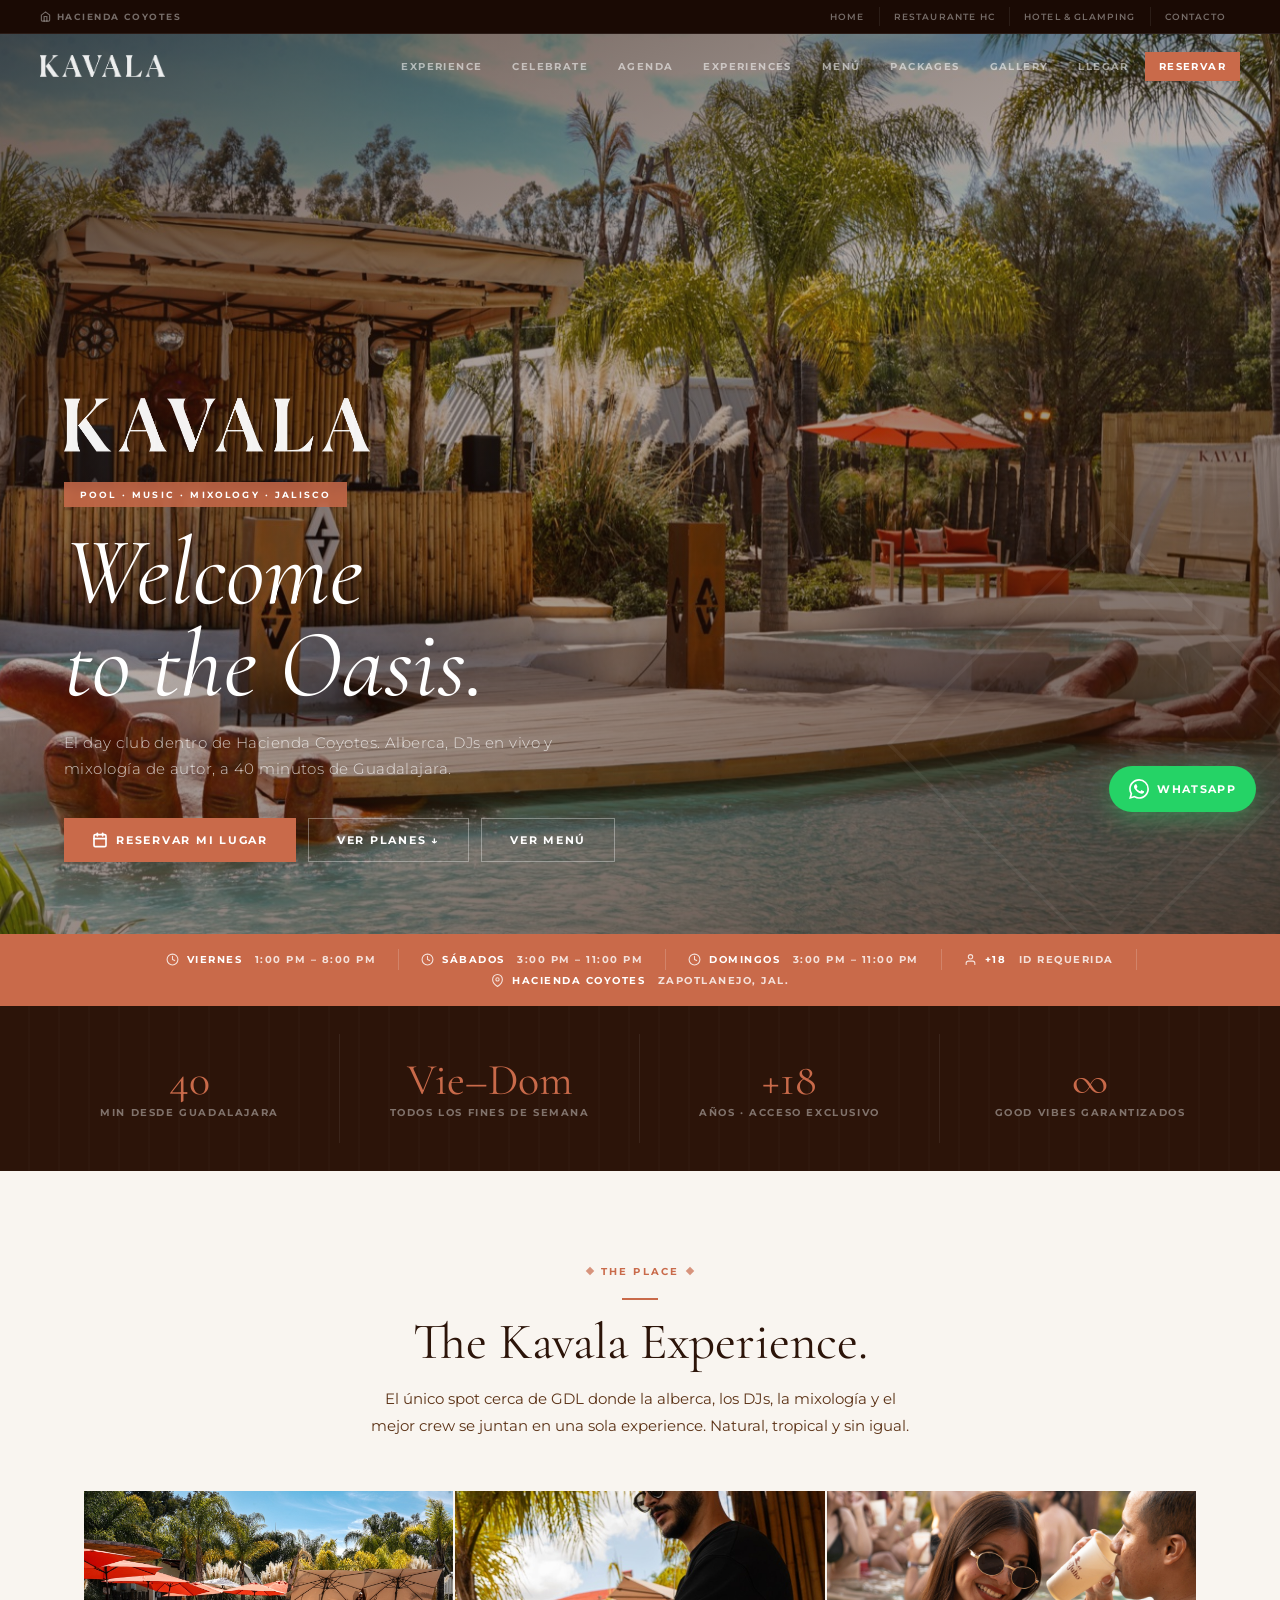
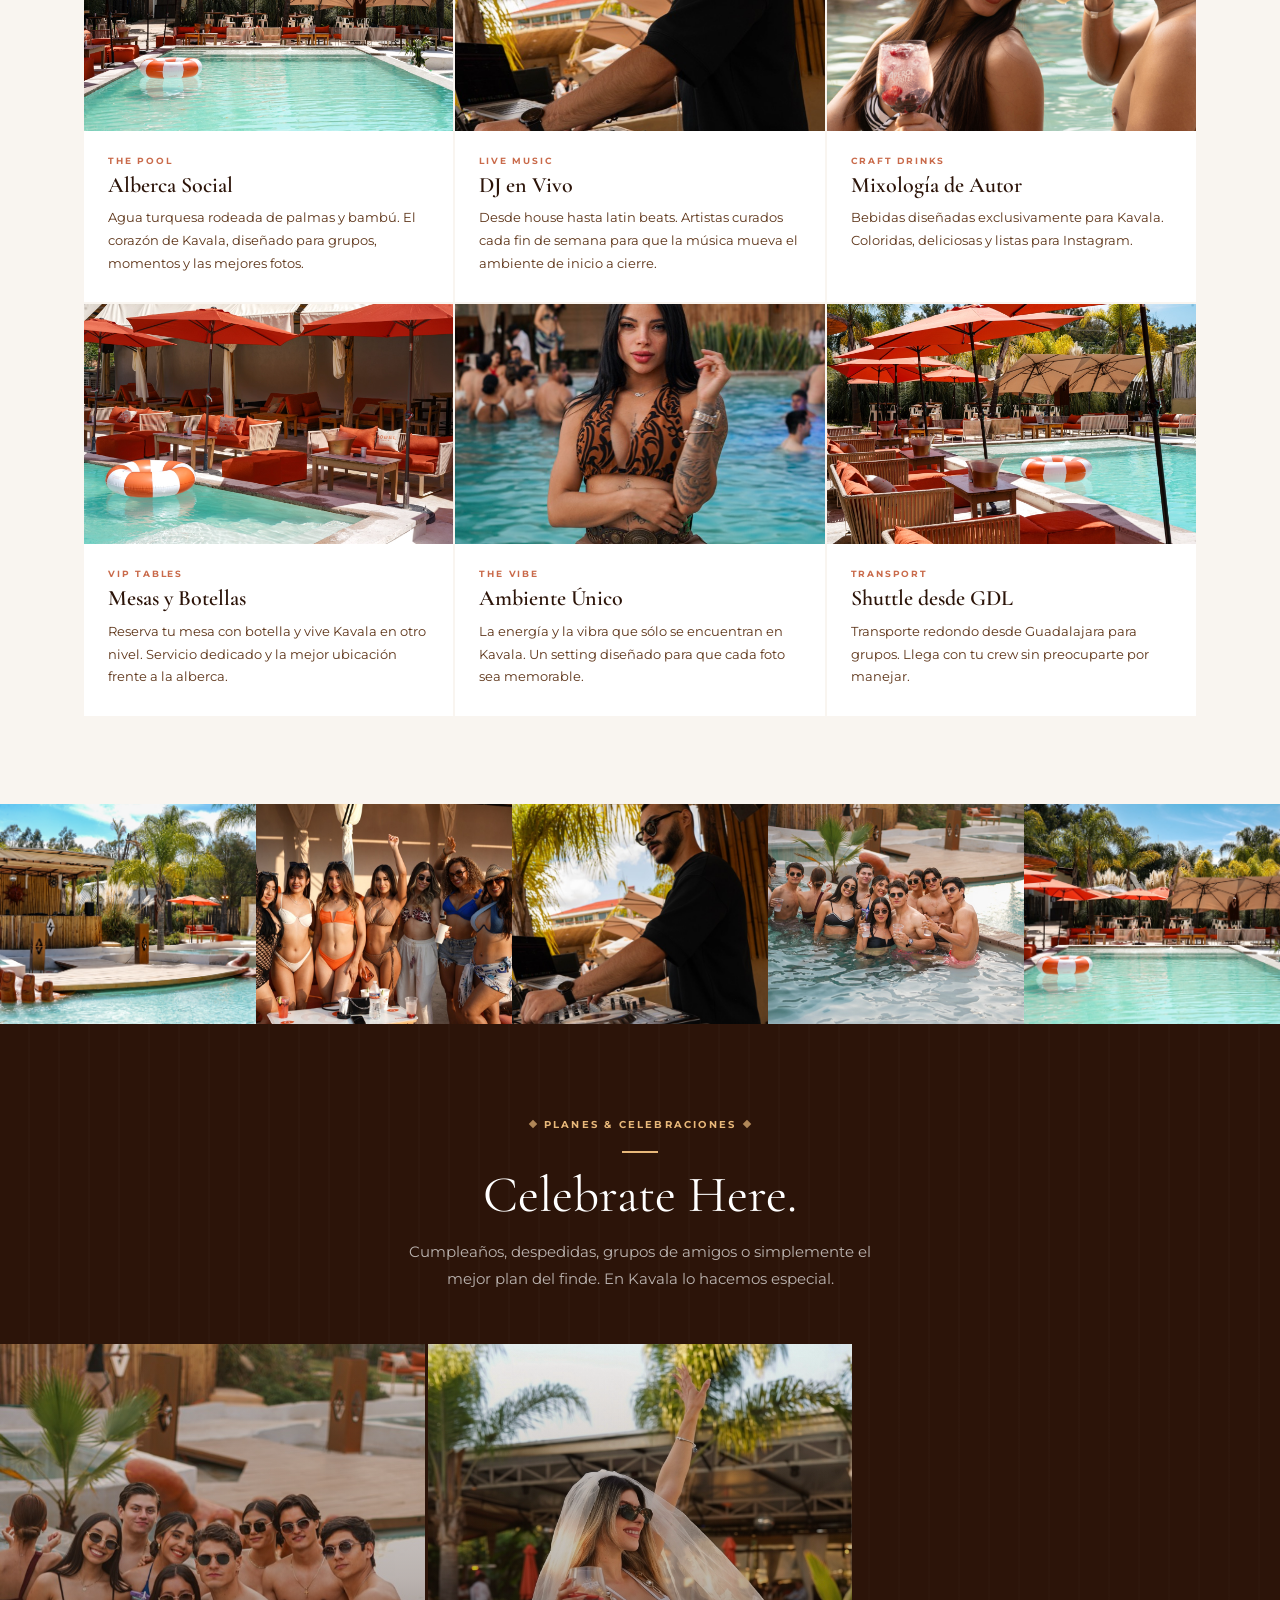
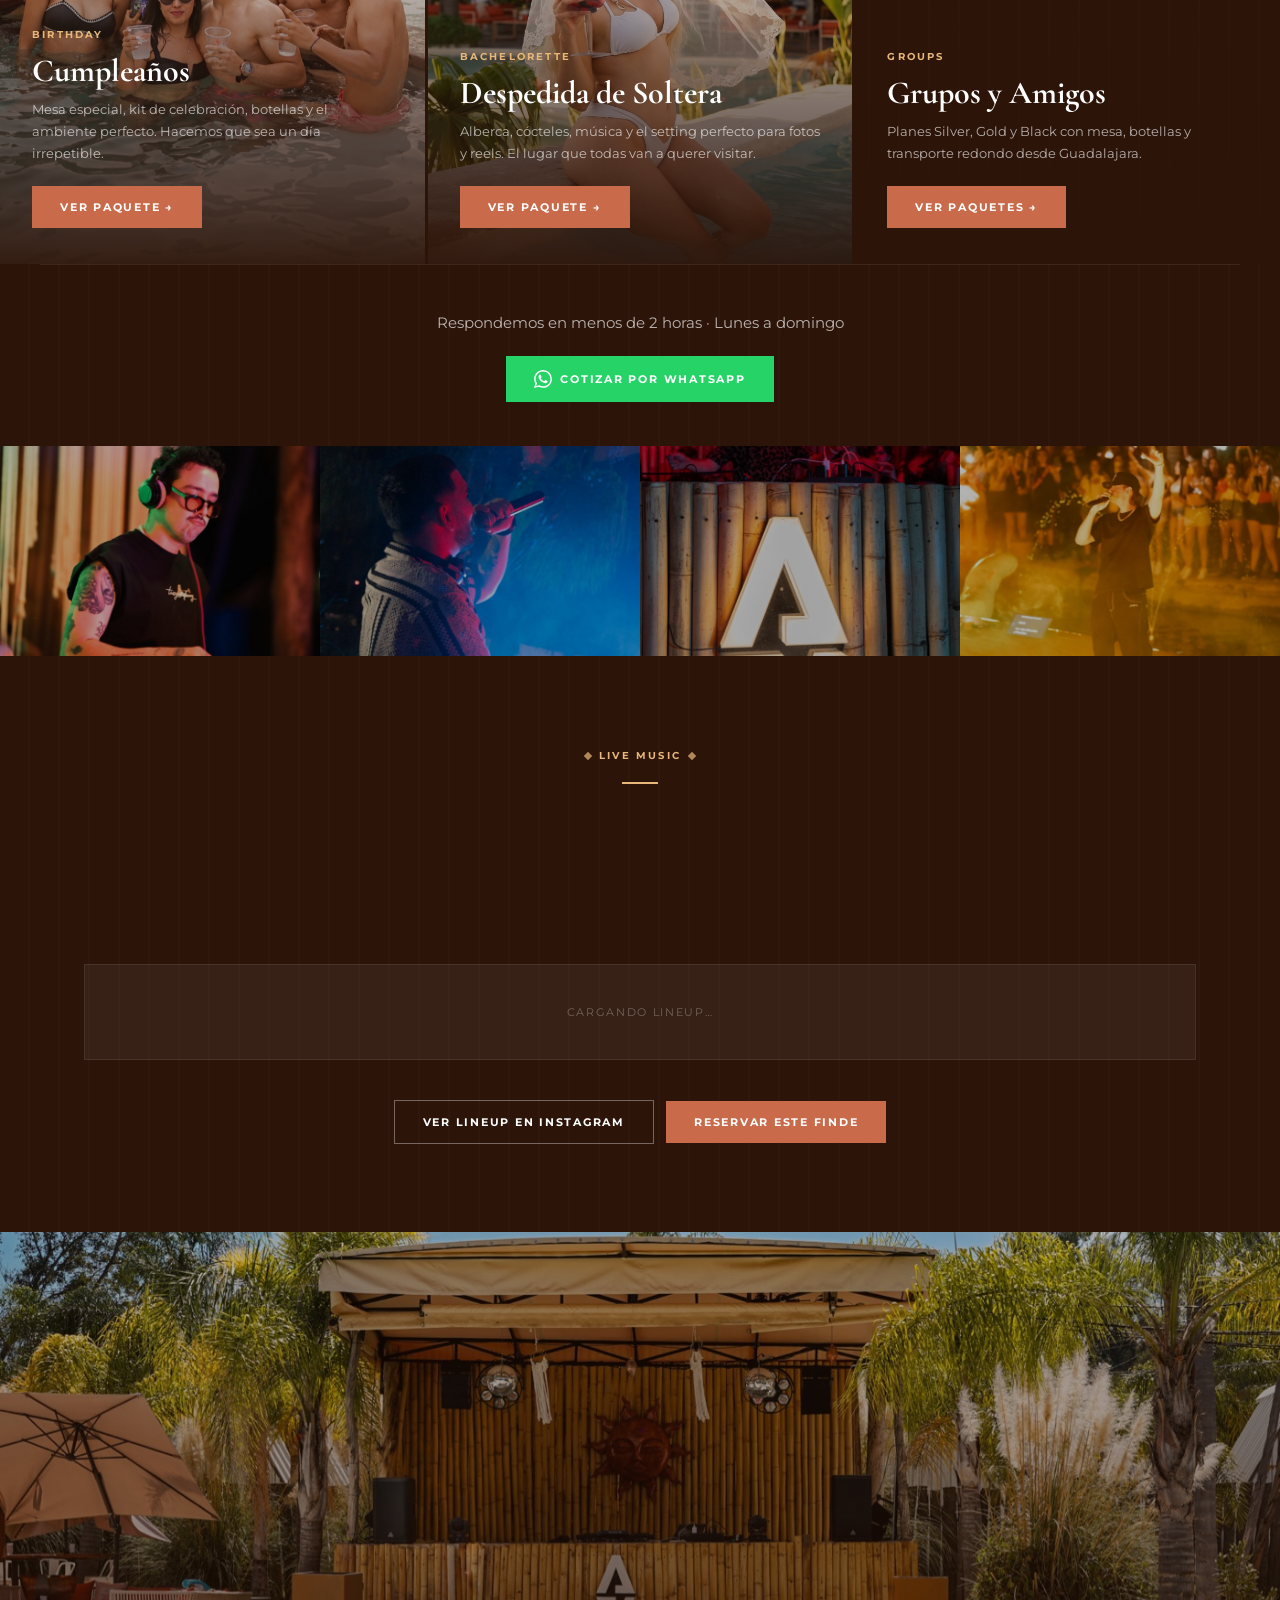
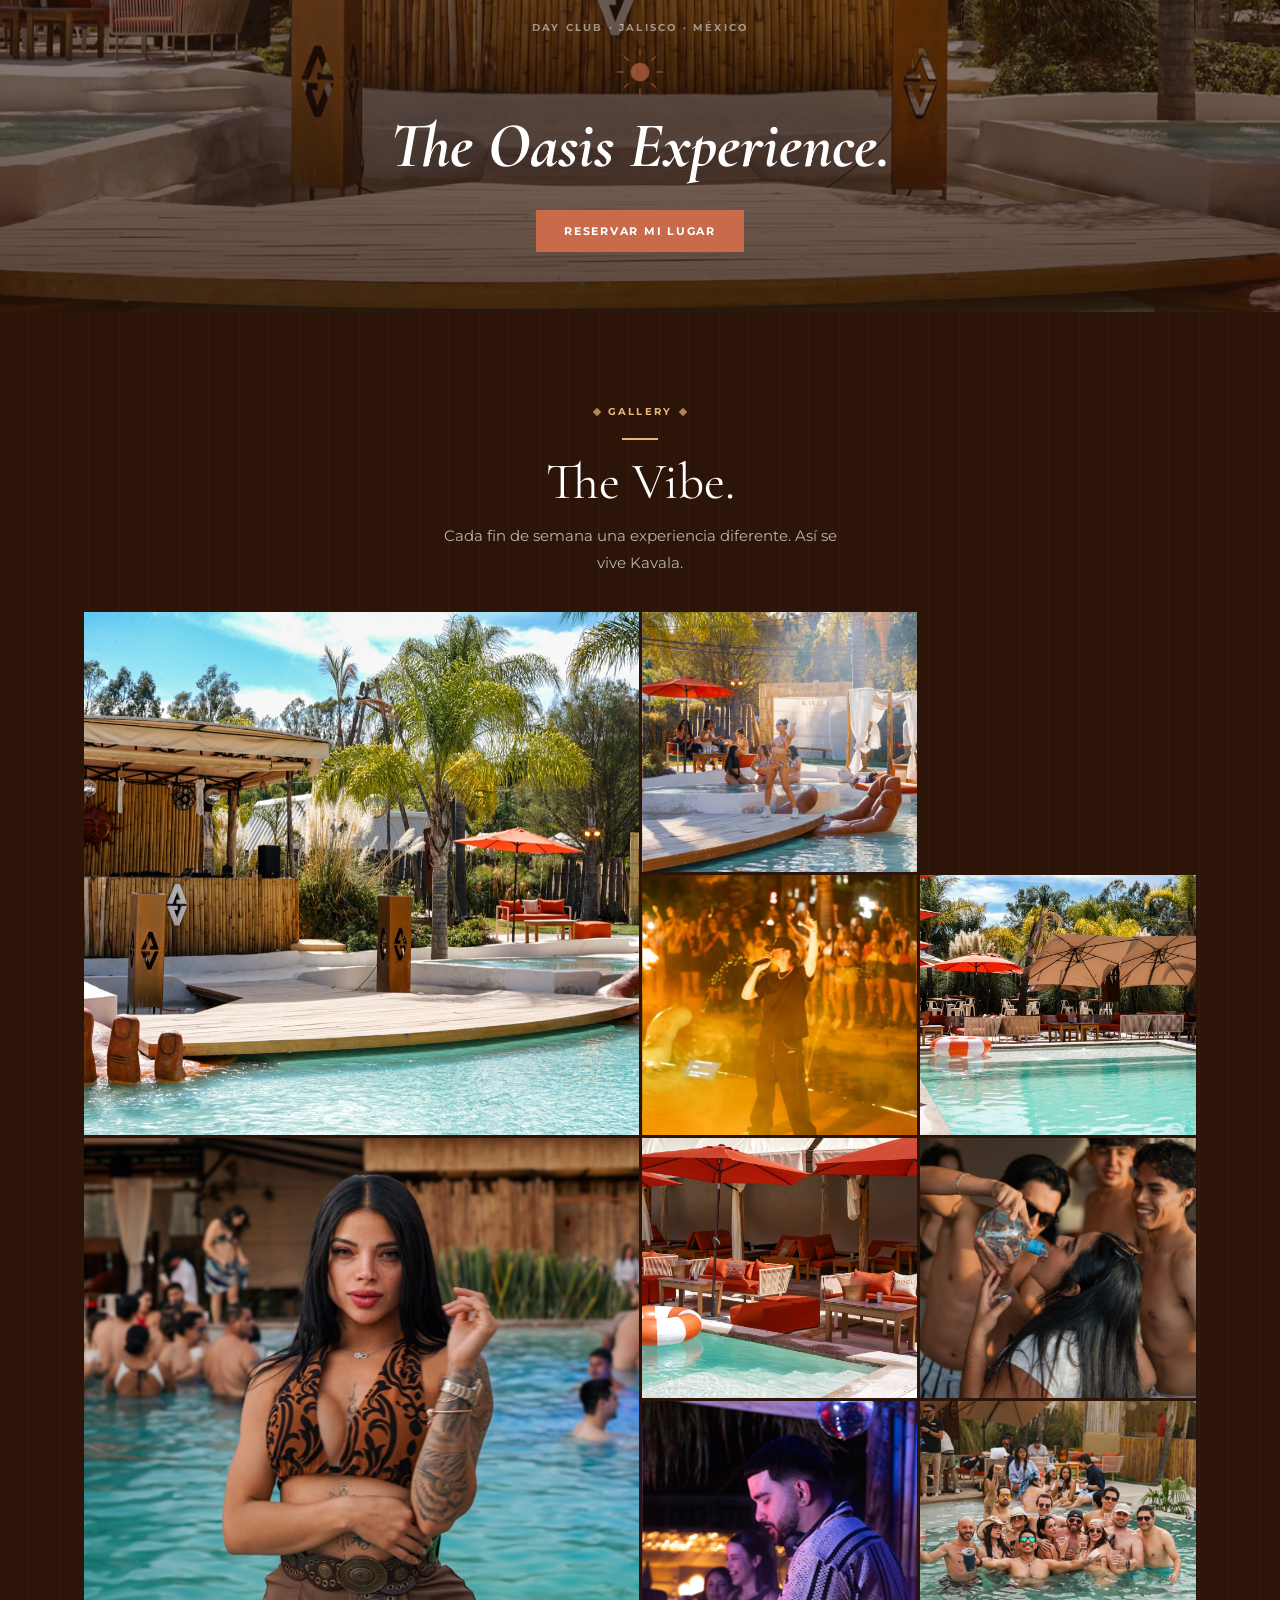
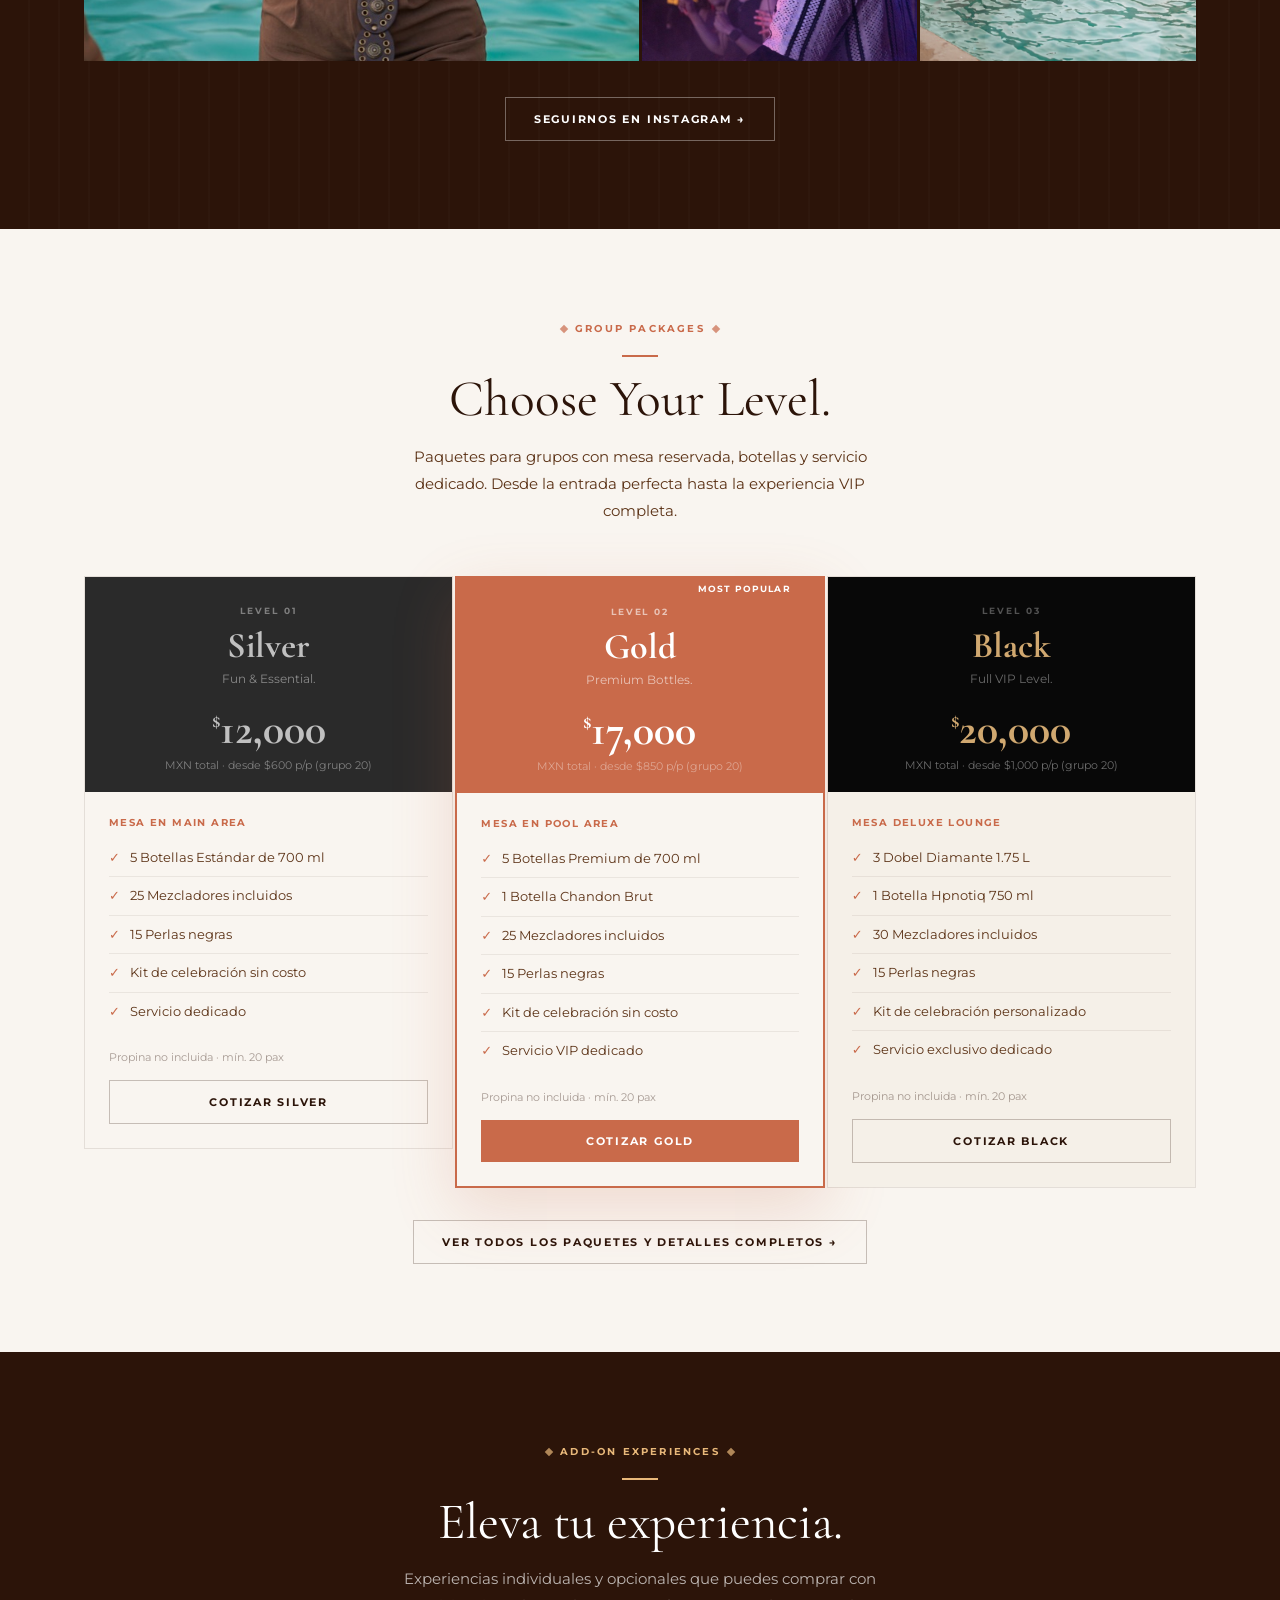
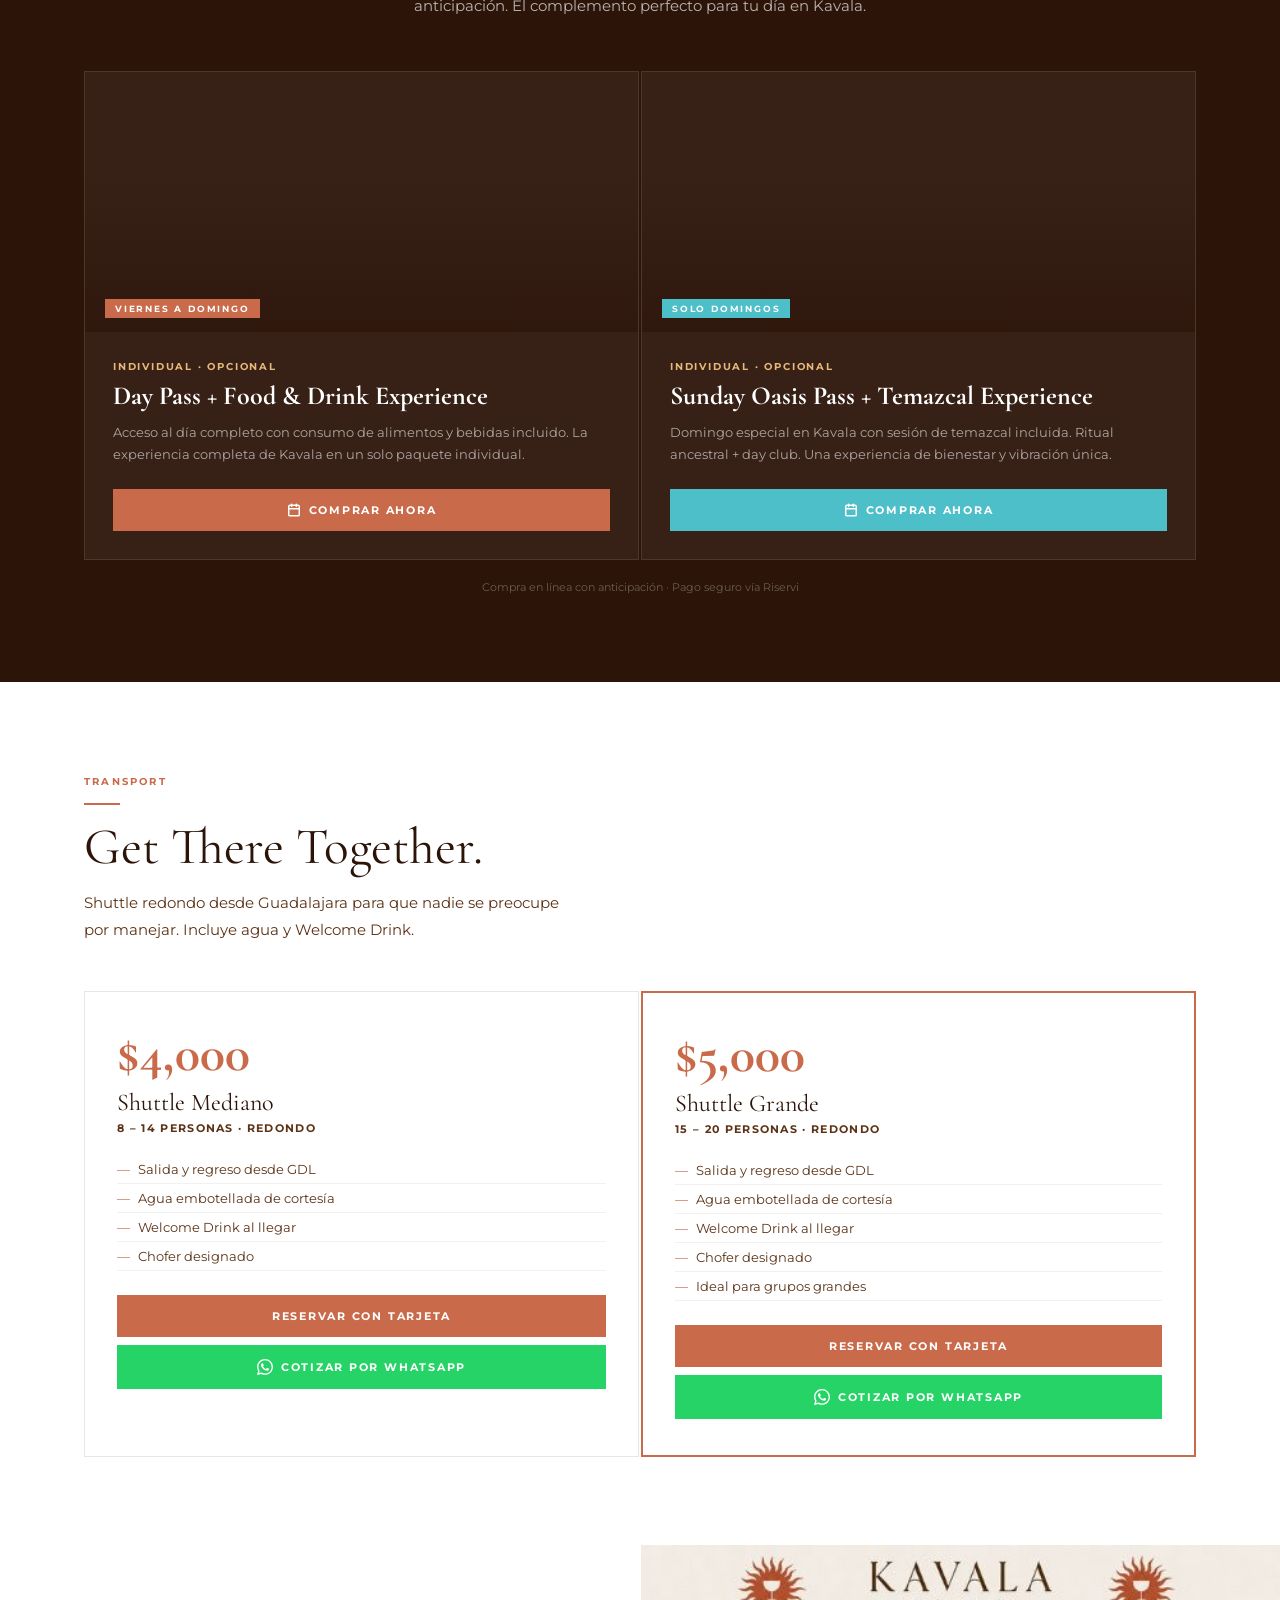
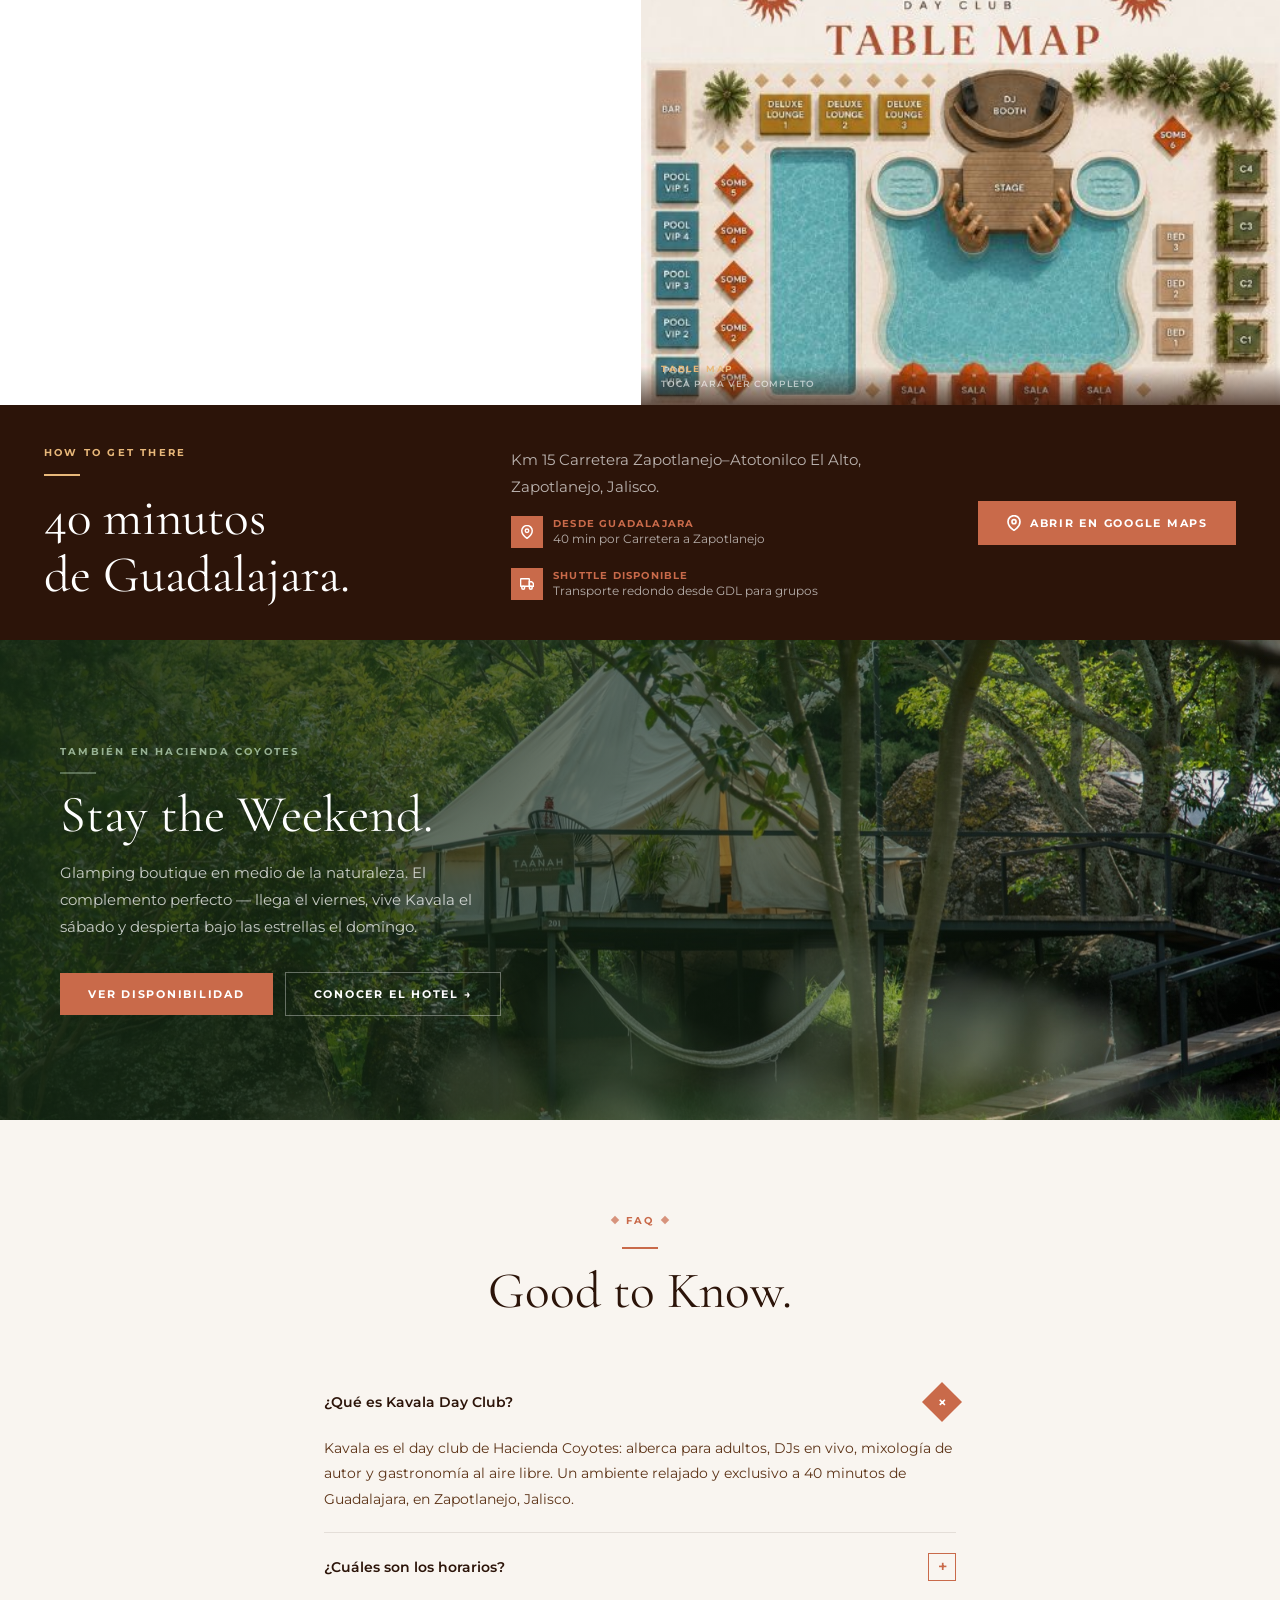
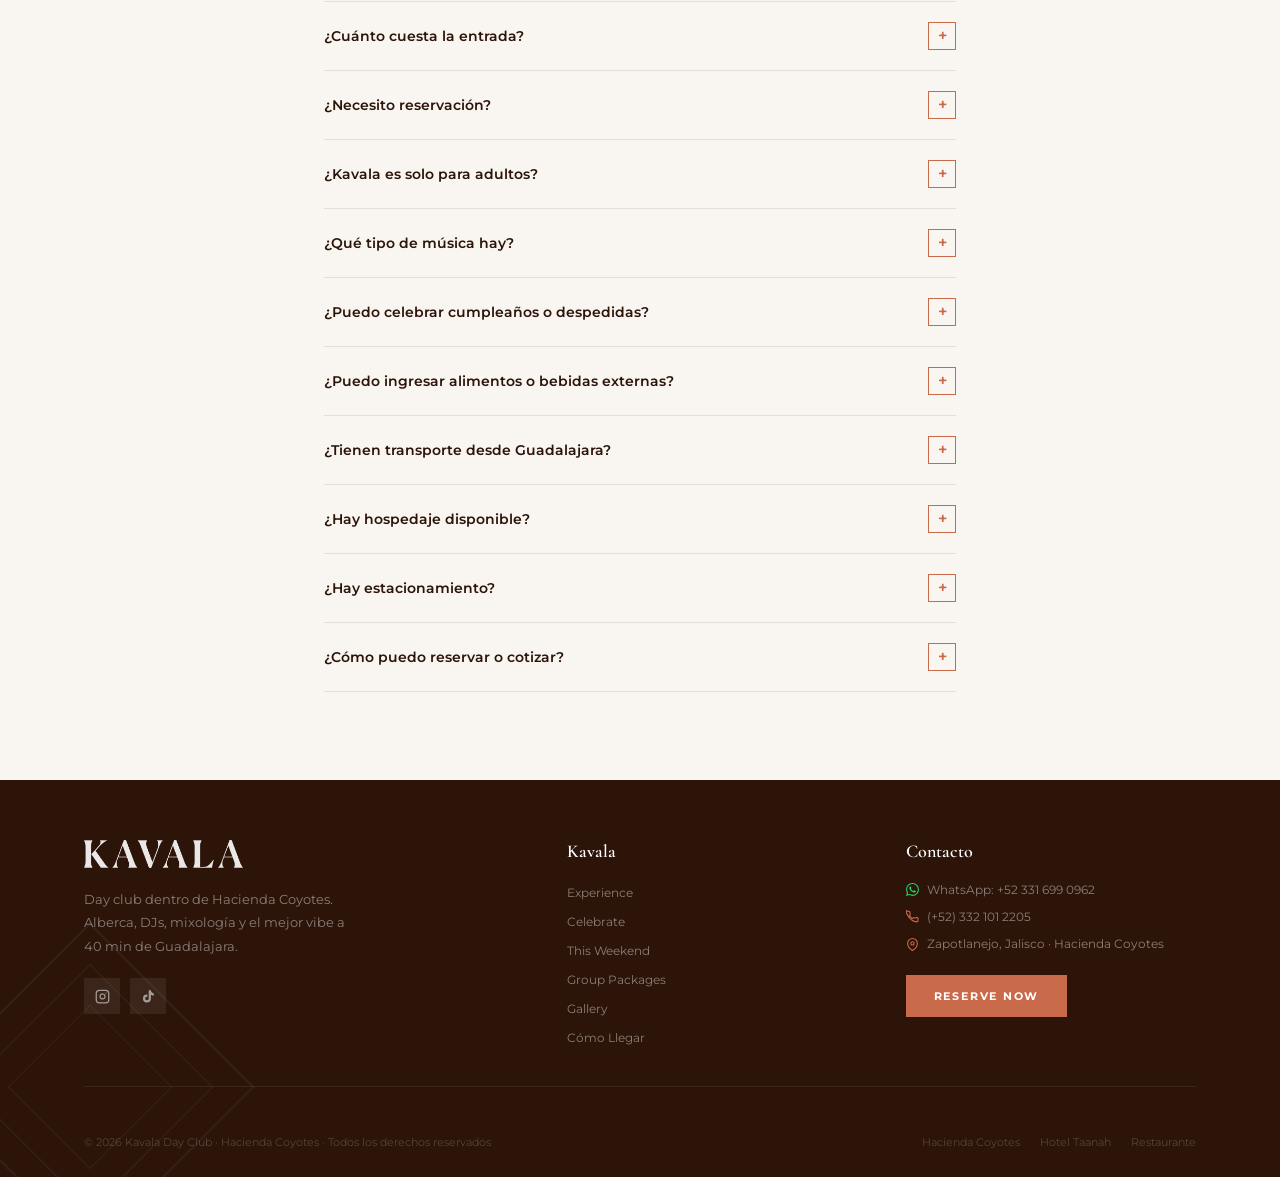
==== index.html @ 7ed32499 "fix: eliminar fallback timer que redirigía al link general" ====
<!DOCTYPE html>
<html lang="es-MX">
<head>
<meta charset="UTF-8">
<meta name="viewport" content="width=device-width, initial-scale=1.0">
<title>Kavala Day Club | Pool · Music · Mixology · Jalisco</title>
<meta name="description" content="El day club dentro de Hacienda Coyotes, a 40 min de Guadalajara. Alberca, DJs en vivo, mixología y el mejor vibe para grupos, cumpleaños y despedidas.">
<meta property="og:title" content="Kavala Day Club — Welcome to the Oasis">
<meta property="og:description" content="Pool, DJs & handcrafted cocktails. 40 min from Guadalajara, Jalisco.">
<meta property="og:image" content="uploads/venue-05.jpg">
<link rel="preconnect" href="https://fonts.googleapis.com">
<link rel="preconnect" href="https://fonts.gstatic.com" crossorigin>
<link href="https://fonts.googleapis.com/css2?family=Cormorant+Garamond:ital,wght@0,400;0,600;0,700;1,400;1,600;1,700&family=Montserrat:wght@300;400;500;600;700;800&display=swap" rel="stylesheet">
<link rel="stylesheet" href="kavala-v2.css">
<!-- Google Tag Manager -->
<script>(function(w,d,s,l,i){w[l]=w[l]||[];w[l].push({'gtm.start':new Date().getTime(),event:'gtm.js'});var f=d.getElementsByTagName(s)[0],j=d.createElement(s),dl=l!='dataLayer'?'&l='+l:'';j.async=true;j.src='https://www.googletagmanager.com/gtm.js?id='+i+dl;f.parentNode.insertBefore(j,f);})(window,document,'script','dataLayer','GTM-TNWW7LJD');</script>
<!-- Meta Pixel -->
<script>!function(f,b,e,v,n,t,s){if(f.fbq)return;n=f.fbq=function(){n.callMethod?n.callMethod.apply(n,arguments):n.queue.push(arguments)};if(!f._fbq)f._fbq=n;n.push=n;n.loaded=!0;n.version='2.0';n.queue=[];t=b.createElement(e);t.async=!0;t.src=v;s=b.getElementsByTagName(e)[0];s.parentNode.insertBefore(t,s)}(window,document,'script','https://connect.facebook.net/en_US/fbevents.js');fbq('init','1751966532457220');fbq('track','PageView');</script>
<noscript><img height="1" width="1" style="display:none" src="https://www.facebook.com/tr?id=1751966532457220&ev=PageView&noscript=1" alt=""></noscript>
<style>
/* ── KAVALA v2.1 — Beach Club Refinements ── */
:root{
  --terra:#C96A4A;--terra-d:#A8563B;--terra-l:#E07B56;
  --pool:#4DBFC9;--gold:#E8B87A;--cream:#F9F5F0;
  --dark:#2C1409;--mid:#5C3317;--sand:#E8D5B0;
  --white:#FFFFFF;--ff-s:'Cormorant Garamond',Georgia,serif;
  --ff-n:'Montserrat',system-ui,sans-serif;--trans:all .25s ease;
}

/* Reserve modal */
.kv-riservi-modal{
  display:none;position:fixed;inset:0;z-index:9990;
  background:rgba(0,0,0,.75);backdrop-filter:blur(6px);
  align-items:center;justify-content:center;padding:20px;
}
.kv-riservi-modal.open{display:flex;}
.kv-riservi-modal__box{
  background:var(--white);width:100%;max-width:520px;
  max-height:90vh;overflow:hidden;display:flex;flex-direction:column;
  position:relative;
}
.kv-riservi-modal__head{
  background:var(--dark);padding:18px 24px;
  display:flex;align-items:center;justify-content:space-between;
}
.kv-riservi-modal__title{
  font-family:var(--ff-s);font-size:22px;color:var(--white);font-weight:600;
}
.kv-riservi-modal__close{
  background:none;border:none;cursor:pointer;
  color:rgba(255,255,255,.6);font-size:22px;line-height:1;padding:4px;
}
.kv-riservi-modal__close:hover{color:var(--white);}
.kv-riservi-modal iframe{
  flex:1;min-height:580px;border:none;width:100%;
}

/* Wave divider */
.kv-wave{display:block;width:100%;line-height:0;overflow:hidden;}
.kv-wave svg{display:block;width:100%;}

/* Section label */
.kv-label{font-family:var(--ff-n);font-size:10px;font-weight:700;letter-spacing:.22em;text-transform:uppercase;color:var(--terra);}
.kv-label--light{color:rgba(255,255,255,.45);}
.kv-label--gold{color:var(--gold);}
.kv-label--pool{color:var(--pool);}

/* Pool stats bar */
.kv-stats{
  background:var(--dark);padding:28px 40px;
  display:grid;grid-template-columns:repeat(4,1fr);gap:0;
}
@media(max-width:768px){.kv-stats{grid-template-columns:repeat(2,1fr);gap:1px;background:rgba(255,255,255,.06);}}
.kv-stat{
  text-align:center;padding:24px 20px;
  border-right:1px solid rgba(255,255,255,.07);
}
.kv-stat:last-child{border-right:none;}
.kv-stat__num{font-family:var(--ff-s);font-size:44px;color:var(--terra);line-height:1;margin-bottom:4px;}
.kv-stat__label{font-size:10px;font-weight:700;letter-spacing:.16em;text-transform:uppercase;color:rgba(255,255,255,.4);}

/* Feature cards — beach club version */
.kv-features{display:grid;grid-template-columns:repeat(3,1fr);gap:2px;}
@media(max-width:900px){.kv-features{grid-template-columns:repeat(2,1fr);}}
@media(max-width:560px){.kv-features{grid-template-columns:1fr;}}
.kv-feature{background:var(--white);overflow:hidden;transition:var(--trans);}
.kv-feature:hover .kv-feature__img{transform:scale(1.04);}
.kv-feature__img{height:240px;background-size:cover;background-position:center;transition:transform .5s ease;}
.kv-feature__body{padding:24px 24px 28px;}
.kv-feature__eyebrow{font-size:9px;font-weight:700;letter-spacing:.2em;text-transform:uppercase;color:var(--terra);margin-bottom:6px;}
.kv-feature__title{font-family:var(--ff-s);font-size:22px;color:var(--dark);margin-bottom:8px;line-height:1.2;}
.kv-feature__text{font-size:13px;color:var(--mid);line-height:1.75;}

/* Celebrate full-bleed */
.kv-celebrate-grid{display:grid;grid-template-columns:repeat(3,1fr);gap:3px;}
@media(max-width:768px){.kv-celebrate-grid{grid-template-columns:1fr;}}
.kv-celebrate{position:relative;min-height:520px;display:flex;flex-direction:column;justify-content:flex-end;overflow:hidden;cursor:pointer;}
.kv-celebrate__bg{position:absolute;inset:0;background-size:cover;background-position:center;transition:transform .6s ease;}
.kv-celebrate:hover .kv-celebrate__bg{transform:scale(1.05);}
.kv-celebrate__overlay{position:absolute;inset:0;background:linear-gradient(to top,rgba(44,20,9,.95) 0%,rgba(44,20,9,.3) 55%,rgba(44,20,9,.05) 100%);}
.kv-celebrate__body{position:relative;z-index:2;padding:36px 32px;}
.kv-celebrate__title{font-family:var(--ff-s);font-size:32px;font-weight:700;color:var(--white);margin-bottom:10px;line-height:1.1;}
.kv-celebrate__text{font-size:13px;color:rgba(255,255,255,.65);line-height:1.7;margin-bottom:22px;}

/* Pool strip */
.kv-poolstrip{display:grid;grid-template-columns:repeat(5,1fr);height:220px;overflow:hidden;}
@media(max-width:768px){.kv-poolstrip{grid-template-columns:repeat(3,1fr);height:160px;}}
.kv-poolstrip div{background-size:cover;background-position:center;transition:transform .5s ease;overflow:hidden;}
.kv-poolstrip div:hover{transform:scale(1.03);}

/* Agenda */
.kv-events-grid{display:grid;grid-template-columns:repeat(3,1fr);gap:2px;margin-top:40px;}
@media(max-width:768px){.kv-events-grid{grid-template-columns:1fr;}}
.kv-event{background:rgba(255,255,255,.05);border:1px solid rgba(255,255,255,.08);padding:32px 24px;text-align:center;transition:var(--trans);}
.kv-event:hover{background:rgba(255,255,255,.09);}
.kv-event__date{font-size:10px;font-weight:700;letter-spacing:.18em;text-transform:uppercase;color:var(--gold);margin-bottom:6px;}
.kv-event__dj{font-family:var(--ff-s);font-size:28px;font-weight:700;color:var(--white);margin-bottom:4px;}
.kv-event__genre{font-size:12px;color:rgba(255,255,255,.45);margin-bottom:16px;}
.kv-event__badge{display:inline-block;font-size:9px;font-weight:700;letter-spacing:.14em;text-transform:uppercase;padding:3px 10px;margin-bottom:20px;}
.badge-hot{background:var(--terra);color:var(--white);}
.badge-pool{background:var(--pool);color:var(--white);}
.badge-next{background:rgba(255,255,255,.08);color:rgba(255,255,255,.5);}

/* Gallery */
.kv-gallery{display:grid;grid-template-columns:repeat(4,1fr);grid-auto-rows:260px;gap:3px;}
@media(max-width:768px){.kv-gallery{grid-template-columns:repeat(2,1fr);grid-auto-rows:180px;}}
.kv-gal{background-size:cover;background-position:center;cursor:pointer;overflow:hidden;position:relative;transition:var(--trans);}
.kv-gal::after{content:'';position:absolute;inset:0;background:rgba(201,106,74,0);transition:var(--trans);}
.kv-gal:hover::after{background:rgba(201,106,74,.2);}
.kv-gal--2x2{grid-column:span 2;grid-row:span 2;}
.kv-gal--2x1{grid-column:span 2;}

/* Packages */
.kv-packages{display:grid;grid-template-columns:repeat(3,1fr);gap:2px;align-items:start;}
@media(max-width:768px){.kv-packages{grid-template-columns:1fr;max-width:420px;margin:0 auto;}}
.kv-pkg{position:relative;overflow:hidden;border:1px solid rgba(44,20,9,.1);}
.kv-pkg--featured{border:2px solid var(--terra);transform:scale(1.03);box-shadow:0 20px 60px rgba(201,106,74,.2);}
.kv-pkg__badge{position:absolute;top:0;right:20px;background:var(--terra);color:var(--white);font-size:9px;font-weight:700;letter-spacing:.12em;text-transform:uppercase;padding:5px 12px;}
.kv-pkg__head{padding:28px 24px 20px;background:var(--dark);text-align:center;}
.kv-pkg--featured .kv-pkg__head{background:var(--terra);}
.kv-pkg__tier{font-size:9px;font-weight:700;letter-spacing:.22em;text-transform:uppercase;color:rgba(255,255,255,.4);margin-bottom:8px;}
.kv-pkg__name{font-family:var(--ff-s);font-size:36px;font-weight:700;color:var(--white);margin-bottom:4px;}
.kv-pkg__tagline{font-size:12px;color:rgba(255,255,255,.5);}
.kv-pkg__price{font-family:var(--ff-s);font-size:44px;font-weight:700;color:var(--white);}
.kv-pkg__price sup{font-size:20px;vertical-align:super;}
.kv-pkg__price-note{font-size:11px;color:rgba(255,255,255,.4);margin-top:2px;}
.kv-pkg__body{padding:24px;background:var(--cream);}
.kv-pkg__list{list-style:none;margin-bottom:20px;}
.kv-pkg__list li{font-size:13px;color:var(--mid);padding:9px 0;border-bottom:1px solid rgba(44,20,9,.07);display:flex;gap:10px;align-items:flex-start;line-height:1.5;}
.kv-pkg__list li::before{content:'✓';color:var(--terra);font-weight:700;flex-shrink:0;}
.kv-pkg__list li:last-child{border-bottom:none;}

/* Transport */
.kv-transport-grid{display:grid;grid-template-columns:1fr 1fr;gap:2px;}
@media(max-width:768px){.kv-transport-grid{grid-template-columns:1fr;}}
.kv-transport{background:var(--white);border:1px solid rgba(44,20,9,.1);padding:36px 32px;}
.kv-transport__price{font-family:var(--ff-s);font-size:52px;font-weight:700;color:var(--terra);line-height:1;}
.kv-transport__name{font-family:var(--ff-s);font-size:24px;color:var(--dark);margin:8px 0 4px;}
.kv-transport__capacity{font-size:11px;font-weight:700;letter-spacing:.12em;text-transform:uppercase;color:var(--mid);margin-bottom:20px;}
.kv-transport__list{list-style:none;}
.kv-transport__list li{font-size:13px;color:var(--mid);padding:6px 0;border-bottom:1px solid rgba(44,20,9,.06);display:flex;gap:8px;}
.kv-transport__list li::before{content:'—';color:var(--terra);}

/* Map grid */
.kv-map-grid{display:grid;grid-template-columns:1fr 1fr;}
@media(max-width:768px){.kv-map-grid{grid-template-columns:1fr;}}
.kv-map-frame{height:420px;width:100%;border:none;}
.kv-map-info{padding:36px 44px;background:var(--dark);display:flex;flex-direction:row;align-items:center;gap:48px;flex-wrap:wrap;}
.kv-map-info__block{flex:1;min-width:220px;}

/* Buttons */
.kv-btn{display:inline-flex;align-items:center;gap:8px;font-family:var(--ff-n);font-size:11px;font-weight:700;letter-spacing:.16em;text-transform:uppercase;padding:14px 28px;cursor:pointer;border:none;transition:var(--trans);text-decoration:none;}
.kv-btn--terra{background:var(--terra);color:var(--white);}
.kv-btn--terra:hover{background:var(--terra-d);transform:translateY(-2px);}
.kv-btn--ghost{background:transparent;color:var(--white);border:1.5px solid rgba(255,255,255,.35);}
.kv-btn--ghost:hover{border-color:var(--white);background:rgba(255,255,255,.07);}
.kv-btn--ghost-dark{background:transparent;color:var(--dark);border:1.5px solid rgba(44,20,9,.25);}
.kv-btn--ghost-dark:hover{border-color:var(--terra);color:var(--terra);}
.kv-btn--wa{background:#25D366;color:var(--white);}
.kv-btn--wa:hover{background:#20bf5b;transform:translateY(-2px);}
.kv-btn--pool{background:var(--pool);color:var(--white);}
.kv-btn-group{display:flex;gap:12px;flex-wrap:wrap;align-items:center;}
.kv-btn-group--c{justify-content:center;}

/* Layout */
.kv-wrap{max-width:1200px;margin:0 auto;padding:0 44px;}
.kv-wrap--sm{max-width:720px;}
@media(max-width:768px){.kv-wrap{padding:0 20px;}}
.kv-section{padding:88px 0;}
.kv-section--sm{padding:60px 0;}
.kv-bg-dark{background:var(--dark);}
.kv-bg-cream{background:var(--cream);}
.kv-bg-sand{background:#F5EDE0;}
.kv-bg-white{background:var(--white);}
.kv-tc{text-align:center;}
.kv-line{width:36px;height:2px;background:var(--terra);margin:14px 0;}
.kv-line--c{margin:14px auto;}
.kv-h1{font-family:var(--ff-s);font-size:clamp(44px,7.5vw,100px);font-weight:400;font-style:italic;line-height:.96;color:var(--white);}
.kv-h2{font-family:var(--ff-s);font-size:clamp(30px,4vw,58px);font-weight:400;line-height:1.12;}
.kv-h2--light{color:var(--white);}
.kv-body{font-size:15px;line-height:1.8;color:var(--mid);}
.kv-body--light{color:rgba(255,255,255,.68);}

/* Nav */
.kv-nav{position:fixed;top:33px;left:0;right:0;z-index:900;height:66px;display:flex;align-items:center;justify-content:space-between;padding:0 40px;transition:var(--trans);}
.kv-nav--scrolled{background:var(--dark);box-shadow:0 2px 24px rgba(0,0,0,.35);top:0;}
.kv-nav__logo{height:22px;filter:brightness(0) invert(1);opacity:.9;}
.kv-nav__links{display:flex;gap:2px;}
.kv-nav__link{font-size:10px;font-weight:700;letter-spacing:.14em;text-transform:uppercase;color:rgba(255,255,255,.55);padding:8px 14px;transition:var(--trans);text-decoration:none;}
.kv-nav__link:hover{color:var(--white);}
.kv-nav__link--cta{background:var(--terra);color:var(--white)!important;}
.kv-nav__link--cta:hover{background:var(--terra-d);}
.kv-nav__burger{display:none;flex-direction:column;gap:5px;cursor:pointer;}
.kv-nav__burger span{display:block;width:22px;height:2px;background:var(--white);}
@media(max-width:900px){.kv-nav__links{display:none;}.kv-nav__burger{display:flex;}.kv-nav{padding:0 20px;}}

/* Hero */
.kv-hero{position:relative;min-height:100vh;display:flex;flex-direction:column;justify-content:flex-end;overflow:hidden;}
.kv-hero__bg{position:absolute;inset:0;background-size:cover;background-position:center;transform:scale(1.04);transition:transform 8s ease;}
.kv-hero.loaded .kv-hero__bg{transform:scale(1);}
.kv-hero__overlay{position:absolute;inset:0;background:linear-gradient(155deg,rgba(44,20,9,.72) 0%,rgba(44,20,9,.35) 45%,rgba(44,20,9,.82) 100%);}
.kv-hero__content{position:relative;z-index:2;padding:0 64px 72px;max-width:860px;}
.kv-hero__badge{display:inline-block;background:rgba(201,106,74,.85);color:var(--white);font-family:var(--ff-n);font-size:9px;font-weight:700;letter-spacing:.24em;text-transform:uppercase;padding:7px 16px;margin-bottom:20px;backdrop-filter:blur(4px);}
.kv-hero__sub{font-family:var(--ff-n);font-size:15px;font-weight:300;color:rgba(255,255,255,.75);letter-spacing:.03em;margin:18px 0 36px;max-width:500px;line-height:1.75;}
.kv-hero__info{display:flex;gap:28px;flex-wrap:wrap;margin-top:52px;padding-top:28px;border-top:1px solid rgba(255,255,255,.12);}
.kv-hero__info-item{font-size:10px;font-weight:600;letter-spacing:.12em;text-transform:uppercase;color:rgba(255,255,255,.45);}
.kv-hero__info-item strong{color:var(--white);display:block;font-size:12px;margin-bottom:2px;}
@media(max-width:768px){.kv-hero__content{padding:0 20px 88px;}}

/* Schedule bar */
.kv-schedbar{background:var(--terra);padding:15px 40px;display:flex;justify-content:center;gap:0;flex-wrap:wrap;overflow-x:auto;}
.kv-schedbar__item{display:flex;align-items:center;gap:8px;font-size:10px;font-weight:700;letter-spacing:.15em;text-transform:uppercase;color:rgba(255,255,255,.8);padding:4px 22px;white-space:nowrap;border-right:1px solid rgba(255,255,255,.18);}
.kv-schedbar__item:last-child{border-right:none;}
.kv-schedbar__item strong{color:var(--white);}

/* FAQ */
.kv-faq-item{border-bottom:1px solid rgba(44,20,9,.1);}
.kv-faq-q{width:100%;text-align:left;background:none;border:none;font-family:var(--ff-n);font-size:14px;font-weight:600;color:var(--dark);padding:20px 0;display:flex;justify-content:space-between;align-items:center;cursor:pointer;transition:var(--trans);gap:16px;}
.kv-faq-q:hover{color:var(--terra);}
.kv-faq-q__icon{width:28px;height:28px;flex-shrink:0;border:1.5px solid var(--terra);color:var(--terra);display:flex;align-items:center;justify-content:center;font-size:16px;transition:var(--trans);}
.kv-faq-item.open .kv-faq-q__icon{transform:rotate(45deg);background:var(--terra);color:var(--white);}
.kv-faq-a{max-height:0;overflow:hidden;transition:max-height .35s ease;font-size:14px;color:var(--mid);line-height:1.8;}
.kv-faq-item.open .kv-faq-a{max-height:300px;padding-bottom:20px;}

/* Sticky WA */
.kv-wa-sticky{position:fixed;bottom:88px;right:24px;z-index:800;background:#25D366;color:var(--white);border-radius:50px;display:flex;align-items:center;gap:8px;padding:13px 20px;font-size:11px;font-weight:700;letter-spacing:.12em;text-transform:uppercase;box-shadow:0 8px 24px rgba(37,211,102,.35);transition:var(--trans);text-decoration:none;}
.kv-wa-sticky:hover{transform:translateY(-3px);}
.kv-wa-sticky svg{width:20px;height:20px;flex-shrink:0;}
@media(max-width:768px){.kv-wa-sticky{bottom:74px;right:16px;padding:13px 16px;}.kv-wa-sticky span{display:none;}}

/* Mobile bar */
.kv-mobile-bar{display:none;position:fixed;bottom:0;left:0;right:0;z-index:850;background:var(--dark);border-top:2px solid var(--terra);padding:10px 16px;gap:8px;}
@media(max-width:768px){.kv-mobile-bar{display:flex;}}

/* ── BRAND MARKS ──────────────────────────────── */
/* Diamond mark (rombo del podium de corten) */
.kv-diamond-mark{
  display:inline-block;opacity:.12;
  pointer-events:none;user-select:none;
}
.kv-diamond-watermark{
  position:absolute;right:-60px;bottom:-40px;
  width:460px;height:460px;
  opacity:.05;pointer-events:none;
  z-index:1;
}
.kv-section-diamond{
  display:flex;align-items:center;justify-content:center;
  padding:20px 0;
  gap:16px;
}
.kv-section-diamond::before,.kv-section-diamond::after{
  content:'';flex:1;height:1px;
  background:linear-gradient(90deg,transparent,rgba(201,106,74,.25),transparent);
}
.kv-sun-divider{
  display:flex;align-items:center;justify-content:center;
  padding:28px 0;
}
/* Bamboo texture on dark bg */
.kv-bamboo-bg{
  background-image: repeating-linear-gradient(
    90deg,
    rgba(255,255,255,0) 0px,
    rgba(255,255,255,0) 28px,
    rgba(255,255,255,.015) 28px,
    rgba(255,255,255,.015) 30px
  );
}
/* Label with diamond accent */
.kv-label-wrap{
  display:inline-flex;align-items:center;gap:8px;
}
.kv-label-diamond{
  width:6px;height:6px;
  background:var(--terra);
  transform:rotate(45deg);
  flex-shrink:0;
  opacity:.7;
}
.kv-fade{opacity:0;transform:translateY(24px);transition:opacity .65s ease,transform .65s ease;}
.kv-fade.in{opacity:1;transform:none;}
.kv-fade--d1{transition-delay:.1s;}.kv-fade--d2{transition-delay:.2s;}.kv-fade--d3{transition-delay:.3s;}

/* Lightbox */
.kv-lb{display:none;position:fixed;inset:0;z-index:9999;background:rgba(0,0,0,.92);align-items:center;justify-content:center;cursor:zoom-out;}
.kv-lb.open{display:flex;}
</style>
</head>
<body>
<!-- Google Tag Manager (noscript) -->
<noscript><iframe src="https://www.googletagmanager.com/ns.html?id=GTM-TNWW7LJD" height="0" width="0" style="display:none;visibility:hidden"></iframe></noscript>

<!-- TOP BAR -->
<div style="background:#1a0a04;padding:7px 40px;display:flex;justify-content:space-between;align-items:center;flex-wrap:wrap;gap:8px;border-bottom:1px solid rgba(255,255,255,.07);">
  <a href="home/index.html" style="font-family:'Montserrat',sans-serif;font-size:9px;font-weight:700;letter-spacing:.16em;text-transform:uppercase;color:rgba(255,255,255,.4);text-decoration:none;display:flex;align-items:center;gap:6px;">
    <svg width="11" height="11" viewBox="0 0 24 24" fill="none" stroke="currentColor" stroke-width="2.5" stroke-linecap="round"><path d="M3 9l9-7 9 7v11a2 2 0 0 1-2 2H5a2 2 0 0 1-2-2z"/><polyline points="9 22 9 12 15 12 15 22"/></svg>
    Hacienda Coyotes
  </a>
  <nav style="display:flex;gap:0;flex-wrap:wrap;">
    <a href="home/index.html" style="font-family:'Montserrat',sans-serif;font-size:9px;font-weight:600;letter-spacing:.13em;text-transform:uppercase;color:rgba(255,255,255,.4);padding:4px 14px;border-right:1px solid rgba(255,255,255,.08);text-decoration:none;">Home</a>
    <a href="home/restaurante.html" style="font-family:'Montserrat',sans-serif;font-size:9px;font-weight:600;letter-spacing:.13em;text-transform:uppercase;color:rgba(255,255,255,.4);padding:4px 14px;border-right:1px solid rgba(255,255,255,.08);text-decoration:none;">Restaurante HC</a>
    <a href="home/hotel.html" style="font-family:'Montserrat',sans-serif;font-size:9px;font-weight:600;letter-spacing:.13em;text-transform:uppercase;color:rgba(255,255,255,.4);padding:4px 14px;border-right:1px solid rgba(255,255,255,.08);text-decoration:none;">Hotel &amp; Glamping</a>
    <a href="home/contacto.html" style="font-family:'Montserrat',sans-serif;font-size:9px;font-weight:600;letter-spacing:.13em;text-transform:uppercase;color:rgba(255,255,255,.4);padding:4px 14px;text-decoration:none;">Contacto</a>
  </nav>
</div>

<!-- NAV -->
<nav class="kv-nav" id="kvNav">
  <a href="#inicio"><img class="kv-nav__logo" src="uploads/kavala-logo.png" alt="Kavala Day Club"></a>
  <div class="kv-nav__links">
    <a class="kv-nav__link" href="#experiencia">Experience</a>
    <a class="kv-nav__link" href="#celebra">Celebrate</a>
    <a class="kv-nav__link" href="#agenda">Agenda</a>
    <a class="kv-nav__link" href="#experiences">Experiences</a>
    <a class="kv-nav__link" href="menu.html">Menú</a>
    <a class="kv-nav__link" href="#paquetes">Packages</a>
    <a class="kv-nav__link" href="#galeria">Gallery</a>
    <a class="kv-nav__link" href="#llegar">Llegar</a>
    <button class="kv-btn kv-nav__link kv-nav__link--cta" onclick="openReserva()" style="cursor:pointer;">Reservar</button>
  </div>
  <div class="kv-nav__burger" id="kvBurger"><span></span><span></span><span></span></div>
</nav>

<!-- HERO -->
<section class="kv-hero" id="inicio">
  <div class="kv-hero__bg" style="background-image:url('uploads/venue-05.jpg');"></div>
  <div class="kv-hero__overlay"></div>
  <!-- Diamond watermark -->
  <svg class="kv-diamond-watermark" viewBox="0 0 200 200" fill="none" xmlns="http://www.w3.org/2000/svg" aria-hidden="true">
    <polygon points="100,4 196,100 100,196 4,100" stroke="white" stroke-width="1.5" fill="none"/>
    <polygon points="100,22 178,100 100,178 22,100" stroke="white" stroke-width="1" fill="none" opacity=".6"/>
    <polygon points="100,44 156,100 100,156 44,100" stroke="white" stroke-width=".8" fill="none" opacity=".4"/>
    <line x1="100" y1="4" x2="100" y2="196" stroke="white" stroke-width=".4" opacity=".3"/>
    <line x1="4" y1="100" x2="196" y2="100" stroke="white" stroke-width=".4" opacity=".3"/>
  </svg>
  <div class="kv-hero__content">
    <img src="uploads/kavala-logo.png" alt="Kavala Day Club" style="height:54px;filter:brightness(0) invert(1);margin-bottom:30px;opacity:.95;">
    <div class="kv-hero__badge">Pool · Music · Mixology · Jalisco</div>
    <h1 class="kv-h1">Welcome<br>to the Oasis.</h1>
    <p class="kv-hero__sub">El day club dentro de Hacienda Coyotes. Alberca, DJs en vivo y mixología de autor, a 40 minutos de Guadalajara.</p>
    <div class="kv-btn-group" style="margin-top:4px;">
      <button class="kv-btn kv-btn--terra" onclick="openReserva()" style="cursor:pointer;">
        <svg width="16" height="16" viewBox="0 0 24 24" fill="none" stroke="currentColor" stroke-width="2.5" stroke-linecap="round"><rect x="3" y="4" width="18" height="18" rx="2"/><line x1="16" y1="2" x2="16" y2="6"/><line x1="8" y1="2" x2="8" y2="6"/><line x1="3" y1="10" x2="21" y2="10"/></svg>
        Reservar mi lugar
      </button>
      <a class="kv-btn kv-btn--ghost" href="#celebra">Ver planes ↓</a>
      <a class="kv-btn kv-btn--ghost" href="menu.html">Ver menú</a>
    </div>

  </div>
</section>

<!-- SCHEDULE BAR -->
<div class="kv-schedbar">
  <div class="kv-schedbar__item"><svg width="13" height="13" viewBox="0 0 24 24" fill="none" stroke="currentColor" stroke-width="2" stroke-linecap="round" stroke-linejoin="round" aria-hidden="true"><circle cx="12" cy="12" r="10"/><polyline points="12 6 12 12 16 14"/></svg><strong>Viernes</strong>&nbsp;1:00 PM – 8:00 PM</div>
  <div class="kv-schedbar__item"><svg width="13" height="13" viewBox="0 0 24 24" fill="none" stroke="currentColor" stroke-width="2" stroke-linecap="round" stroke-linejoin="round" aria-hidden="true"><circle cx="12" cy="12" r="10"/><polyline points="12 6 12 12 16 14"/></svg><strong>Sábados</strong>&nbsp;3:00 PM – 11:00 PM</div>
  <div class="kv-schedbar__item"><svg width="13" height="13" viewBox="0 0 24 24" fill="none" stroke="currentColor" stroke-width="2" stroke-linecap="round" stroke-linejoin="round" aria-hidden="true"><circle cx="12" cy="12" r="10"/><polyline points="12 6 12 12 16 14"/></svg><strong>Domingos</strong>&nbsp;3:00 PM – 11:00 PM</div>
  <div class="kv-schedbar__item"><svg width="13" height="13" viewBox="0 0 24 24" fill="none" stroke="currentColor" stroke-width="2" stroke-linecap="round" stroke-linejoin="round" aria-hidden="true"><path d="M20 21v-2a4 4 0 0 0-4-4H8a4 4 0 0 0-4 4v2"/><circle cx="12" cy="7" r="4"/></svg><strong>+18</strong>&nbsp;ID requerida</div>
  <div class="kv-schedbar__item"><svg width="13" height="13" viewBox="0 0 24 24" fill="none" stroke="currentColor" stroke-width="2" stroke-linecap="round" stroke-linejoin="round" aria-hidden="true"><path d="M21 10c0 7-9 13-9 13s-9-6-9-13a9 9 0 0 1 18 0z"/><circle cx="12" cy="10" r="3"/></svg><strong>Hacienda Coyotes</strong>&nbsp;Zapotlanejo, Jal.</div>
</div>

<!-- STATS -->
<div class="kv-stats kv-bamboo-bg">
  <div class="kv-stat kv-fade"><div class="kv-stat__num">40</div><div class="kv-stat__label">min desde Guadalajara</div></div>
  <div class="kv-stat kv-fade kv-fade--d1"><div class="kv-stat__num">Vie–Dom</div><div class="kv-stat__label">todos los fines de semana</div></div>
  <div class="kv-stat kv-fade kv-fade--d2"><div class="kv-stat__num">+18</div><div class="kv-stat__label">años · acceso exclusivo</div></div>
  <div class="kv-stat kv-fade kv-fade--d3"><div class="kv-stat__num">∞</div><div class="kv-stat__label">good vibes garantizados</div></div>
</div>

<!-- THE KAVALA EXPERIENCE -->
<section class="kv-section kv-bg-cream" id="experiencia">
  <div class="kv-wrap kv-tc" style="margin-bottom:52px;">
    <div class="kv-label-wrap" style="justify-content:center;margin-bottom:6px;">
      <span class="kv-label-diamond"></span>
      <span class="kv-label">The Place</span>
      <span class="kv-label-diamond"></span>
    </div>
    <div class="kv-line kv-line--c"></div>
    <h2 class="kv-h2 kv-fade">The Kavala Experience.</h2>
    <p class="kv-body kv-fade" style="max-width:540px;margin:14px auto 0;">El único spot cerca de GDL donde la alberca, los DJs, la mixología y el mejor crew se juntan en una sola experience. Natural, tropical y sin igual.</p>
  </div>
  <div class="kv-wrap">
    <div class="kv-features">
      <article class="kv-feature kv-fade">
        <div class="kv-feature__img" style="background-image:url('uploads/venue-01.jpg');"></div>
        <div class="kv-feature__body">
          <div class="kv-feature__eyebrow">The Pool</div>
          <h3 class="kv-feature__title">Alberca Social</h3>
          <p class="kv-feature__text">Agua turquesa rodeada de palmas y bambú. El corazón de Kavala, diseñado para grupos, momentos y las mejores fotos.</p>
        </div>
      </article>
      <article class="kv-feature kv-fade kv-fade--d1">
        <div class="kv-feature__img" style="background-image:url('uploads/dj-04.jpg');"></div>
        <div class="kv-feature__body">
          <div class="kv-feature__eyebrow">Live Music</div>
          <h3 class="kv-feature__title">DJ en Vivo</h3>
          <p class="kv-feature__text">Desde house hasta latin beats. Artistas curados cada fin de semana para que la música mueva el ambiente de inicio a cierre.</p>
        </div>
      </article>
      <article class="kv-feature kv-fade kv-fade--d2">
        <div class="kv-feature__img" style="background-image:url('uploads/PAreja Kavala.jpg');"></div>
        <div class="kv-feature__body">
          <div class="kv-feature__eyebrow">Craft Drinks</div>
          <h3 class="kv-feature__title">Mixología de Autor</h3>
          <p class="kv-feature__text">Bebidas diseñadas exclusivamente para Kavala. Coloridas, deliciosas y listas para Instagram.</p>
        </div>
      </article>
      <article class="kv-feature kv-fade">
        <div class="kv-feature__img" style="background-image:url('uploads/venue-02.jpg');"></div>
        <div class="kv-feature__body">
          <div class="kv-feature__eyebrow">VIP Tables</div>
          <h3 class="kv-feature__title">Mesas y Botellas</h3>
          <p class="kv-feature__text">Reserva tu mesa con botella y vive Kavala en otro nivel. Servicio dedicado y la mejor ubicación frente a la alberca.</p>
        </div>
      </article>
      <article class="kv-feature kv-fade kv-fade--d1">
        <div class="kv-feature__img" style="background-image:url('uploads/people-15.jpg');"></div>
        <div class="kv-feature__body">
          <div class="kv-feature__eyebrow">The Vibe</div>
          <h3 class="kv-feature__title">Ambiente Único</h3>
          <p class="kv-feature__text">La energía y la vibra que sólo se encuentran en Kavala. Un setting diseñado para que cada foto sea memorable.</p>
        </div>
      </article>
      <article class="kv-feature kv-fade kv-fade--d2">
        <div class="kv-feature__img" style="background-image:url('uploads/venue-07.jpg');"></div>
        <div class="kv-feature__body">
          <div class="kv-feature__eyebrow">Transport</div>
          <h3 class="kv-feature__title">Shuttle desde GDL</h3>
          <p class="kv-feature__text">Transporte redondo desde Guadalajara para grupos. Llega con tu crew sin preocuparte por manejar.</p>
        </div>
      </article>
    </div>
  </div>
</section>

<!-- POOL STRIP -->
<div class="kv-poolstrip">
  <div style="background-image:url('uploads/venue-05.jpg');"></div>
  <div style="background-image:url('uploads/people-11.jpg');"></div>
  <div style="background-image:url('uploads/dj-04.jpg');"></div>
  <div style="background-image:url('uploads/people-08.jpg');"></div>
  <div style="background-image:url('uploads/venue-01.jpg');"></div>
</div>

<!-- CELEBRATE HERE -->
<section class="kv-section kv-bg-dark kv-bamboo-bg" id="celebra" style="padding-bottom:0;">
  <div class="kv-wrap kv-tc" style="margin-bottom:52px;">
    <div class="kv-label-wrap" style="justify-content:center;margin-bottom:6px;">
      <span class="kv-label-diamond" style="background:var(--gold);"></span>
      <span class="kv-label kv-label--gold">Planes &amp; Celebraciones</span>
      <span class="kv-label-diamond" style="background:var(--gold);"></span>
    </div>
    <div class="kv-line kv-line--c" style="background:var(--gold);"></div>
    <h2 class="kv-h2 kv-h2--light kv-fade">Celebrate Here.</h2>
    <p class="kv-body kv-body--light kv-fade" style="max-width:500px;margin:14px auto 0;">Cumpleaños, despedidas, grupos de amigos o simplemente el mejor plan del finde. En Kavala lo hacemos especial.</p>
  </div>
  <div class="kv-celebrate-grid">
    <div class="kv-celebrate kv-fade">
      <div class="kv-celebrate__bg" style="background-image:url('uploads/people-08.jpg');"></div>
      <div class="kv-celebrate__overlay"></div>
      <div class="kv-celebrate__body">
        <span class="kv-label kv-label--gold" style="display:block;margin-bottom:12px;">Birthday</span>
        <h3 class="kv-celebrate__title">Cumpleaños</h3>
        <p class="kv-celebrate__text">Mesa especial, kit de celebración, botellas y el ambiente perfecto. Hacemos que sea un día irrepetible.</p>
        <a class="kv-btn kv-btn--terra" href="grupos.html">Ver paquete →</a>
      </div>
    </div>
    <div class="kv-celebrate kv-fade kv-fade--d1">
      <div class="kv-celebrate__bg" style="background-image:url('uploads/Despedida soltera 1.JPG');"></div>
      <div class="kv-celebrate__overlay"></div>
      <div class="kv-celebrate__body">
        <span class="kv-label kv-label--gold" style="display:block;margin-bottom:12px;">Bachelorette</span>
        <h3 class="kv-celebrate__title">Despedida de Soltera</h3>
        <p class="kv-celebrate__text">Alberca, cócteles, música y el setting perfecto para fotos y reels. El lugar que todas van a querer visitar.</p>
        <a class="kv-btn kv-btn--terra" href="grupos.html">Ver paquete →</a>
      </div>
    </div>
    <div class="kv-celebrate kv-fade kv-fade--d2">
      <div class="kv-celebrate__bg" style="background-image:url('uploads/Grupos Kavala 1.JPG');"></div>
      <div class="kv-celebrate__overlay"></div>
      <div class="kv-celebrate__body">
        <span class="kv-label kv-label--gold" style="display:block;margin-bottom:12px;">Groups</span>
        <h3 class="kv-celebrate__title">Grupos y Amigos</h3>
        <p class="kv-celebrate__text">Planes Silver, Gold y Black con mesa, botellas y transporte redondo desde Guadalajara.</p>
        <a class="kv-btn kv-btn--terra" href="grupos.html">Ver paquetes →</a>
      </div>
    </div>
  </div>
  <div class="kv-wrap kv-tc" style="padding:44px 0;border-top:1px solid rgba(255,255,255,.08);margin-top:0;">
    <p class="kv-body kv-body--light" style="margin-bottom:20px;">Respondemos en menos de 2 horas · Lunes a domingo</p>
    <a class="kv-btn kv-btn--wa" href="https://wa.me/523316990962?text=Hola,+quiero+cotizar+un+plan+en+Kavala" target="_blank" rel="noopener" style="display:inline-flex;">
      <svg width="18" height="18" viewBox="0 0 24 24" fill="currentColor"><path d="M17.472 14.382c-.297-.149-1.758-.867-2.03-.967-.273-.099-.471-.148-.67.15-.197.297-.767.966-.94 1.164-.173.199-.347.223-.644.075-.297-.15-1.255-.463-2.39-1.475-.883-.788-1.48-1.761-1.653-2.059-.173-.297-.018-.458.13-.606.134-.133.298-.347.446-.52.149-.174.198-.298.298-.497.099-.198.05-.371-.025-.52-.075-.149-.669-1.612-.916-2.207-.242-.579-.487-.5-.669-.51-.173-.008-.371-.01-.57-.01-.198 0-.52.074-.792.372-.272.297-1.04 1.016-1.04 2.479 0 1.462 1.065 2.875 1.213 3.074.149.198 2.096 3.2 5.077 4.487.709.306 1.262.489 1.694.625.712.227 1.36.195 1.871.118.571-.085 1.758-.719 2.006-1.413.248-.694.248-1.289.173-1.413-.074-.124-.272-.198-.57-.347m-5.421 7.403h-.004a9.87 9.87 0 01-5.031-1.378l-.361-.214-3.741.982.998-3.648-.235-.374a9.86 9.86 0 01-1.51-5.26c.001-5.45 4.436-9.884 9.888-9.884 2.64 0 5.122 1.03 6.988 2.898a9.825 9.825 0 012.893 6.994c-.003 5.45-4.437 9.884-9.885 9.884m8.413-18.297A11.815 11.815 0 0012.05 0C5.495 0 .16 5.335.157 11.892c0 2.096.547 4.142 1.588 5.945L.057 24l6.305-1.654a11.882 11.882 0 005.683 1.448h.005c6.554 0 11.890-5.335 11.893-11.893a11.821 11.821 0 00-3.48-8.413z"/></svg>
      Cotizar por WhatsApp
    </a>
  </div>
</section>

<!-- DJ STRIP -->
<div style="display:grid;grid-template-columns:repeat(4,1fr);height:210px;overflow:hidden;">
  <div style="background:url('uploads/dj-01.jpg') center/cover;filter:brightness(.7);"></div>
  <div style="background:url('uploads/dj-02.jpg') center/cover;filter:brightness(.7);"></div>
  <div style="background:url('uploads/dj-05.jpg') center/cover;filter:brightness(.7);"></div>
  <div style="background:url('uploads/dj-08.jpg') center/cover;filter:brightness(.7);"></div>
</div>

<!-- THIS WEEKEND -->
<section class="kv-section kv-bg-dark kv-bamboo-bg" id="agenda">
  <div class="kv-wrap kv-tc">
    <div class="kv-label-wrap" style="justify-content:center;margin-bottom:6px;">
      <span class="kv-label-diamond" style="background:var(--gold);"></span>
      <span class="kv-label kv-label--gold">Live Music</span>
      <span class="kv-label-diamond" style="background:var(--gold);"></span>
    </div>
    <div class="kv-line kv-line--c" style="background:var(--gold);"></div>
    <h2 class="kv-h2 kv-h2--light kv-fade">This Weekend.</h2>
    <p class="kv-body kv-body--light kv-fade" style="max-width:460px;margin:14px auto 0;">Cada fin de semana un DJ diferente y una vibra distinta. Revisa el lineup y reserva tu lugar.</p>
    <!-- DJ_EVENTS: cargado desde Google Sheets -->
    <div id="kv-dj-grid" class="kv-events-grid">
      <div class="kv-event" style="grid-column:1/-1;text-align:center;padding:40px;color:rgba(255,255,255,.3);font-size:11px;letter-spacing:.15em;text-transform:uppercase;">Cargando lineup…</div>
    </div>
    <div class="kv-btn-group kv-btn-group--c" style="margin-top:40px;">
      <a class="kv-btn kv-btn--ghost" href="https://www.instagram.com/kavaladayclub" target="_blank" rel="noopener">Ver lineup en Instagram</a>
      <button class="kv-btn kv-btn--terra" onclick="openReserva()" style="cursor:pointer;">Reservar este finde</button>
    </div>
  </div>
</section>

<!-- VIDEO -->
<div style="position:relative;overflow:hidden;height:clamp(320px,55vw,680px);background:#1a0a04;">
  <video autoplay muted loop playsinline poster="uploads/venue-03.jpg" style="position:absolute;inset:0;width:100%;height:100%;object-fit:cover;opacity:.82;">
    <source src="https://www.hdacoyotes.com/wp-content/uploads/2026/04/kavala2026-Secuencia1.mp4" type="video/mp4">
  </video>
  <div style="position:absolute;inset:0;background:linear-gradient(to bottom,rgba(44,20,9,.1) 0%,rgba(44,20,9,.7) 100%);"></div>
  <div style="position:relative;z-index:2;height:100%;display:flex;flex-direction:column;align-items:center;justify-content:flex-end;padding:0 20px 60px;text-align:center;">
    <span class="kv-label" style="color:rgba(255,255,255,.5);margin-bottom:12px;">Day Club · Jalisco · México</span>
    <!-- Sol decorativo -->
    <svg width="52" height="52" viewBox="0 0 100 100" fill="none" xmlns="http://www.w3.org/2000/svg" style="margin-bottom:16px;opacity:.7;" aria-hidden="true">
      <circle cx="50" cy="50" r="18" fill="var(--terra)" opacity=".9"/>
      <circle cx="50" cy="50" r="12" fill="none" stroke="var(--terra)" stroke-width="2" opacity=".6"/>
      <g stroke="var(--terra)" stroke-width="2.5" stroke-linecap="round" opacity=".8">
        <line x1="50" y1="8" x2="50" y2="18"/><line x1="50" y1="82" x2="50" y2="92"/>
        <line x1="8" y1="50" x2="18" y2="50"/><line x1="82" y1="50" x2="92" y2="50"/>
        <line x1="21" y1="21" x2="28" y2="28"/><line x1="72" y1="72" x2="79" y2="79"/>
        <line x1="79" y1="21" x2="72" y2="28"/><line x1="28" y1="72" x2="21" y2="79"/>
      </g>
      <g stroke="var(--terra)" stroke-width="1.5" stroke-linecap="round" opacity=".4">
        <line x1="50" y1="2" x2="50" y2="10"/><line x1="50" y1="90" x2="50" y2="98"/>
        <line x1="2" y1="50" x2="10" y2="50"/><line x1="90" y1="50" x2="98" y2="50"/>
        <line x1="15" y1="15" x2="21" y2="21"/><line x1="79" y1="79" x2="85" y2="85"/>
        <line x1="85" y1="15" x2="79" y2="21"/><line x1="21" y1="79" x2="15" y2="85"/>
      </g>
    </svg>
    <h2 style="font-family:'Cormorant Garamond',serif;font-size:clamp(32px,5vw,64px);font-style:italic;color:#fff;margin-bottom:32px;line-height:1;">The Oasis Experience.</h2>
    <button class="kv-btn kv-btn--terra" onclick="openReserva()" style="cursor:pointer;">Reservar mi lugar</button>
  </div>
</div>

<!-- THE VIBE (Gallery) -->
<section class="kv-section kv-bg-dark kv-bamboo-bg" id="galeria">
  <div class="kv-wrap kv-tc" style="margin-bottom:36px;">
    <div class="kv-label-wrap" style="justify-content:center;margin-bottom:6px;">
      <span class="kv-label-diamond" style="background:var(--gold);"></span>
      <span class="kv-label kv-label--gold">Gallery</span>
      <span class="kv-label-diamond" style="background:var(--gold);"></span>
    </div>
    <div class="kv-line kv-line--c" style="background:var(--gold);"></div>
    <h2 class="kv-h2 kv-h2--light kv-fade">The Vibe.</h2>
    <p class="kv-body kv-body--light kv-fade" style="max-width:400px;margin:10px auto 0;">Cada fin de semana una experiencia diferente. Así se vive Kavala.</p>
  </div>
  <div class="kv-gallery kv-wrap">
    <div class="kv-gal kv-gal--2x2" style="background-image:url('uploads/venue-05.jpg');" tabindex="0" role="button" data-src="uploads/venue-05.jpg"></div>
    <div class="kv-gal" style="background-image:url('uploads/Pool Kavala .jpg');" tabindex="0" role="button" data-src="uploads/Pool Kavala .jpg"></div>
    <div class="kv-gal" style="background-image:url('uploads/Grupos Kavala 2.JPG');" tabindex="0" role="button" data-src="uploads/Grupos Kavala 2.JPG"></div>
    <div class="kv-gal" style="background-image:url('uploads/dj-08.jpg');" tabindex="0" role="button" data-src="uploads/dj-08.jpg"></div>
    <div class="kv-gal" style="background-image:url('uploads/venue-04.jpg');" tabindex="0" role="button" data-src="uploads/venue-04.jpg"></div>
    <div class="kv-gal kv-gal--2x2" style="background-image:url('uploads/people-15.jpg');" tabindex="0" role="button" data-src="uploads/people-15.jpg"></div>
    <div class="kv-gal" style="background-image:url('uploads/venue-02.jpg');" tabindex="0" role="button" data-src="uploads/venue-02.jpg"></div>
    <div class="kv-gal" style="background-image:url('uploads/people-03.jpg');" tabindex="0" role="button" data-src="uploads/people-03.jpg"></div>
    <div class="kv-gal" style="background-image:url('uploads/dj-03.jpg');" tabindex="0" role="button" data-src="uploads/dj-03.jpg"></div>
    <div class="kv-gal" style="background-image:url('uploads/people-07.jpg');" tabindex="0" role="button" data-src="uploads/people-07.jpg"></div>
  </div>
  <div class="kv-wrap kv-tc" style="margin-top:36px;">
    <a class="kv-btn kv-btn--ghost" href="https://www.instagram.com/kavaladayclub" target="_blank" rel="noopener">Seguirnos en Instagram →</a>
  </div>
</section>

<!-- CHOOSE YOUR LEVEL (Paquetes) -->
<section class="kv-section kv-bg-cream" id="paquetes">
  <div class="kv-wrap kv-tc" style="margin-bottom:52px;">
    <div class="kv-label-wrap" style="justify-content:center;margin-bottom:6px;">
      <span class="kv-label-diamond"></span>
      <span class="kv-label">Group Packages</span>
      <span class="kv-label-diamond"></span>
    </div>
    <div class="kv-line kv-line--c"></div>
    <h2 class="kv-h2 kv-fade">Choose Your Level.</h2>
    <p class="kv-body kv-fade" style="max-width:500px;margin:14px auto 0;">Paquetes para grupos con mesa reservada, botellas y servicio dedicado. Desde la entrada perfecta hasta la experiencia VIP completa.</p>
  </div>
  <div class="kv-wrap">
    <div class="kv-packages">
      <div class="kv-pkg kv-fade">
        <div class="kv-pkg__head" style="background:#2A2A2A;">
          <div class="kv-pkg__tier">Level 01</div>
          <div class="kv-pkg__name" style="color:#C0C0C0;">Silver</div>
          <div class="kv-pkg__tagline" style="color:rgba(255,255,255,.45);">Fun &amp; Essential.</div>
          <div style="padding:16px 0 0;">
            <div class="kv-pkg__price" style="color:#C0C0C0;"><sup>$</sup>12,000</div>
            <div class="kv-pkg__price-note">MXN total · desde $600 p/p (grupo 20)</div>
          </div>
        </div>
        <div class="kv-pkg__body">
          <div style="font-size:10px;font-weight:700;letter-spacing:.14em;text-transform:uppercase;color:var(--terra);margin-bottom:10px;">Mesa en Main Area</div>
          <ul class="kv-pkg__list">
            <li>5 Botellas Estándar de 700 ml</li>
            <li>25 Mezcladores incluidos</li>
            <li>15 Perlas negras</li>
            <li>Kit de celebración sin costo</li>
            <li>Servicio dedicado</li>
          </ul>
          <p style="font-size:11px;color:rgba(44,20,9,.4);margin-bottom:16px;">Propina no incluida · mín. 20 pax</p>
          <a class="kv-btn kv-btn--ghost-dark" href="grupos.html#niveles" style="width:100%;justify-content:center;">Cotizar Silver</a>
        </div>
      </div>
      <div class="kv-pkg kv-pkg--featured kv-fade kv-fade--d1">
        <div class="kv-pkg__badge">Most Popular</div>
        <div class="kv-pkg__head">
          <div class="kv-pkg__tier" style="color:rgba(255,255,255,.6);">Level 02</div>
          <div class="kv-pkg__name">Gold</div>
          <div class="kv-pkg__tagline" style="color:rgba(255,255,255,.6);">Premium Bottles.</div>
          <div style="padding:16px 0 0;">
            <div class="kv-pkg__price"><sup>$</sup>17,000</div>
            <div class="kv-pkg__price-note">MXN total · desde $850 p/p (grupo 20)</div>
          </div>
        </div>
        <div class="kv-pkg__body">
          <div style="font-size:10px;font-weight:700;letter-spacing:.14em;text-transform:uppercase;color:var(--terra);margin-bottom:10px;">Mesa en Pool Area</div>
          <ul class="kv-pkg__list">
            <li>5 Botellas Premium de 700 ml</li>
            <li>1 Botella Chandon Brut</li>
            <li>25 Mezcladores incluidos</li>
            <li>15 Perlas negras</li>
            <li>Kit de celebración sin costo</li>
            <li>Servicio VIP dedicado</li>
          </ul>
          <p style="font-size:11px;color:rgba(44,20,9,.4);margin-bottom:16px;">Propina no incluida · mín. 20 pax</p>
          <a class="kv-btn kv-btn--terra" href="grupos.html#niveles" style="width:100%;justify-content:center;">Cotizar Gold</a>
        </div>
      </div>
      <div class="kv-pkg kv-fade kv-fade--d2">
        <div class="kv-pkg__head" style="background:#080808;">
          <div class="kv-pkg__tier" style="color:rgba(255,255,255,.3);">Level 03</div>
          <div class="kv-pkg__name" style="color:#D0A870;">Black</div>
          <div class="kv-pkg__tagline" style="color:rgba(255,255,255,.4);">Full VIP Level.</div>
          <div style="padding:16px 0 0;">
            <div class="kv-pkg__price" style="color:#D0A870;"><sup>$</sup>20,000</div>
            <div class="kv-pkg__price-note">MXN total · desde $1,000 p/p (grupo 20)</div>
          </div>
        </div>
        <div class="kv-pkg__body" style="background:#F5F0E8;">
          <div style="font-size:10px;font-weight:700;letter-spacing:.14em;text-transform:uppercase;color:var(--terra);margin-bottom:10px;">Mesa Deluxe Lounge</div>
          <ul class="kv-pkg__list">
            <li>3 Dobel Diamante 1.75 L</li>
            <li>1 Botella Hpnotiq 750 ml</li>
            <li>30 Mezcladores incluidos</li>
            <li>15 Perlas negras</li>
            <li>Kit de celebración personalizado</li>
            <li>Servicio exclusivo dedicado</li>
          </ul>
          <p style="font-size:11px;color:rgba(44,20,9,.4);margin-bottom:16px;">Propina no incluida · mín. 20 pax</p>
          <a class="kv-btn kv-btn--ghost-dark" href="grupos.html#niveles" style="width:100%;justify-content:center;">Cotizar Black</a>
        </div>
      </div>
    </div>
    <div class="kv-tc" style="margin-top:32px;">
      <a class="kv-btn kv-btn--ghost-dark" href="grupos.html">Ver todos los paquetes y detalles completos →</a>
    </div>
  </div>
</section>

<!-- ADD-ON EXPERIENCES -->
<section class="kv-section kv-bg-dark" id="experiences">
  <div class="kv-wrap kv-tc" style="margin-bottom:52px;">
    <div class="kv-label-wrap" style="justify-content:center;margin-bottom:6px;">
      <span class="kv-label-diamond" style="background:var(--gold);"></span>
      <span class="kv-label kv-label--gold">Add-on Experiences</span>
      <span class="kv-label-diamond" style="background:var(--gold);"></span>
    </div>
    <div class="kv-line kv-line--c" style="background:var(--gold);"></div>
    <h2 class="kv-h2 kv-h2--light kv-fade">Eleva tu experiencia.</h2>
    <p class="kv-body kv-body--light kv-fade" style="max-width:480px;margin:14px auto 0;">Experiencias individuales y opcionales que puedes comprar con anticipación. El complemento perfecto para tu día en Kavala.</p>
  </div>
  <div class="kv-wrap">
    <div style="display:grid;grid-template-columns:1fr 1fr;gap:2px;">

      <!-- Day Pass + Food & Drink -->
      <div class="kv-fade" style="background:rgba(255,255,255,.05);border:1px solid rgba(255,255,255,.1);overflow:hidden;">
        <div style="height:260px;background:url('https://riserviprod.s3.amazonaws.com/restaurants/372/gallery/fotos-productos-riservi-6.jpg') center/cover;position:relative;">
          <div style="position:absolute;inset:0;background:linear-gradient(to bottom,transparent 40%,rgba(44,20,9,.7) 100%);"></div>
          <div style="position:absolute;bottom:16px;left:20px;">
            <span style="font-family:var(--ff-n);font-size:9px;font-weight:700;letter-spacing:.2em;text-transform:uppercase;background:var(--terra);color:white;padding:4px 10px;">Viernes a Domingo</span>
          </div>
        </div>
        <div style="padding:28px;">
          <div style="font-size:10px;font-weight:700;letter-spacing:.18em;text-transform:uppercase;color:var(--gold);margin-bottom:8px;">Individual · Opcional</div>
          <h3 style="font-family:var(--ff-s);font-size:26px;color:var(--white);margin-bottom:10px;line-height:1.15;">Day Pass + Food &amp; Drink Experience</h3>
          <p style="font-size:13px;color:rgba(255,255,255,.6);line-height:1.7;margin-bottom:24px;">Acceso al día completo con consumo de alimentos y bebidas incluido. La experiencia completa de Kavala en un solo paquete individual.</p>
          <button onclick="openReserva('https://widget.riservi.com/product/restaurant-widget/kavala-day-club-21l/A92g')" class="kv-btn kv-btn--terra" style="width:100%;justify-content:center;cursor:pointer;">
            <svg width="14" height="14" viewBox="0 0 24 24" fill="none" stroke="currentColor" stroke-width="2.5" stroke-linecap="round"><rect x="3" y="4" width="18" height="18" rx="2"/><line x1="16" y1="2" x2="16" y2="6"/><line x1="8" y1="2" x2="8" y2="6"/><line x1="3" y1="10" x2="21" y2="10"/></svg>
            Comprar ahora
          </button>
        </div>
      </div>

      <!-- Sunday Oasis Pass + Temazcal -->
      <div class="kv-fade kv-fade--d1" style="background:rgba(255,255,255,.05);border:1px solid rgba(255,255,255,.1);overflow:hidden;">
        <div style="height:260px;background:url('https://riserviprod.s3.amazonaws.com/restaurants/372/gallery/fotos-productos-riservi-5.jpg') center/cover;position:relative;">
          <div style="position:absolute;inset:0;background:linear-gradient(to bottom,transparent 40%,rgba(44,20,9,.7) 100%);"></div>
          <div style="position:absolute;bottom:16px;left:20px;">
            <span style="font-family:var(--ff-n);font-size:9px;font-weight:700;letter-spacing:.2em;text-transform:uppercase;background:var(--pool);color:white;padding:4px 10px;">Solo Domingos</span>
          </div>
        </div>
        <div style="padding:28px;">
          <div style="font-size:10px;font-weight:700;letter-spacing:.18em;text-transform:uppercase;color:var(--gold);margin-bottom:8px;">Individual · Opcional</div>
          <h3 style="font-family:var(--ff-s);font-size:26px;color:var(--white);margin-bottom:10px;line-height:1.15;">Sunday Oasis Pass + Temazcal Experience</h3>
          <p style="font-size:13px;color:rgba(255,255,255,.6);line-height:1.7;margin-bottom:24px;">Domingo especial en Kavala con sesión de temazcal incluida. Ritual ancestral + day club. Una experiencia de bienestar y vibración única.</p>
          <button onclick="openReserva('https://widget.riservi.com/product/restaurant-widget/kavala-day-club-21l/Nm2p')" class="kv-btn kv-btn--pool" style="width:100%;justify-content:center;cursor:pointer;">
            <svg width="14" height="14" viewBox="0 0 24 24" fill="none" stroke="currentColor" stroke-width="2.5" stroke-linecap="round"><rect x="3" y="4" width="18" height="18" rx="2"/><line x1="16" y1="2" x2="16" y2="6"/><line x1="8" y1="2" x2="8" y2="6"/><line x1="3" y1="10" x2="21" y2="10"/></svg>
            Comprar ahora
          </button>
        </div>
      </div>

    </div>
    <p style="font-size:11px;color:rgba(255,255,255,.3);text-align:center;margin-top:20px;">Compra en línea con anticipación · Pago seguro vía Riservi</p>
  </div>
</section>

<!-- Modal experiencias individuales -->
<div id="kvExpModal" style="display:none;position:fixed;inset:0;z-index:9991;background:rgba(0,0,0,.8);backdrop-filter:blur(6px);align-items:center;justify-content:center;padding:20px;">
  <div style="background:var(--white);width:100%;max-width:520px;max-height:90vh;overflow:hidden;display:flex;flex-direction:column;">
    <div style="background:var(--dark);padding:18px 24px;display:flex;align-items:center;justify-content:space-between;">
      <div style="font-family:var(--ff-s);font-size:22px;color:var(--white);font-weight:600;">Comprar experiencia</div>
      <button onclick="closeExpModal()" style="background:none;border:none;cursor:pointer;color:rgba(255,255,255,.6);font-size:24px;line-height:1;padding:4px;">&times;</button>
    </div>
    <iframe id="kvExpFrame" src="" title="Comprar experiencia" style="flex:1;min-height:560px;border:none;width:100%;" allow="payment"></iframe>
  </div>
</div>

<!-- GET THERE TOGETHER -->
<section class="kv-section kv-bg-white" id="transporte">
  <div class="kv-wrap">
    <div style="margin-bottom:48px;">
      <span class="kv-label">Transport</span>
      <div class="kv-line"></div>
      <h2 class="kv-h2 kv-fade">Get There Together.</h2>
      <p class="kv-body kv-fade" style="max-width:500px;margin-top:12px;">Shuttle redondo desde Guadalajara para que nadie se preocupe por manejar. Incluye agua y Welcome Drink.</p>
    </div>
    <div class="kv-transport-grid">
      <!-- Shuttle Mediano -->
      <div class="kv-transport kv-fade">
        <div class="kv-transport__price">$4,000</div>
        <div class="kv-transport__name">Shuttle Mediano</div>
        <div class="kv-transport__capacity">8 – 14 personas · Redondo</div>
        <ul class="kv-transport__list">
          <li>Salida y regreso desde GDL</li>
          <li>Agua embotellada de cortesía</li>
          <li>Welcome Drink al llegar</li>
          <li>Chofer designado</li>
        </ul>
        <button class="kv-btn kv-btn--terra" onclick="openReserva('https://widget.riservi.com/product/restaurant-widget/kavala-day-club-21l/pQ2v')" style="margin-top:24px;width:100%;justify-content:center;cursor:pointer;">Reservar con tarjeta</button>
        <a class="kv-btn kv-btn--wa" href="https://wa.me/523316990962?text=Hola,+quiero+cotizar+el+shuttle+mediano+para+Kavala" target="_blank" rel="noopener" style="margin-top:8px;width:100%;justify-content:center;display:flex;align-items:center;gap:8px;">
          <svg width="16" height="16" viewBox="0 0 24 24" fill="currentColor"><path d="M17.472 14.382c-.297-.149-1.758-.867-2.03-.967-.273-.099-.471-.148-.67.15-.197.297-.767.966-.94 1.164-.173.199-.347.223-.644.075-.297-.15-1.255-.463-2.39-1.475-.883-.788-1.48-1.761-1.653-2.059-.173-.297-.018-.458.13-.606.134-.133.298-.347.446-.52.149-.174.198-.298.298-.497.099-.198.05-.371-.025-.52-.075-.149-.669-1.612-.916-2.207-.242-.579-.487-.5-.669-.51-.173-.008-.371-.01-.57-.01-.198 0-.52.074-.792.372-.272.297-1.04 1.016-1.04 2.479 0 1.462 1.065 2.875 1.213 3.074.149.198 2.096 3.2 5.077 4.487.709.306 1.262.489 1.694.625.712.227 1.36.195 1.871.118.571-.085 1.758-.719 2.006-1.413.248-.694.248-1.289.173-1.413-.074-.124-.272-.198-.57-.347m-5.421 7.403h-.004a9.87 9.87 0 01-5.031-1.378l-.361-.214-3.741.982.998-3.648-.235-.374a9.86 9.86 0 01-1.51-5.26c.001-5.45 4.436-9.884 9.888-9.884 2.64 0 5.122 1.03 6.988 2.898a9.825 9.825 0 012.893 6.994c-.003 5.45-4.437 9.884-9.885 9.884m8.413-18.297A11.815 11.815 0 0012.05 0C5.495 0 .16 5.335.157 11.892c0 2.096.547 4.142 1.588 5.945L.057 24l6.305-1.654a11.882 11.882 0 005.683 1.448h.005c6.554 0 11.890-5.335 11.893-11.893a11.821 11.821 0 00-3.48-8.413z"/></svg>
          Cotizar por WhatsApp
        </a>
      </div>
      <!-- Shuttle Grande -->
      <div class="kv-transport kv-fade kv-fade--d1" style="border-color:var(--terra);border-width:2px;">
        <div class="kv-transport__price">$5,000</div>
        <div class="kv-transport__name">Shuttle Grande</div>
        <div class="kv-transport__capacity">15 – 20 personas · Redondo</div>
        <ul class="kv-transport__list">
          <li>Salida y regreso desde GDL</li>
          <li>Agua embotellada de cortesía</li>
          <li>Welcome Drink al llegar</li>
          <li>Chofer designado</li>
          <li>Ideal para grupos grandes</li>
        </ul>
        <button class="kv-btn kv-btn--terra" onclick="openReserva('https://widget.riservi.com/product/restaurant-widget/kavala-day-club-21l/WGoR')" style="margin-top:24px;width:100%;justify-content:center;cursor:pointer;">Reservar con tarjeta</button>
        <a class="kv-btn kv-btn--wa" href="https://wa.me/523316990962?text=Hola,+quiero+cotizar+el+shuttle+grande+para+Kavala" target="_blank" rel="noopener" style="margin-top:8px;width:100%;justify-content:center;display:flex;align-items:center;gap:8px;">
          <svg width="16" height="16" viewBox="0 0 24 24" fill="currentColor"><path d="M17.472 14.382c-.297-.149-1.758-.867-2.03-.967-.273-.099-.471-.148-.67.15-.197.297-.767.966-.94 1.164-.173.199-.347.223-.644.075-.297-.15-1.255-.463-2.39-1.475-.883-.788-1.48-1.761-1.653-2.059-.173-.297-.018-.458.13-.606.134-.133.298-.347.446-.52.149-.174.198-.298.298-.497.099-.198.05-.371-.025-.52-.075-.149-.669-1.612-.916-2.207-.242-.579-.487-.5-.669-.51-.173-.008-.371-.01-.57-.01-.198 0-.52.074-.792.372-.272.297-1.04 1.016-1.04 2.479 0 1.462 1.065 2.875 1.213 3.074.149.198 2.096 3.2 5.077 4.487.709.306 1.262.489 1.694.625.712.227 1.36.195 1.871.118.571-.085 1.758-.719 2.006-1.413.248-.694.248-1.289.173-1.413-.074-.124-.272-.198-.57-.347m-5.421 7.403h-.004a9.87 9.87 0 01-5.031-1.378l-.361-.214-3.741.982.998-3.648-.235-.374a9.86 9.86 0 01-1.51-5.26c.001-5.45 4.436-9.884 9.888-9.884 2.64 0 5.122 1.03 6.988 2.898a9.825 9.825 0 012.893 6.994c-.003 5.45-4.437 9.884-9.885 9.884m8.413-18.297A11.815 11.815 0 0012.05 0C5.495 0 .16 5.335.157 11.892c0 2.096.547 4.142 1.588 5.945L.057 24l6.305-1.654a11.882 11.882 0 005.683 1.448h.005c6.554 0 11.890-5.335 11.893-11.893a11.821 11.821 0 00-3.48-8.413z"/></svg>
          Cotizar por WhatsApp
        </a>
      </div>
    </div>
  </div>
</section>

<!-- HOW TO GET THERE (360 + info) -->
<section id="llegar">
  <div class="kv-map-grid">
    <div style="height:460px;position:relative;overflow:hidden;">
      <iframe width="100%" height="460" frameborder="0" allow="xr-spatial-tracking; gyroscope; accelerometer" allowfullscreen scrolling="no" src="https://kuula.co/share/collection/7ThCV?logo=-1&info=0&fs=1&vr=1&initload=0&autorotate=0.04&autop=20&thumbs=1&alpha=0.72&inst=es" title="Tour 360° Kavala Day Club" style="border:none;"></iframe>
    </div>
    <div style="height:460px;overflow:hidden;position:relative;cursor:zoom-in;" onclick="document.getElementById('kv-tablemap-modal').style.display='flex'">
      <img src="uploads/LogosGrupoHDA.jpg" alt="Kavala Table Map" style="width:100%;height:100%;object-fit:cover;object-position:center top;">
      <div style="position:absolute;bottom:0;left:0;right:0;background:linear-gradient(to top,rgba(44,20,9,.7) 0%,transparent 60%);padding:16px 20px;">
        <span style="font-size:9px;font-weight:700;letter-spacing:.2em;text-transform:uppercase;color:var(--gold);">Table Map</span>
        <span style="display:block;font-size:9px;font-weight:600;letter-spacing:.1em;text-transform:uppercase;color:rgba(255,255,255,.6);margin-top:2px;">Toca para ver completo</span>
      </div>
    </div>

    <!-- Modal tabla map -->
    <div id="kv-tablemap-modal" onclick="this.style.display='none'" style="display:none;position:fixed;inset:0;z-index:9999;background:rgba(0,0,0,.92);align-items:center;justify-content:center;padding:20px;cursor:zoom-out;">
      <img src="uploads/LogosGrupoHDA.jpg" alt="Kavala Table Map" style="max-width:100%;max-height:90vh;object-fit:contain;border-radius:8px;box-shadow:0 20px 80px rgba(0,0,0,.6);">
      <button onclick="document.getElementById('kv-tablemap-modal').style.display='none'" style="position:absolute;top:20px;right:24px;background:none;border:none;color:#fff;font-size:28px;cursor:pointer;line-height:1;opacity:.8;">✕</button>
    </div>
  </div>
  <div class="kv-map-info">
    <div class="kv-map-info__block">
      <span class="kv-label kv-label--gold">How to Get There</span>
      <div class="kv-line" style="background:var(--gold);"></div>
      <h2 class="kv-h2 kv-h2--light kv-fade">40 minutos<br>de Guadalajara.</h2>
    </div>
    <div class="kv-map-info__block">
      <p class="kv-body kv-body--light kv-fade" style="margin-bottom:16px;">Km 15 Carretera Zapotlanejo–Atotonilco El Alto, Zapotlanejo, Jalisco.</p>
      <div style="display:flex;gap:20px;flex-wrap:wrap;">
        <div style="display:flex;gap:10px;align-items:center;">
          <div style="width:32px;height:32px;background:var(--terra);display:flex;align-items:center;justify-content:center;flex-shrink:0;">
            <svg width="14" height="14" viewBox="0 0 24 24" fill="none" stroke="white" stroke-width="2.5" stroke-linecap="round"><path d="M21 10c0 7-9 13-9 13s-9-6-9-13a9 9 0 0 1 18 0z"/><circle cx="12" cy="10" r="3"/></svg>
          </div>
          <div><div style="font-size:10px;font-weight:700;letter-spacing:.12em;text-transform:uppercase;color:var(--terra);margin-bottom:1px;">Desde Guadalajara</div><div style="font-size:12px;color:rgba(255,255,255,.65);">40 min por Carretera a Zapotlanejo</div></div>
        </div>
        <div style="display:flex;gap:10px;align-items:center;">
          <div style="width:32px;height:32px;background:var(--terra);display:flex;align-items:center;justify-content:center;flex-shrink:0;">
            <svg width="14" height="14" viewBox="0 0 24 24" fill="none" stroke="white" stroke-width="2.5" stroke-linecap="round"><rect x="1" y="3" width="15" height="13" rx="1"/><path d="M16 8h4l3 3v5h-7V8z"/><circle cx="5.5" cy="18.5" r="2.5"/><circle cx="18.5" cy="18.5" r="2.5"/></svg>
          </div>
          <div><div style="font-size:10px;font-weight:700;letter-spacing:.12em;text-transform:uppercase;color:var(--terra);margin-bottom:1px;">Shuttle disponible</div><div style="font-size:12px;color:rgba(255,255,255,.65);">Transporte redondo desde GDL para grupos</div></div>
        </div>
      </div>
    </div>
    <div>
      <a class="kv-btn kv-btn--terra" href="https://maps.google.com/?q=Hacienda+Coyotes+Zapotlanejo+Jalisco" target="_blank" rel="noopener" style="white-space:nowrap;">
        <svg width="16" height="16" viewBox="0 0 24 24" fill="none" stroke="currentColor" stroke-width="2.5" stroke-linecap="round"><path d="M21 10c0 7-9 13-9 13s-9-6-9-13a9 9 0 0 1 18 0z"/><circle cx="12" cy="10" r="3"/></svg>
        Abrir en Google Maps
      </a>
    </div>
  </div>
</section>

<!-- STAY THE WEEKEND -->
<section style="position:relative;overflow:hidden;min-height:480px;display:flex;align-items:center;">
  <div style="position:absolute;inset:0;background:url('uploads/hotel-taanah.jpg') center 40%/cover;"></div>
  <div style="position:absolute;inset:0;background:linear-gradient(105deg,rgba(20,40,20,.9) 0%,rgba(20,40,20,.5) 60%,transparent 100%);"></div>
  <div style="position:relative;z-index:2;max-width:580px;padding:60px;" class="kv-fade">
    <span class="kv-label" style="color:rgba(200,230,200,.7);display:block;margin-bottom:14px;">También en Hacienda Coyotes</span>
    <div class="kv-line" style="background:rgba(200,230,200,.35);"></div>
    <h2 style="font-family:'Cormorant Garamond',serif;font-size:clamp(28px,4.5vw,52px);font-weight:400;color:#fff;margin:0 0 16px;line-height:1.05;">Stay the Weekend.</h2>
    <p style="font-size:15px;color:rgba(255,255,255,.75);line-height:1.8;margin:0 0 32px;max-width:460px;">Glamping boutique en medio de la naturaleza. El complemento perfecto — llega el viernes, vive Kavala el sábado y despierta bajo las estrellas el domingo.</p>
    <div class="kv-btn-group">
      <a class="kv-btn kv-btn--terra" href="https://us2.cloudbeds.com/reservation/H9bd0L" target="_blank" rel="noopener">Ver disponibilidad</a>
      <a class="kv-btn kv-btn--ghost" href="https://www.taanahglamping.com" target="_blank" rel="noopener">Conocer el hotel →</a>
    </div>
  </div>
</section>

<!-- GOOD TO KNOW (FAQ) -->
<section class="kv-section kv-bg-cream" id="faq">
  <div class="kv-wrap kv-wrap--sm">
    <div class="kv-tc" style="margin-bottom:48px;">
      <div class="kv-label-wrap" style="justify-content:center;margin-bottom:6px;">
        <span class="kv-label-diamond"></span>
        <span class="kv-label">FAQ</span>
        <span class="kv-label-diamond"></span>
      </div>
      <div class="kv-line kv-line--c"></div>
      <h2 class="kv-h2 kv-fade">Good to Know.</h2>
    </div>
    <div>
      <div class="kv-faq-item open">
        <button class="kv-faq-q">¿Qué es Kavala Day Club?<span class="kv-faq-q__icon">+</span></button>
        <div class="kv-faq-a">Kavala es el day club de Hacienda Coyotes: alberca para adultos, DJs en vivo, mixología de autor y gastronomía al aire libre. Un ambiente relajado y exclusivo a 40 minutos de Guadalajara, en Zapotlanejo, Jalisco.</div>
      </div>
      <div class="kv-faq-item">
        <button class="kv-faq-q">¿Cuáles son los horarios?<span class="kv-faq-q__icon">+</span></button>
        <div class="kv-faq-a"><strong>Viernes:</strong> 2:00 PM – 8:00 PM · <strong>Sábados:</strong> 3:00 PM – 11:00 PM · <strong>Domingos:</strong> 3:00 PM – 11:00 PM. Los horarios pueden variar en eventos especiales — revisa nuestro Instagram antes de venir.</div>
      </div>
      <div class="kv-faq-item">
        <button class="kv-faq-q">¿Cuánto cuesta la entrada?<span class="kv-faq-q__icon">+</span></button>
        <div class="kv-faq-a">La entrada a Kavala es libre. No manejamos cover de forma regular. Algunas mesas y áreas especiales pueden requerir consumo mínimo. En eventos especiales podría aplicarse una cuota, la cual se informa previamente en nuestros canales oficiales.</div>
      </div>
      <div class="kv-faq-item">
        <button class="kv-faq-q">¿Necesito reservación?<span class="kv-faq-q__icon">+</span></button>
        <div class="kv-faq-a">No es obligatoria, pero sí altamente recomendable, especialmente fines de semana, puentes y eventos especiales. Algunas áreas tienen cupo limitado. Reserva por <button onclick="openReserva()" style="background:none;border:none;color:var(--terra);font-weight:600;cursor:pointer;font-size:inherit;padding:0;">nuestra plataforma en línea</button> o por WhatsApp al <a href="https://wa.me/523316990962" style="color:var(--terra);font-weight:600;">331 699 0962</a>.</div>
      </div>
      <div class="kv-faq-item">
        <button class="kv-faq-q">¿Kavala es solo para adultos?<span class="kv-faq-q__icon">+</span></button>
        <div class="kv-faq-a">Sí. Kavala Day Club está diseñado para mayores de edad y su alberca es exclusiva para adultos. Si visitas Hacienda Coyotes en familia, contamos con otras actividades y espacios recreativos dentro del complejo.</div>
      </div>
      <div class="kv-faq-item">
        <button class="kv-faq-q">¿Qué tipo de música hay?<span class="kv-faq-q__icon">+</span></button>
        <div class="kv-faq-a">Nuestra programación está enfocada en crear una experiencia relajada y divertida. Dependiendo del día podrás disfrutar: House, Deep House, Afro House, Melodic House, Tech House y Lounge. Los fines de semana contamos con DJs invitados y residentes. Sigue <a href="https://www.instagram.com/kavaladayclub" style="color:var(--terra);font-weight:600;" target="_blank" rel="noopener">@kavaladayclub</a> para el lineup semanal.</div>
      </div>
      <div class="kv-faq-item">
        <button class="kv-faq-q">¿Puedo celebrar cumpleaños o despedidas?<span class="kv-faq-q__icon">+</span></button>
        <div class="kv-faq-a">Sí. Kavala es uno de nuestros espacios más populares para cumpleaños, despedidas de soltera, aniversarios, reuniones de amigos y eventos corporativos. Tenemos paquetes Silver, Gold y Black con mesa, botellas y kit de celebración. <a href="grupos.html" style="color:var(--terra);font-weight:600;">Ver todos los paquetes →</a></div>
      </div>
      <div class="kv-faq-item">
        <button class="kv-faq-q">¿Puedo ingresar alimentos o bebidas externas?<span class="kv-faq-q__icon">+</span></button>
        <div class="kv-faq-a">No. Por motivos de seguridad e higiene no está permitido ingresar alimentos ni bebidas externas al Day Club. Contamos con servicio de restaurante, snacks, mixología y bebidas dentro de las instalaciones.</div>
      </div>
      <div class="kv-faq-item">
        <button class="kv-faq-q">¿Tienen transporte desde Guadalajara?<span class="kv-faq-q__icon">+</span></button>
        <div class="kv-faq-a">Sí. Shuttle Mediano (8–14 personas) $4,000 MXN · Shuttle Grande (15–20 personas) $5,000 MXN. Incluye viaje redondo, agua embotellada y Welcome Drink al llegar. <a href="#transporte" style="color:var(--terra);font-weight:600;">Ver opciones de transporte →</a></div>
      </div>
      <div class="kv-faq-item">
        <button class="kv-faq-q">¿Hay hospedaje disponible?<span class="kv-faq-q__icon">+</span></button>
        <div class="kv-faq-a">Sí. Dentro del complejo se encuentra Taanah Hotel &amp; Glamping. Muchos visitantes combinan Kavala con hospedaje, spa, temazcal y cenas románticas para una escapada completa. También contamos con la Aldea Kavala, glampings ubicados junto al Day Club. <a href="https://www.taanahglamping.com" style="color:var(--terra);font-weight:600;" target="_blank" rel="noopener">Ver hotel →</a></div>
      </div>
      <div class="kv-faq-item">
        <button class="kv-faq-q">¿Hay estacionamiento?<span class="kv-faq-q__icon">+</span></button>
        <div class="kv-faq-a">Sí. Contamos con estacionamiento dentro del complejo para huéspedes y visitantes.</div>
      </div>
      <div class="kv-faq-item">
        <button class="kv-faq-q">¿Cómo puedo reservar o cotizar?<span class="kv-faq-q__icon">+</span></button>
        <div class="kv-faq-a">Reserva en línea haciendo <button onclick="openReserva()" style="background:none;border:none;color:var(--terra);font-weight:600;cursor:pointer;font-size:inherit;padding:0;">clic aquí</button>, por WhatsApp al <a href="https://wa.me/523316990962" style="color:var(--terra);font-weight:600;">331 699 0962</a>, por teléfono al <a href="tel:+523321012205" style="color:var(--terra);font-weight:600;">(33) 2101 2205</a> o en <a href="https://www.hdacoyotes.com" style="color:var(--terra);font-weight:600;" target="_blank" rel="noopener">hdacoyotes.com</a>.</div>
      </div>
    </div>
  </div>
</section>

<!-- FOOTER -->
<footer style="background:var(--dark);padding:60px 0 28px;position:relative;overflow:hidden;">
  <!-- Diamond watermark footer -->
  <svg style="position:absolute;left:-80px;bottom:-80px;width:340px;height:340px;opacity:.04;pointer-events:none;" viewBox="0 0 200 200" fill="none" aria-hidden="true">
    <polygon points="100,4 196,100 100,196 4,100" stroke="white" stroke-width="1.5" fill="none"/>
    <polygon points="100,28 172,100 100,172 28,100" stroke="white" stroke-width="1" fill="none"/>
    <polygon points="100,52 148,100 100,148 52,100" stroke="white" stroke-width=".8" fill="none"/>
  </svg>
  <div class="kv-wrap">
    <div style="display:grid;grid-template-columns:1.5fr 1fr 1fr;gap:48px;margin-bottom:48px;padding-bottom:40px;border-bottom:1px solid rgba(255,255,255,.07);">
      <div>
        <img src="uploads/kavala-logo.png" alt="Kavala Day Club" style="height:28px;filter:brightness(0) invert(1);margin-bottom:20px;opacity:.9;">
        <p style="font-size:13px;color:rgba(255,255,255,.45);line-height:1.8;max-width:280px;margin-bottom:20px;">Day club dentro de Hacienda Coyotes. Alberca, DJs, mixología y el mejor vibe a 40 min de Guadalajara.</p>
        <div style="display:flex;gap:10px;">
          <a href="https://www.instagram.com/kavaladayclub" target="_blank" rel="noopener" style="width:36px;height:36px;background:rgba(255,255,255,.07);display:flex;align-items:center;justify-content:center;">
            <svg width="15" height="15" viewBox="0 0 24 24" fill="none" stroke="rgba(255,255,255,.55)" stroke-width="2" stroke-linecap="round" stroke-linejoin="round"><rect x="2" y="2" width="20" height="20" rx="5"/><path d="M16 11.37A4 4 0 1 1 12.63 8 4 4 0 0 1 16 11.37z"/><line x1="17.5" y1="6.5" x2="17.51" y2="6.5"/></svg>
          </a>
          <a href="https://www.tiktok.com/@kavaladayclub" target="_blank" rel="noopener" style="width:36px;height:36px;background:rgba(255,255,255,.07);display:flex;align-items:center;justify-content:center;">
            <svg width="15" height="15" viewBox="0 0 24 24" fill="rgba(255,255,255,.55)"><path d="M19.59 6.69a4.83 4.83 0 01-3.77-4.25V2h-3.45v13.67a2.89 2.89 0 01-2.88 2.5 2.89 2.89 0 01-2.89-2.89 2.89 2.89 0 012.89-2.89c.28 0 .54.04.79.1V9.01a6.27 6.27 0 00-.79-.05 6.34 6.34 0 00-6.34 6.34 6.34 6.34 0 006.34 6.34 6.34 6.34 0 006.33-6.34V9.04a8.16 8.16 0 004.77 1.52V7.12a4.85 4.85 0 01-1-.43z"/></svg>
          </a>
        </div>
      </div>
      <div>
        <h4 style="font-family:'Cormorant Garamond',serif;font-size:18px;color:var(--white);margin-bottom:20px;font-weight:600;">Kavala</h4>
        <ul style="list-style:none;display:flex;flex-direction:column;gap:10px;">
          <li><a href="#experiencia" style="font-size:12px;color:rgba(255,255,255,.45);text-decoration:none;">Experience</a></li>
          <li><a href="#celebra" style="font-size:12px;color:rgba(255,255,255,.45);text-decoration:none;">Celebrate</a></li>
          <li><a href="#agenda" style="font-size:12px;color:rgba(255,255,255,.45);text-decoration:none;">This Weekend</a></li>
          <li><a href="grupos.html" style="font-size:12px;color:rgba(255,255,255,.45);text-decoration:none;">Group Packages</a></li>
          <li><a href="#galeria" style="font-size:12px;color:rgba(255,255,255,.45);text-decoration:none;">Gallery</a></li>
          <li><a href="#llegar" style="font-size:12px;color:rgba(255,255,255,.45);text-decoration:none;">Cómo Llegar</a></li>
        </ul>
      </div>
      <div>
        <h4 style="font-family:'Cormorant Garamond',serif;font-size:18px;color:var(--white);margin-bottom:20px;font-weight:600;">Contacto</h4>
        <ul style="list-style:none;display:flex;flex-direction:column;gap:12px;">
          <li><a href="https://wa.me/523316990962" target="_blank" rel="noopener" style="display:flex;gap:8px;align-items:center;color:rgba(255,255,255,.45);font-size:12px;text-decoration:none;">
            <svg width="13" height="13" viewBox="0 0 24 24" fill="#25D366" style="flex-shrink:0"><path d="M17.472 14.382c-.297-.149-1.758-.867-2.03-.967-.273-.099-.471-.148-.67.15-.197.297-.767.966-.94 1.164-.173.199-.347.223-.644.075-.297-.15-1.255-.463-2.39-1.475-.883-.788-1.48-1.761-1.653-2.059-.173-.297-.018-.458.13-.606.134-.133.298-.347.446-.52.149-.174.198-.298.298-.497.099-.198.05-.371-.025-.52-.075-.149-.669-1.612-.916-2.207-.242-.579-.487-.5-.669-.51-.173-.008-.371-.01-.57-.01-.198 0-.52.074-.792.372-.272.297-1.04 1.016-1.04 2.479 0 1.462 1.065 2.875 1.213 3.074.149.198 2.096 3.2 5.077 4.487.709.306 1.262.489 1.694.625.712.227 1.36.195 1.871.118.571-.085 1.758-.719 2.006-1.413.248-.694.248-1.289.173-1.413-.074-.124-.272-.198-.57-.347m-5.421 7.403h-.004a9.87 9.87 0 01-5.031-1.378l-.361-.214-3.741.982.998-3.648-.235-.374a9.86 9.86 0 01-1.51-5.26c.001-5.45 4.436-9.884 9.888-9.884 2.64 0 5.122 1.03 6.988 2.898a9.825 9.825 0 012.893 6.994c-.003 5.45-4.437 9.884-9.885 9.884m8.413-18.297A11.815 11.815 0 0012.05 0C5.495 0 .16 5.335.157 11.892c0 2.096.547 4.142 1.588 5.945L.057 24l6.305-1.654a11.882 11.882 0 005.683 1.448h.005c6.554 0 11.890-5.335 11.893-11.893a11.821 11.821 0 00-3.48-8.413z"/></svg>
            WhatsApp: +52 331 699 0962
          </a></li>
          <li><a href="tel:+523321012205" style="display:flex;gap:8px;align-items:center;color:rgba(255,255,255,.45);font-size:12px;text-decoration:none;">
            <svg width="13" height="13" viewBox="0 0 24 24" fill="none" stroke="var(--terra)" stroke-width="2" stroke-linecap="round" style="flex-shrink:0"><path d="M22 16.92v3a2 2 0 01-2.18 2 19.79 19.79 0 01-8.63-3.07A19.5 19.5 0 013.07 9.81a19.79 19.79 0 01-3.07-8.67A2 2 0 012 2.18h3a2 2 0 012 1.72c.127.96.361 1.903.7 2.81a2 2 0 01-.45 2.11L6.09 9.91a16 16 0 006 6l1.27-1.27a2 2 0 012.11-.45c.907.339 1.85.573 2.81.7A2 2 0 0122 16.92z"/></svg>
            (+52) 332 101 2205
          </a></li>
          <li><a href="https://maps.google.com/?q=Hacienda+Coyotes+Zapotlanejo+Jalisco" target="_blank" rel="noopener" style="display:flex;gap:8px;align-items:flex-start;color:rgba(255,255,255,.45);font-size:12px;text-decoration:none;">
            <svg width="13" height="13" viewBox="0 0 24 24" fill="none" stroke="var(--terra)" stroke-width="2" stroke-linecap="round" style="flex-shrink:0;margin-top:2px"><path d="M21 10c0 7-9 13-9 13s-9-6-9-13a9 9 0 0 1 18 0z"/><circle cx="12" cy="10" r="3"/></svg>
            Zapotlanejo, Jalisco · Hacienda Coyotes
          </a></li>
        </ul>
        <button class="kv-btn kv-btn--terra" onclick="openReserva()" style="margin-top:24px;cursor:pointer;">Reserve Now</button>
      </div>
    </div>
    <div style="display:flex;justify-content:space-between;align-items:center;flex-wrap:wrap;gap:12px;">
      <p style="font-size:11px;color:rgba(255,255,255,.2);">© 2026 Kavala Day Club · Hacienda Coyotes · Todos los derechos reservados</p>
      <div style="display:flex;gap:20px;">
        <a href="https://www.hdacoyotes.com/" style="font-size:11px;color:rgba(255,255,255,.2);text-decoration:none;">Hacienda Coyotes</a>
        <a href="https://www.hdacoyotes.com/hotel/" style="font-size:11px;color:rgba(255,255,255,.2);text-decoration:none;">Hotel Taanah</a>
        <a href="https://www.hdacoyotes.com/restaurante/" style="font-size:11px;color:rgba(255,255,255,.2);text-decoration:none;">Restaurante</a>
      </div>
    </div>
  </div>
</footer>

<!-- STICKY WA -->
<a class="kv-wa-sticky" href="https://wa.me/523316990962?text=Hola,+quiero+reservar+en+Kavala" target="_blank" rel="noopener">
  <svg viewBox="0 0 24 24" fill="currentColor"><path d="M17.472 14.382c-.297-.149-1.758-.867-2.03-.967-.273-.099-.471-.148-.67.15-.197.297-.767.966-.94 1.164-.173.199-.347.223-.644.075-.297-.15-1.255-.463-2.39-1.475-.883-.788-1.48-1.761-1.653-2.059-.173-.297-.018-.458.13-.606.134-.133.298-.347.446-.52.149-.174.198-.298.298-.497.099-.198.05-.371-.025-.52-.075-.149-.669-1.612-.916-2.207-.242-.579-.487-.5-.669-.51-.173-.008-.371-.01-.57-.01-.198 0-.52.074-.792.372-.272.297-1.04 1.016-1.04 2.479 0 1.462 1.065 2.875 1.213 3.074.149.198 2.096 3.2 5.077 4.487.709.306 1.262.489 1.694.625.712.227 1.36.195 1.871.118.571-.085 1.758-.719 2.006-1.413.248-.694.248-1.289.173-1.413-.074-.124-.272-.198-.57-.347m-5.421 7.403h-.004a9.87 9.87 0 01-5.031-1.378l-.361-.214-3.741.982.998-3.648-.235-.374a9.86 9.86 0 01-1.51-5.26c.001-5.45 4.436-9.884 9.888-9.884 2.64 0 5.122 1.03 6.988 2.898a9.825 9.825 0 012.893 6.994c-.003 5.45-4.437 9.884-9.885 9.884m8.413-18.297A11.815 11.815 0 0012.05 0C5.495 0 .16 5.335.157 11.892c0 2.096.547 4.142 1.588 5.945L.057 24l6.305-1.654a11.882 11.882 0 005.683 1.448h.005c6.554 0 11.890-5.335 11.893-11.893a11.821 11.821 0 00-3.48-8.413z"/></svg>
  <span>WhatsApp</span>
</a>

<!-- MOBILE BAR -->
<div class="kv-mobile-bar">
  <a class="kv-btn kv-btn--ghost" href="grupos.html" style="flex:1;display:flex;align-items:center;justify-content:center;text-decoration:none;">Paquetes</a>
  <button class="kv-btn kv-btn--terra" onclick="openReserva()" style="flex:2;display:flex;align-items:center;justify-content:center;cursor:pointer;">Reservar</button>
</div>

<!-- RISERVI MODAL -->
<div class="kv-riservi-modal" id="kvReservaModal">
  <div class="kv-riservi-modal__box">
    <div class="kv-riservi-modal__head">
      <div class="kv-riservi-modal__title">Reservar en Kavala</div>
      <button class="kv-riservi-modal__close" onclick="closeReserva()" aria-label="Cerrar">&times;</button>
    </div>
    <iframe id="kvRiserviFrame" src="" title="Reservar en Kavala — Riservi" loading="lazy" allow="payment"></iframe>
  </div>
</div>

<!-- LIGHTBOX -->
<div class="kv-lb" id="kvLb">
  <img id="kvLbImg" alt="Foto Kavala" style="max-width:92vw;max-height:90vh;object-fit:contain;">
</div>

<script>
const RISERVI_URL = 'https://widget.riservi.com/allies/restaurant-widget/kavala-day-club-21l?utm_campaign=Pagina%20Web';

// ═══════════════════════════════════════════════════════════════
// GOOGLE SHEETS → DJ LINEUP
// Instrucciones:
// 1. Crea una hoja en Google Sheets con estas columnas exactas:
//    A: Fecha (ej: 2026-06-21)
//    B: Dia    (ej: Sábado)
//    C: DJ     (ej: DJ Matías)
//    D: Genero (ej: House · Latin)
//    E: Badge  (hot | pool | next)
//    F: Activo (TRUE | FALSE)
// 2. Archivo → Compartir → Publicar en la web → Hoja1 → CSV → Publicar
// 3. Copia la URL y pégala en SHEET_CSV_URL abajo
// ═══════════════════════════════════════════════════════════════
const SHEET_CSV_URL = 'https://docs.google.com/spreadsheets/d/e/2PACX-1vQmamoxIz52nN7VHT4ABvzFkF0NF2swOSttUOSxPB74rMk8O5QOZhnzq8lPru6nUK05qvr9sl-D8L4K/pub?gid=1359877499&single=true&output=csv';

async function loadDJLineup() {
  const grid = document.getElementById('kv-dj-grid');
  if (!SHEET_CSV_URL) {
    // Datos de ejemplo mientras no hay hoja conectada
    renderDJs([
      { fecha:'', dia:'Sábado', dj:'DJ Invitado', genero:'House · Tech House · Latin', badge:'hot', activo:true },
      { fecha:'', dia:'Domingo', dj:'DJ Residente', genero:'Poolside · Vibes · Sunset', badge:'pool', activo:true },
      { fecha:'', dia:'Próximo Finde', dj:'Por anunciar', genero:'Sigue @kavaladayclub', badge:'next', activo:true }
    ]);
    return;
  }
  try {
    const res = await fetch(SHEET_CSV_URL);
    const txt = await res.text();
    const rows = txt.trim().split('\n').slice(1) // saltar encabezado
      .map(r => {
        const c = r.split(',').map(s => s.replace(/^"|"$/g,'').trim());
        return { fecha:c[0], dia:c[1], dj:c[2], genero:c[3], badge:(c[4]||'next').toLowerCase(), activo: c[5]==='TRUE' };
      })
      .filter(r => r.activo);
    renderDJs(rows.slice(0,3));
  } catch(e) { console.warn('DJ Sheets error:', e); }
}

function renderDJs(events) {
  const grid = document.getElementById('kv-dj-grid');
  const badgeClass = { hot:'badge-hot', pool:'badge-pool', next:'badge-next' };
  const badgeLabel = { hot:'Esta semana', pool:'Pool Session', next:'Coming soon' };
  const btnStyle = (b) => b==='hot' ? 'kv-btn--terra' : 'kv-btn--ghost';
  grid.innerHTML = events.map((e,i) => `
    <div class="kv-event kv-fade${i===1?' kv-fade--d1':i===2?' kv-fade--d2':''}">
      <div class="kv-event__date">${e.dia}</div>
      <div class="kv-event__dj">${e.dj}</div>
      <div class="kv-event__genre">${e.genero}</div>
      <span class="kv-event__badge ${badgeClass[e.badge]||'badge-next'}">${badgeLabel[e.badge]||'Coming soon'}</span>
      <br>
      ${e.badge==='next'
        ? '<a class="kv-btn kv-btn--ghost" href="https://www.instagram.com/kavaladayclub" target="_blank" rel="noopener" style="margin-top:8px;width:100%;justify-content:center;">@kavaladayclub</a>'
        : `<button class="kv-btn ${btnStyle(e.badge)}" onclick="openReserva()" style="margin-top:8px;width:100%;justify-content:center;cursor:pointer;">Reservar lugar</button>`
      }
    </div>`).join('');
  // Re-observe fades
  grid.querySelectorAll('.kv-fade').forEach(el => obs.observe(el));
}

loadDJLineup();

function openExpModal(url) {
  const modal = document.getElementById('kvExpModal');
  const frame = document.getElementById('kvExpFrame');
  frame.src = url;
  modal.style.display = 'flex';
  document.body.style.overflow = 'hidden';
}
function closeExpModal() {
  const modal = document.getElementById('kvExpModal');
  modal.style.display = 'none';
  document.getElementById('kvExpFrame').src = '';
  document.body.style.overflow = '';
}
document.getElementById('kvExpModal').addEventListener('click', function(e) {
  if (e.target === this) closeExpModal();
});

function openReserva(url) {
  const modal = document.getElementById('kvReservaModal');
  const frame = document.getElementById('kvRiserviFrame');
  frame.src = url || RISERVI_URL;
  modal.classList.add('open');
  document.body.style.overflow = 'hidden';
}
function closeReserva() {
  document.getElementById('kvReservaModal').classList.remove('open');
  document.body.style.overflow = '';
}
document.getElementById('kvReservaModal').addEventListener('click', function(e) {
  if (e.target === this) closeReserva();
});
document.addEventListener('keydown', e => {
  if (e.key === 'Escape') { closeReserva(); closeExpModal(); document.getElementById('kvLb').classList.remove('open'); }
});

// Nav scroll
window.addEventListener('scroll', () => {
  const nav = document.getElementById('kvNav');
  if (window.scrollY > 60) {
    nav.classList.add('kv-nav--scrolled');
    nav.style.top = '0';
  } else {
    nav.classList.remove('kv-nav--scrolled');
    nav.style.top = '33px';
  }
});

// Hero zoom
document.querySelector('.kv-hero').classList.add('loaded');

// Fade on scroll
const obs = new IntersectionObserver((entries) => {
  entries.forEach(e => { if (e.isIntersecting) { e.target.classList.add('in'); obs.unobserve(e.target); } });
}, { threshold: 0.1 });
document.querySelectorAll('.kv-fade').forEach(el => obs.observe(el));

// FAQ
document.querySelectorAll('.kv-faq-q').forEach(btn => {
  btn.addEventListener('click', () => {
    const item = btn.closest('.kv-faq-item');
    const wasOpen = item.classList.contains('open');
    document.querySelectorAll('.kv-faq-item').forEach(i => i.classList.remove('open'));
    if (!wasOpen) item.classList.add('open');
  });
});

// Lightbox
const lb = document.getElementById('kvLb');
const lbImg = document.getElementById('kvLbImg');
document.querySelectorAll('.kv-gal[data-src]').forEach(el => {
  el.addEventListener('click', () => { lbImg.src = el.dataset.src; lb.classList.add('open'); });
  el.addEventListener('keydown', e => { if (e.key === 'Enter') { lbImg.src = el.dataset.src; lb.classList.add('open'); } });
});
lb.addEventListener('click', () => lb.classList.remove('open'));

// Burger
const burger = document.getElementById('kvBurger');
const navLinks = document.querySelector('.kv-nav__links');
let mOpen = false;
burger && burger.addEventListener('click', () => {
  mOpen = !mOpen;
  Object.assign(navLinks.style, mOpen ? {display:'flex',flexDirection:'column',position:'fixed',top:'68px',left:'0',right:'0',background:'var(--dark)',padding:'20px',zIndex:'899'} : {display:'none'});
});
</script>
</body>
</html>
---- kavala-v2.css ----
/*
 * KAVALA DAY CLUB — Estilos v2 · Ruta C+A · Terracotta Dominante
 * Paleta: #C96A4A · #E07B56 · #4DBFC9 · #F9F5F0 · #E8B87A · #2C1409
 */

/* ── 1. VARIABLES ───────────────────────────────── */
:root {
  --terra:   #C96A4A;
  --terra-d: #A8563B;
  --terra-l: #E07B56;
  --pool:    #4DBFC9;
  --gold:    #E8B87A;
  --cream:   #F9F5F0;
  --dark:    #2C1409;
  --mid:     #5C3317;
  --sand:    #E8D5B0;
  --white:   #FFFFFF;
  --ff-s:    'Cormorant Garamond', Georgia, serif;
  --ff-n:    'Montserrat', system-ui, sans-serif;
  --trans:   all .25s ease;
}

/* ── 2. RESET + BASE ────────────────────────────── */
*, *::before, *::after { box-sizing: border-box; margin: 0; padding: 0; }
html { scroll-behavior: smooth; font-size: 16px; }
body { font-family: var(--ff-n); background: var(--white); color: var(--dark); overflow-x: hidden; }
img { display: block; max-width: 100%; }
a { text-decoration: none; color: inherit; }

/* ── 3. TYPOGRAPHY ──────────────────────────────── */
.kv-label {
  font-family: var(--ff-n); font-size: 10px; font-weight: 700;
  letter-spacing: .2em; text-transform: uppercase; color: var(--terra);
}
.kv-label--light { color: rgba(255,255,255,.5); }
.kv-label--gold  { color: var(--gold); }
.kv-h1 {
  font-family: var(--ff-s); font-size: clamp(40px,7vw,96px);
  font-weight: 400; font-style: italic; line-height: 1.0; color: var(--white);
}
.kv-h2 {
  font-family: var(--ff-s); font-size: clamp(28px,4vw,56px);
  font-weight: 400; line-height: 1.15;
}
.kv-h2--light { color: var(--white); }
.kv-h3 {
  font-family: var(--ff-s); font-size: clamp(20px,2.5vw,30px);
  font-weight: 600; line-height: 1.2;
}
.kv-body { font-size: 15px; line-height: 1.8; color: var(--mid); }
.kv-body--light { color: rgba(255,255,255,.72); }
.kv-line { width: 36px; height: 2px; background: var(--terra); margin: 16px 0; }
.kv-line--c { margin: 16px auto; }

/* ── 4. LAYOUT ──────────────────────────────────── */
.kv-wrap { max-width: 1200px; margin: 0 auto; padding: 0 40px; }
.kv-wrap--sm { max-width: 760px; }
@media(max-width:768px) { .kv-wrap { padding: 0 20px; } }
.kv-section { padding: 80px 0; }
.kv-section--sm { padding: 60px 0; }
.kv-bg-dark  { background: var(--dark); }
.kv-bg-cream { background: var(--cream); }
.kv-bg-white { background: var(--white); }
.kv-bg-terra { background: var(--terra); }
.kv-tc { text-align: center; }

/* ── 5. BUTTONS ─────────────────────────────────── */
.kv-btn {
  display: inline-flex; align-items: center; gap: 8px;
  font-family: var(--ff-n); font-size: 11px; font-weight: 700;
  letter-spacing: .16em; text-transform: uppercase;
  padding: 14px 28px; cursor: pointer; border: none;
  transition: var(--trans);
}
.kv-btn--terra { background: var(--terra); color: var(--white); }
.kv-btn--terra:hover { background: var(--terra-d); transform: translateY(-2px); }
.kv-btn--ghost { background: transparent; color: var(--white); border: 1.5px solid rgba(255,255,255,.4); }
.kv-btn--ghost:hover { border-color: var(--white); background: rgba(255,255,255,.08); }
.kv-btn--ghost-dark { background: transparent; color: var(--dark); border: 1.5px solid rgba(44,20,9,.3); }
.kv-btn--ghost-dark:hover { border-color: var(--terra); color: var(--terra); }
.kv-btn--wa { background: #25D366; color: var(--white); }
.kv-btn--wa:hover { background: #20bf5b; transform: translateY(-2px); }
.kv-btn--pool { background: var(--pool); color: var(--white); }
.kv-btn--gold { background: var(--gold); color: var(--dark); }
.kv-btn-group { display: flex; gap: 12px; flex-wrap: wrap; align-items: center; }
.kv-btn-group--c { justify-content: center; }

/* ── 6. NAV ─────────────────────────────────────── */
.kv-nav {
  position: fixed; top: 0; left: 0; right: 0; z-index: 900;
  height: 68px; display: flex; align-items: center; justify-content: space-between;
  padding: 0 40px; transition: var(--trans);
}
.kv-nav--scrolled { background: var(--dark); box-shadow: 0 2px 20px rgba(0,0,0,.3); }
.kv-nav__logo { height: 22px; filter: brightness(0) invert(1); opacity: .9; }
.kv-nav__links { display: flex; gap: 2px; }
.kv-nav__link {
  font-size: 10px; font-weight: 700; letter-spacing: .14em; text-transform: uppercase;
  color: rgba(255,255,255,.6); padding: 8px 14px; transition: var(--trans);
}
.kv-nav__link:hover { color: var(--white); }
.kv-nav__link--cta { background: var(--terra); color: var(--white) !important; }
.kv-nav__link--cta:hover { background: var(--terra-d); }
.kv-nav__burger { display: none; flex-direction: column; gap: 5px; cursor: pointer; }
.kv-nav__burger span { display: block; width: 22px; height: 2px; background: var(--white); }
@media(max-width:900px) {
  .kv-nav__links { display: none; }
  .kv-nav__burger { display: flex; }
  .kv-nav { padding: 0 20px; }
}

/* ── 7. HERO ─────────────────────────────────────── */
.kv-hero {
  position: relative; min-height: 100vh;
  display: flex; flex-direction: column;
  justify-content: flex-end; overflow: hidden;
}
.kv-hero__bg {
  position: absolute; inset: 0;
  background-size: cover; background-position: center;
  transform: scale(1.04);
  transition: transform 8s ease;
}
.kv-hero.loaded .kv-hero__bg { transform: scale(1); }
.kv-hero__overlay {
  position: absolute; inset: 0;
  background: linear-gradient(160deg, rgba(44,20,9,.75) 0%, rgba(44,20,9,.45) 40%, rgba(44,20,9,.85) 100%);
}
.kv-hero__content {
  position: relative; z-index: 2;
  padding: 0 60px 70px; max-width: 820px;
}
.kv-hero__badge {
  display: inline-block; background: var(--terra); color: var(--white);
  font-family: var(--ff-n); font-size: 9px; font-weight: 700;
  letter-spacing: .22em; text-transform: uppercase;
  padding: 6px 14px; margin-bottom: 20px;
}
.kv-hero__sub {
  font-family: var(--ff-n); font-size: 14px; font-weight: 400;
  color: rgba(255,255,255,.72); letter-spacing: .04em;
  margin: 16px 0 32px; max-width: 520px; line-height: 1.7;
}
.kv-hero__info {
  display: flex; gap: 24px; flex-wrap: wrap;
  margin-top: 48px; padding-top: 32px;
  border-top: 1px solid rgba(255,255,255,.15);
}
.kv-hero__info-item {
  font-size: 11px; font-weight: 600; letter-spacing: .1em;
  text-transform: uppercase; color: rgba(255,255,255,.55);
}
.kv-hero__info-item strong { color: var(--white); display: block; font-size: 13px; }
@media(max-width:768px) {
  .kv-hero__content { padding: 0 20px 80px; }
  .kv-hero__info { gap: 16px; }
}

/* ── 8. SCHEDULE BAR ─────────────────────────────── */
.kv-schedbar {
  background: var(--terra); padding: 14px 40px;
  display: flex; justify-content: center; gap: 0;
  flex-wrap: wrap; overflow-x: auto;
}
.kv-schedbar__item {
  display: flex; align-items: center; gap: 8px;
  font-size: 11px; font-weight: 700; letter-spacing: .14em;
  text-transform: uppercase; color: rgba(255,255,255,.85);
  padding: 4px 20px; white-space: nowrap;
  border-right: 1px solid rgba(255,255,255,.2);
}
.kv-schedbar__item:last-child { border-right: none; }
.kv-schedbar__item strong { color: var(--white); }
@media(max-width:768px) { .kv-schedbar { padding: 12px 16px; gap: 0; justify-content: flex-start; } }

/* ── 9. FEATURE GRID ─────────────────────────────── */
.kv-features { display: grid; grid-template-columns: repeat(3,1fr); gap: 2px; }
@media(max-width:900px) { .kv-features { grid-template-columns: repeat(2,1fr); } }
@media(max-width:560px) { .kv-features { grid-template-columns: 1fr; } }
.kv-feature {
  background: var(--white); overflow: hidden;
  transition: var(--trans); cursor: default;
}
.kv-feature:hover .kv-feature__img { transform: scale(1.04); }
.kv-feature__img {
  height: 220px; background-size: cover; background-position: center;
  transition: transform .5s ease;
}
.kv-feature__body { padding: 24px; }
.kv-feature__title { font-family: var(--ff-s); font-size: 20px; font-weight: 600; color: var(--dark); margin-bottom: 8px; }
.kv-feature__text { font-size: 13px; color: var(--mid); line-height: 1.7; }

/* ── 10. CELEBRATE CARDS ─────────────────────────── */
.kv-celebrate-grid { display: grid; grid-template-columns: repeat(3,1fr); gap: 2px; }
@media(max-width:768px) { .kv-celebrate-grid { grid-template-columns: 1fr; } }
.kv-celebrate {
  position: relative; min-height: 480px;
  display: flex; flex-direction: column; justify-content: flex-end;
  overflow: hidden; cursor: pointer;
}
.kv-celebrate__bg {
  position: absolute; inset: 0;
  background-size: cover; background-position: center;
  transition: transform .5s ease;
}
.kv-celebrate:hover .kv-celebrate__bg { transform: scale(1.05); }
.kv-celebrate__overlay {
  position: absolute; inset: 0;
  background: linear-gradient(to top, rgba(44,20,9,.92) 0%, rgba(44,20,9,.4) 55%, rgba(44,20,9,.1) 100%);
}
.kv-celebrate__body { position: relative; z-index: 2; padding: 32px 28px; }
.kv-celebrate__title { font-family: var(--ff-s); font-size: 26px; font-weight: 700; color: var(--white); margin-bottom: 8px; }
.kv-celebrate__text { font-size: 13px; color: rgba(255,255,255,.7); line-height: 1.65; margin-bottom: 20px; }

/* ── 11. EVENT CARDS (AGENDA) ────────────────────── */
.kv-events-grid { display: grid; grid-template-columns: repeat(3,1fr); gap: 2px; margin-top: 40px; }
@media(max-width:768px) { .kv-events-grid { grid-template-columns: 1fr; } }
.kv-event {
  background: rgba(255,255,255,.05); border: 1px solid rgba(255,255,255,.08);
  padding: 28px 24px; text-align: center; transition: var(--trans);
}
.kv-event:hover { background: rgba(255,255,255,.09); }
.kv-event__date { font-size: 10px; font-weight: 700; letter-spacing: .18em; text-transform: uppercase; color: var(--gold); margin-bottom: 6px; }
.kv-event__dj { font-family: var(--ff-s); font-size: 24px; font-weight: 700; color: var(--white); margin-bottom: 4px; }
.kv-event__genre { font-size: 12px; color: rgba(255,255,255,.5); margin-bottom: 16px; }
.kv-event__badge {
  display: inline-block; font-size: 9px; font-weight: 700; letter-spacing: .14em;
  text-transform: uppercase; padding: 3px 10px; margin-bottom: 16px;
}
.badge-hot { background: var(--terra); color: var(--white); }
.badge-pool { background: var(--pool); color: var(--white); }
.badge-next { background: rgba(255,255,255,.1); color: rgba(255,255,255,.6); }

/* ── 12. PACKAGE CARDS ───────────────────────────── */
.kv-packages { display: grid; grid-template-columns: repeat(3,1fr); gap: 2px; align-items: start; }
@media(max-width:768px) { .kv-packages { grid-template-columns: 1fr; max-width: 420px; margin: 0 auto; } }
.kv-pkg {
  position: relative; overflow: hidden;
  border: 1px solid rgba(44,20,9,.1);
}
.kv-pkg--featured { border: 2px solid var(--terra); transform: scale(1.03); box-shadow: 0 20px 60px rgba(201,106,74,.2); }
.kv-pkg__badge {
  position: absolute; top: 0; right: 20px;
  background: var(--terra); color: var(--white);
  font-size: 9px; font-weight: 700; letter-spacing: .12em; text-transform: uppercase;
  padding: 5px 12px;
}
.kv-pkg__head { padding: 28px 24px 20px; background: var(--dark); text-align: center; }
.kv-pkg--featured .kv-pkg__head { background: var(--terra); }
.kv-pkg__tier { font-size: 9px; font-weight: 700; letter-spacing: .22em; text-transform: uppercase; color: rgba(255,255,255,.5); margin-bottom: 8px; }
.kv-pkg__name { font-family: var(--ff-s); font-size: 32px; font-weight: 700; color: var(--white); margin-bottom: 4px; }
.kv-pkg__tagline { font-size: 12px; color: rgba(255,255,255,.55); }
.kv-pkg__price { font-family: var(--ff-s); font-size: 42px; font-weight: 700; color: var(--white); }
.kv-pkg__price sup { font-size: 20px; vertical-align: super; }
.kv-pkg__price-note { font-size: 11px; color: rgba(255,255,255,.45); margin-top: 2px; }
.kv-pkg__body { padding: 24px; background: var(--cream); }
.kv-pkg__list { list-style: none; margin-bottom: 20px; }
.kv-pkg__list li {
  font-size: 13px; color: var(--mid); padding: 8px 0;
  border-bottom: 1px solid rgba(44,20,9,.07);
  display: flex; gap: 10px; align-items: flex-start; line-height: 1.5;
}
.kv-pkg__list li::before { content: '✓'; color: var(--terra); font-weight: 700; flex-shrink: 0; }
.kv-pkg__list li:last-child { border-bottom: none; }

/* ── 13. TRANSPORT CARDS ─────────────────────────── */
.kv-transport-grid { display: grid; grid-template-columns: 1fr 1fr; gap: 2px; }
@media(max-width:768px) { .kv-transport-grid { grid-template-columns: 1fr; } }
.kv-transport {
  background: var(--white); border: 1px solid rgba(44,20,9,.1);
  padding: 36px 32px; position: relative;
}
.kv-transport__price {
  font-family: var(--ff-s); font-size: 48px; font-weight: 700;
  color: var(--terra); line-height: 1;
}
.kv-transport__name { font-family: var(--ff-s); font-size: 22px; color: var(--dark); margin: 8px 0 4px; }
.kv-transport__capacity { font-size: 11px; font-weight: 700; letter-spacing: .12em; text-transform: uppercase; color: var(--mid); margin-bottom: 20px; }
.kv-transport__list { list-style: none; }
.kv-transport__list li { font-size: 13px; color: var(--mid); padding: 6px 0; border-bottom: 1px solid rgba(44,20,9,.06); display: flex; gap: 8px; }
.kv-transport__list li::before { content: '—'; color: var(--terra); }

/* ── 14. GALLERY ─────────────────────────────────── */
.kv-gallery { display: grid; grid-template-columns: repeat(4,1fr); grid-auto-rows: 240px; gap: 3px; }
@media(max-width:768px) { .kv-gallery { grid-template-columns: repeat(2,1fr); grid-auto-rows: 180px; } }
.kv-gal {
  background-size: cover; background-position: center;
  cursor: pointer; overflow: hidden; position: relative;
  transition: var(--trans);
}
.kv-gal::after {
  content: ''; position: absolute; inset: 0;
  background: rgba(201,106,74,0); transition: var(--trans);
}
.kv-gal:hover::after { background: rgba(201,106,74,.25); }
.kv-gal--2x2 { grid-column: span 2; grid-row: span 2; }
.kv-gal--2x1 { grid-column: span 2; }

/* ── 15. FAQ ─────────────────────────────────────── */
.kv-faq-item { border-bottom: 1px solid rgba(44,20,9,.1); }
.kv-faq-q {
  width: 100%; text-align: left; background: none; border: none;
  font-family: var(--ff-n); font-size: 14px; font-weight: 600;
  color: var(--dark); padding: 20px 0;
  display: flex; justify-content: space-between; align-items: center;
  cursor: pointer; transition: var(--trans); gap: 16px;
}
.kv-faq-q:hover { color: var(--terra); }
.kv-faq-q__icon {
  width: 28px; height: 28px; flex-shrink: 0;
  border: 1.5px solid var(--terra); color: var(--terra);
  display: flex; align-items: center; justify-content: center;
  font-size: 16px; transition: var(--trans);
}
.kv-faq-item.open .kv-faq-q__icon { transform: rotate(45deg); background: var(--terra); color: var(--white); }
.kv-faq-a {
  max-height: 0; overflow: hidden; transition: max-height .35s ease;
  font-size: 14px; color: var(--mid); line-height: 1.8;
}
.kv-faq-item.open .kv-faq-a { max-height: 300px; padding-bottom: 20px; }

/* ── 16. STICKY ELEMENTS ─────────────────────────── */
.kv-wa-sticky {
  position: fixed; bottom: 88px; right: 24px; z-index: 800;
  background: #25D366; color: var(--white); border-radius: 50px;
  display: flex; align-items: center; gap: 8px;
  padding: 14px 22px; font-size: 11px; font-weight: 700;
  letter-spacing: .12em; text-transform: uppercase;
  box-shadow: 0 8px 24px rgba(37,211,102,.35);
  transition: var(--trans);
}
.kv-wa-sticky:hover { transform: translateY(-3px); box-shadow: 0 12px 32px rgba(37,211,102,.45); }
.kv-wa-sticky svg { width: 20px; height: 20px; flex-shrink: 0; }
@media(max-width:768px) {
  .kv-wa-sticky { bottom: 74px; right: 16px; padding: 13px 16px; }
  .kv-wa-sticky span { display: none; }
}
.kv-mobile-bar {
  display: none; position: fixed; bottom: 0; left: 0; right: 0; z-index: 850;
  background: var(--dark); border-top: 2px solid var(--terra);
  padding: 10px 16px; gap: 8px;
}
@media(max-width:768px) { .kv-mobile-bar { display: flex; } }
.kv-mobile-bar a { flex: 1; text-align: center; font-size: 10px; font-weight: 700; letter-spacing: .12em; text-transform: uppercase; padding: 11px 0; }

/* ── 17. ANIMATIONS ──────────────────────────────── */
.kv-fade { opacity: 0; transform: translateY(28px); transition: opacity .6s ease, transform .6s ease; }
.kv-fade.in { opacity: 1; transform: none; }
.kv-fade--d1 { transition-delay: .1s; }
.kv-fade--d2 { transition-delay: .2s; }
.kv-fade--d3 { transition-delay: .3s; }

/* ── 18. MAP ──────────────────────────────────────── */
.kv-map-grid { display: grid; grid-template-columns: 1fr 1fr; gap: 2px; }
@media(max-width:768px) { .kv-map-grid { grid-template-columns: 1fr; } }
.kv-map-frame { height: 420px; width: 100%; border: none; filter: saturate(.8); }
.kv-map-info { padding: 48px 40px; background: var(--dark); display: flex; flex-direction: column; justify-content: center; }

/* ── 19. LIGHTBOX ─────────────────────────────────── */
.kv-lb {
  display: none; position: fixed; inset: 0; z-index: 9999;
  background: rgba(0,0,0,.94); align-items: center; justify-content: center; cursor: zoom-out;
}
.kv-lb.open { display: flex; }
.kv-lb img { max-width: 92vw; max-height: 90vh; object-fit: contain; }
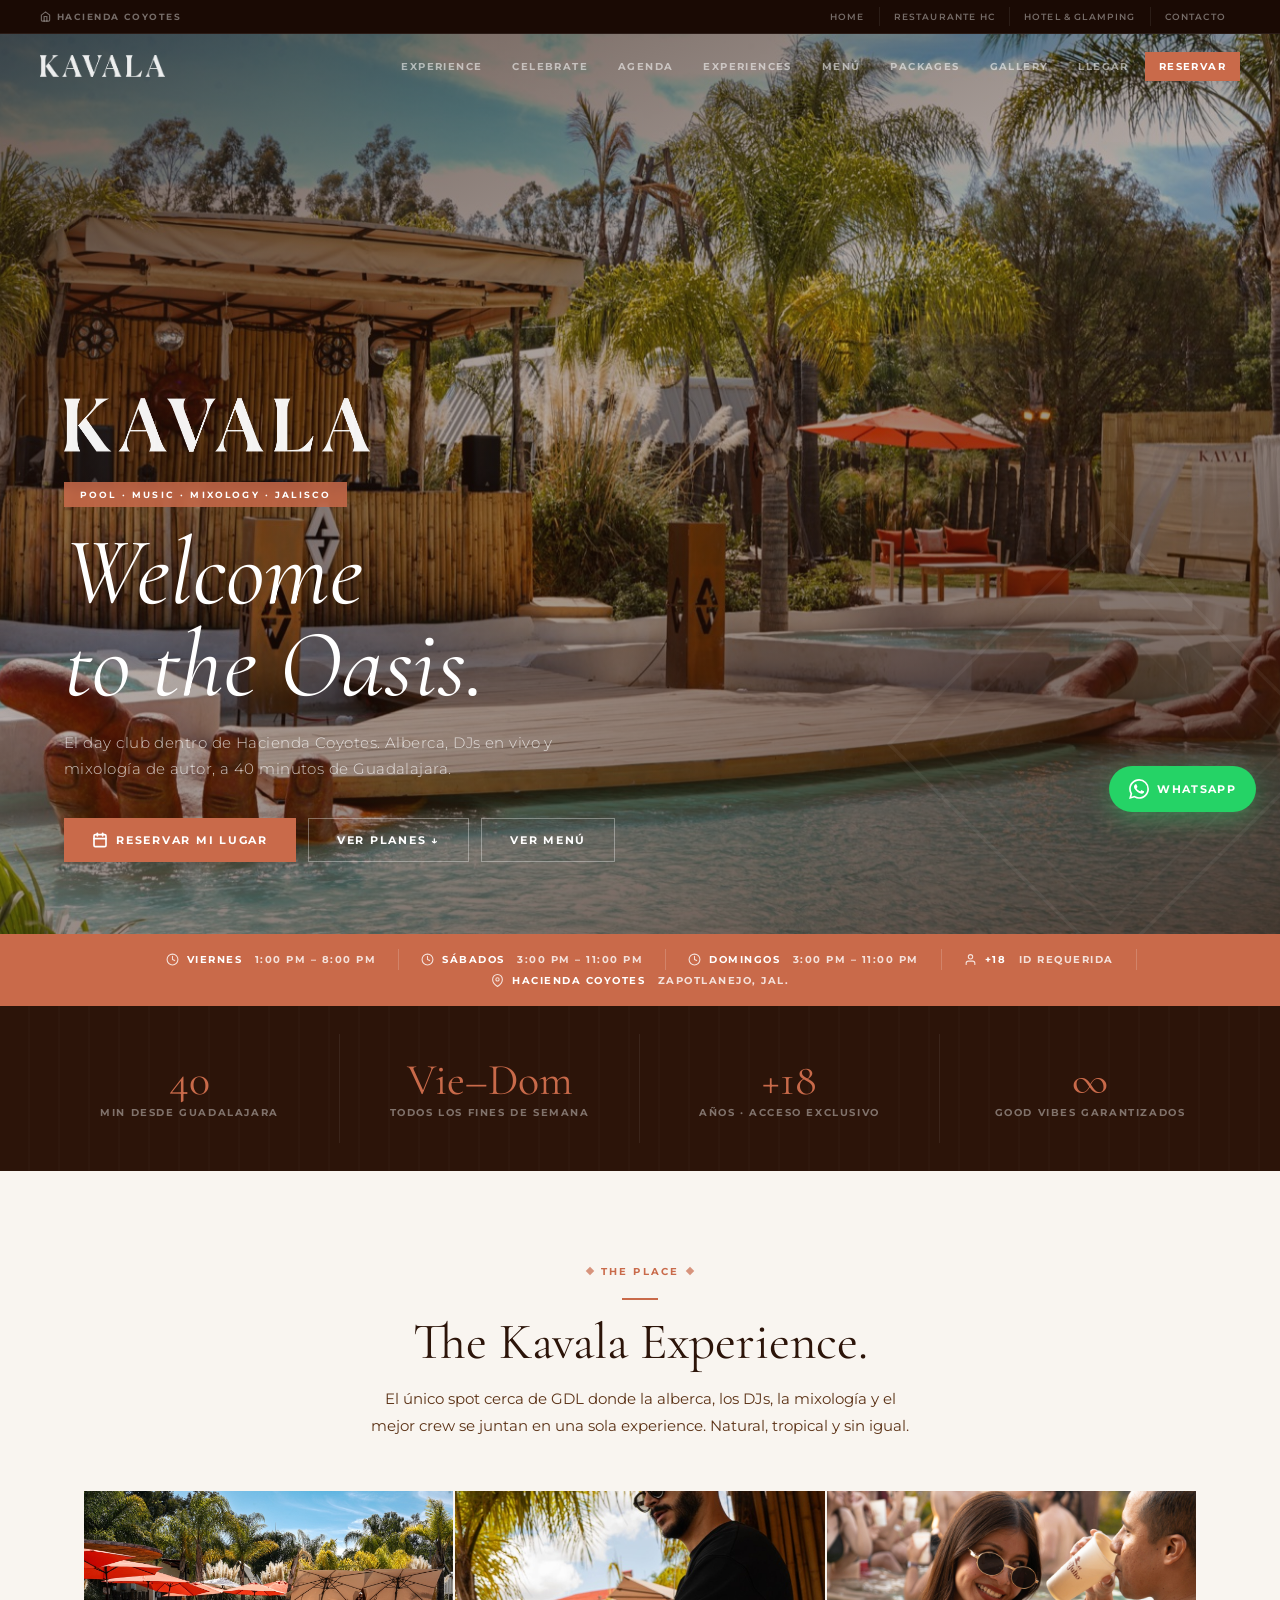
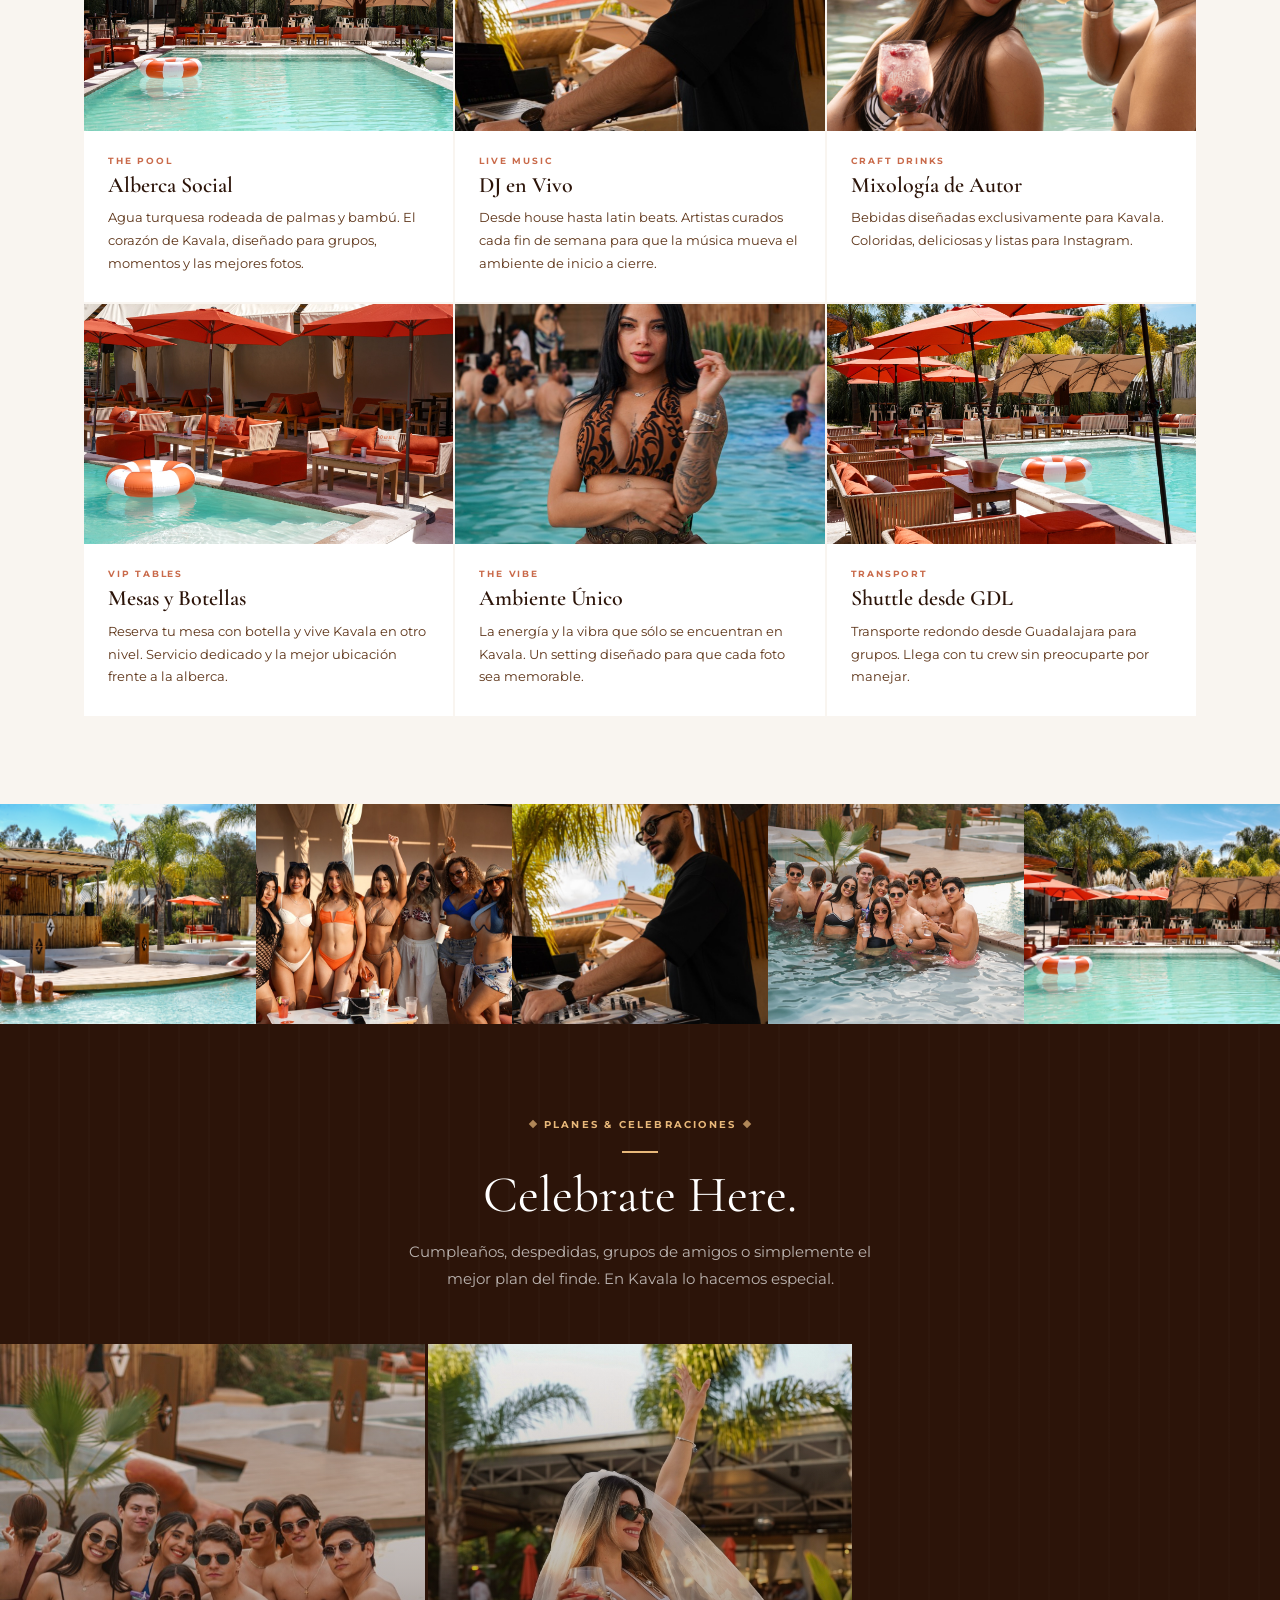
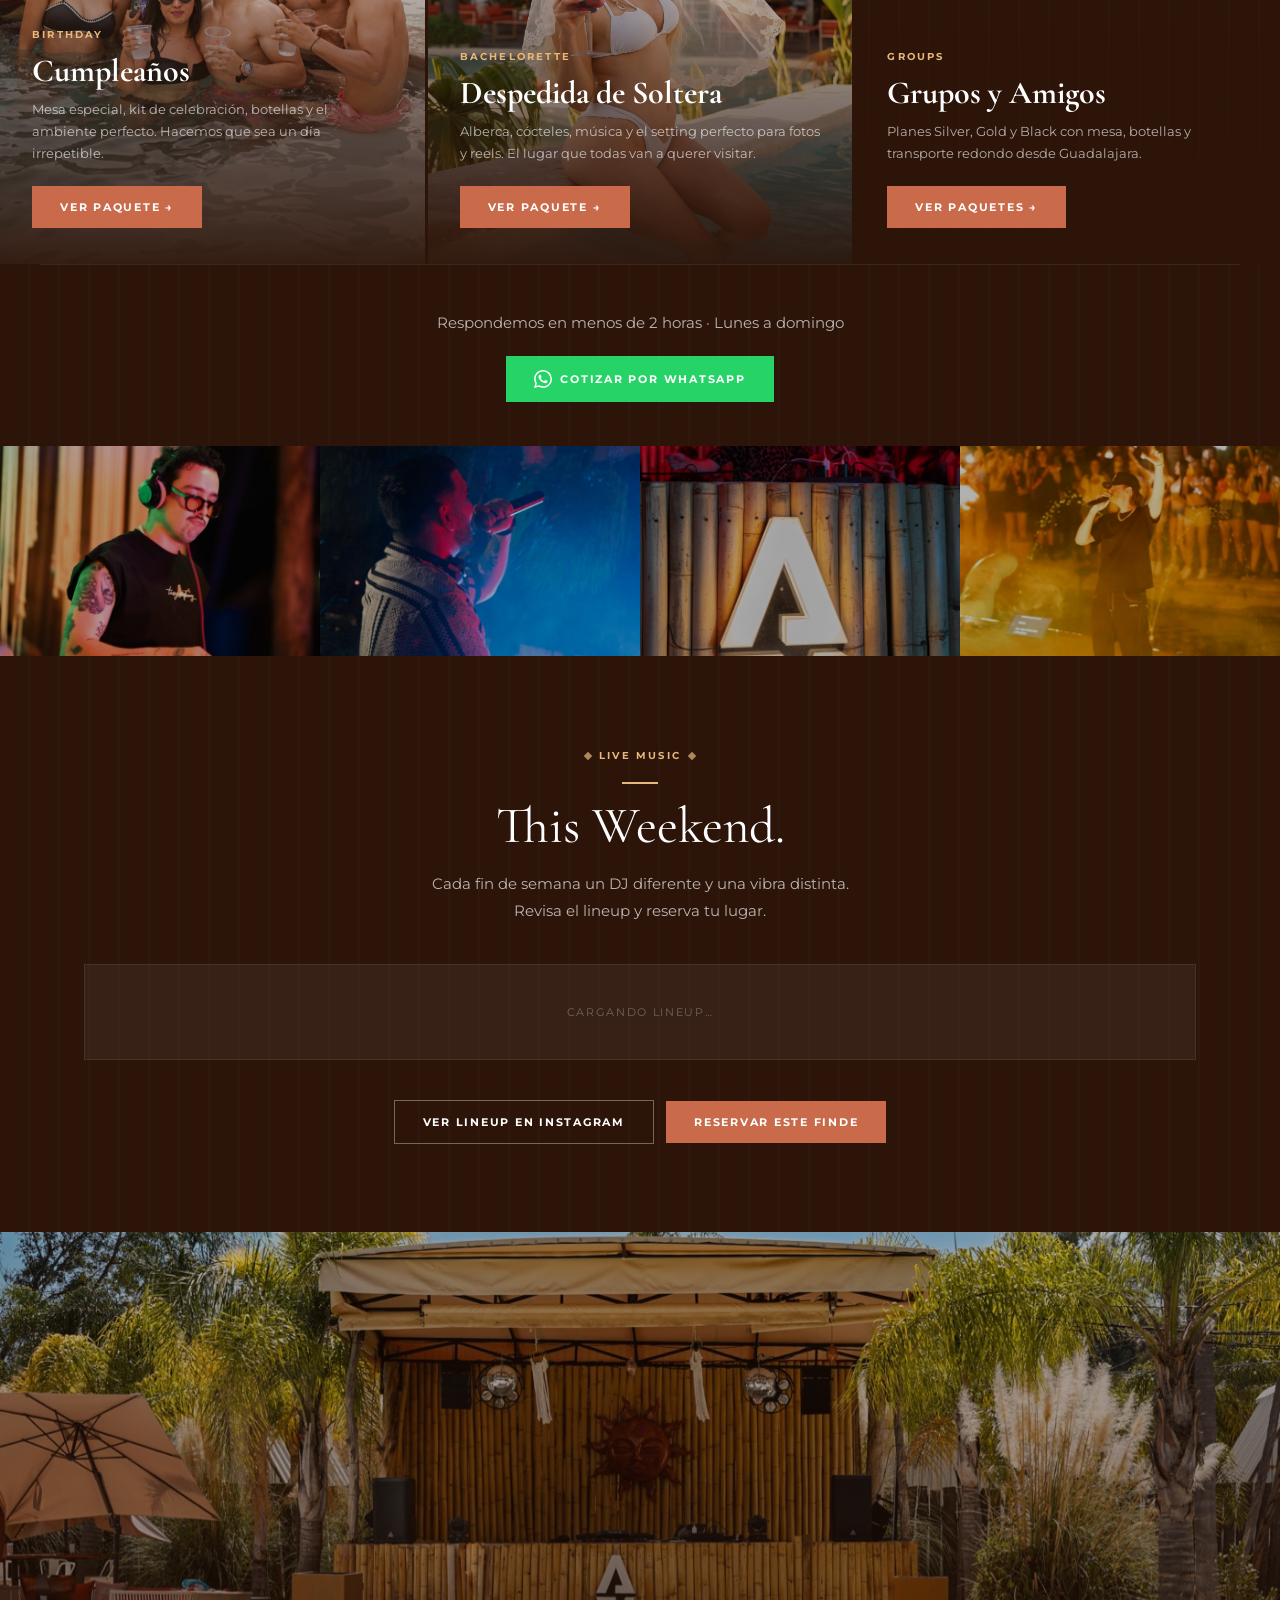
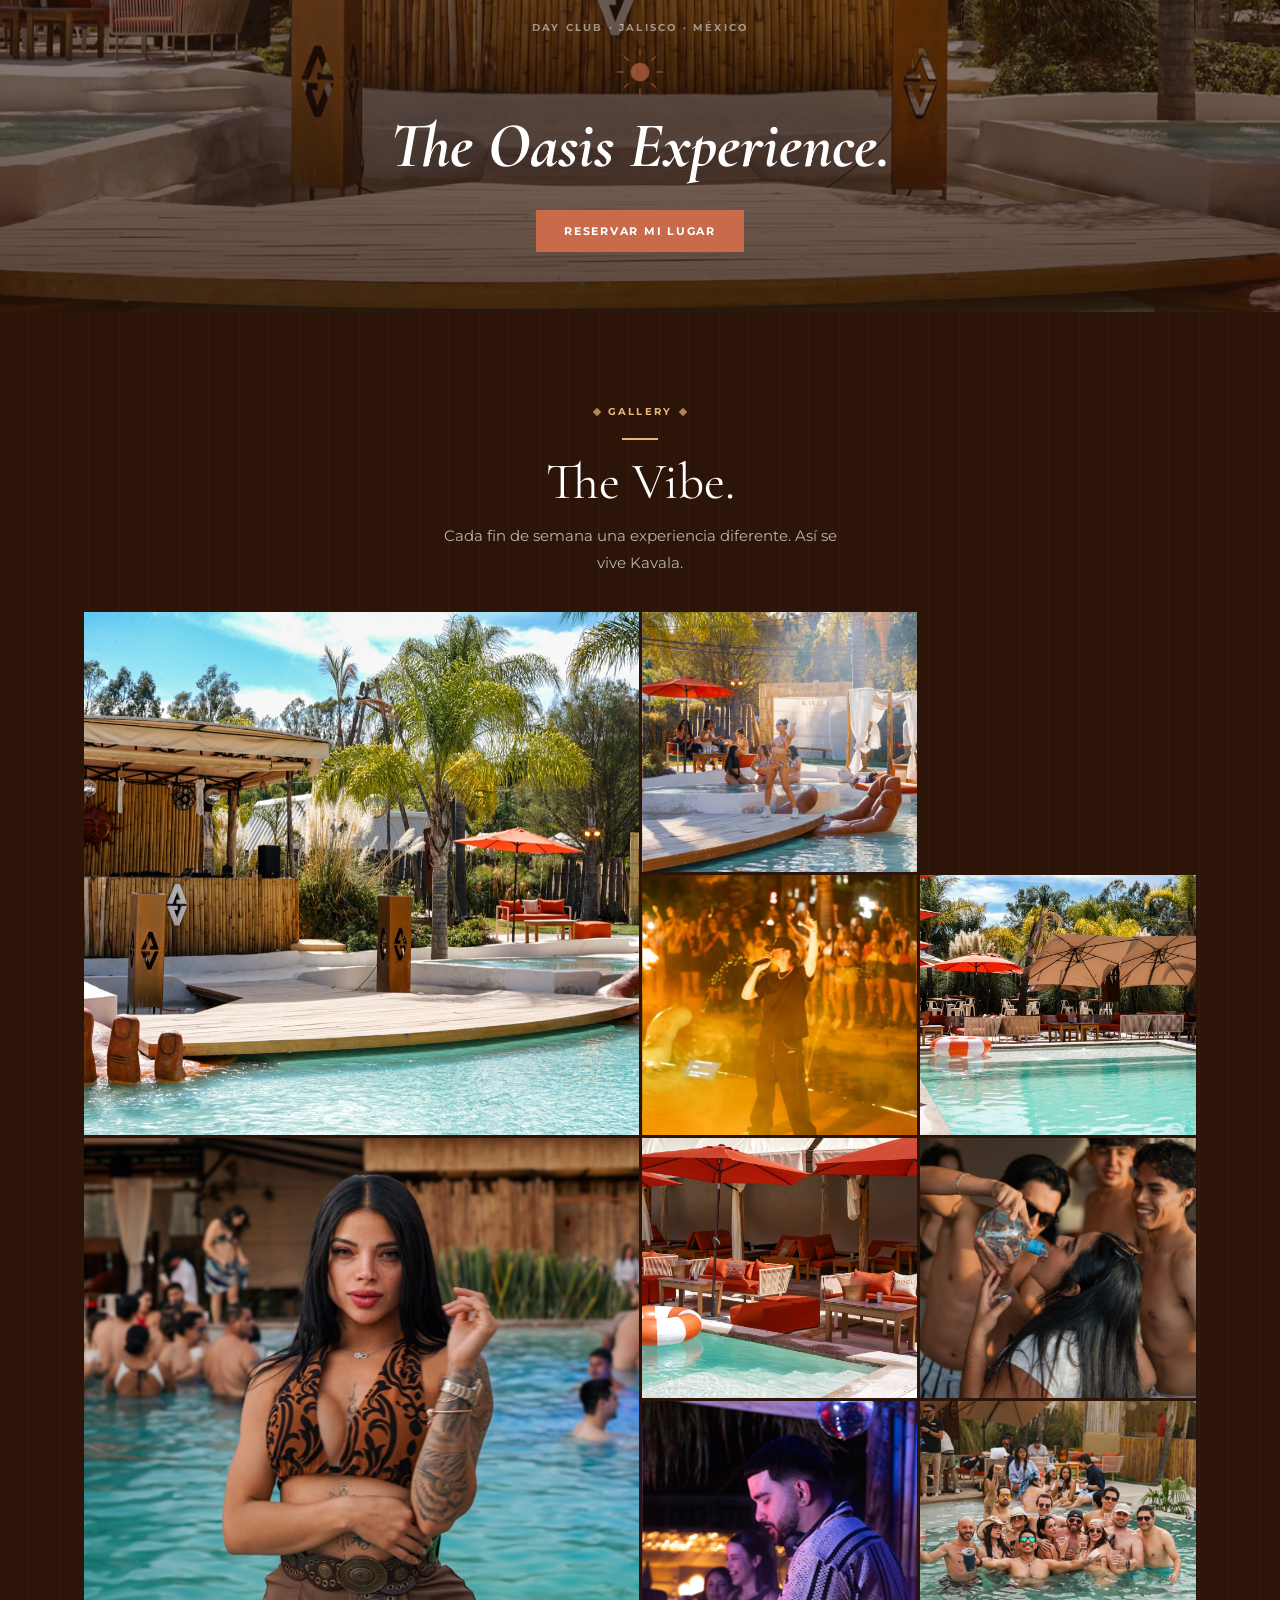
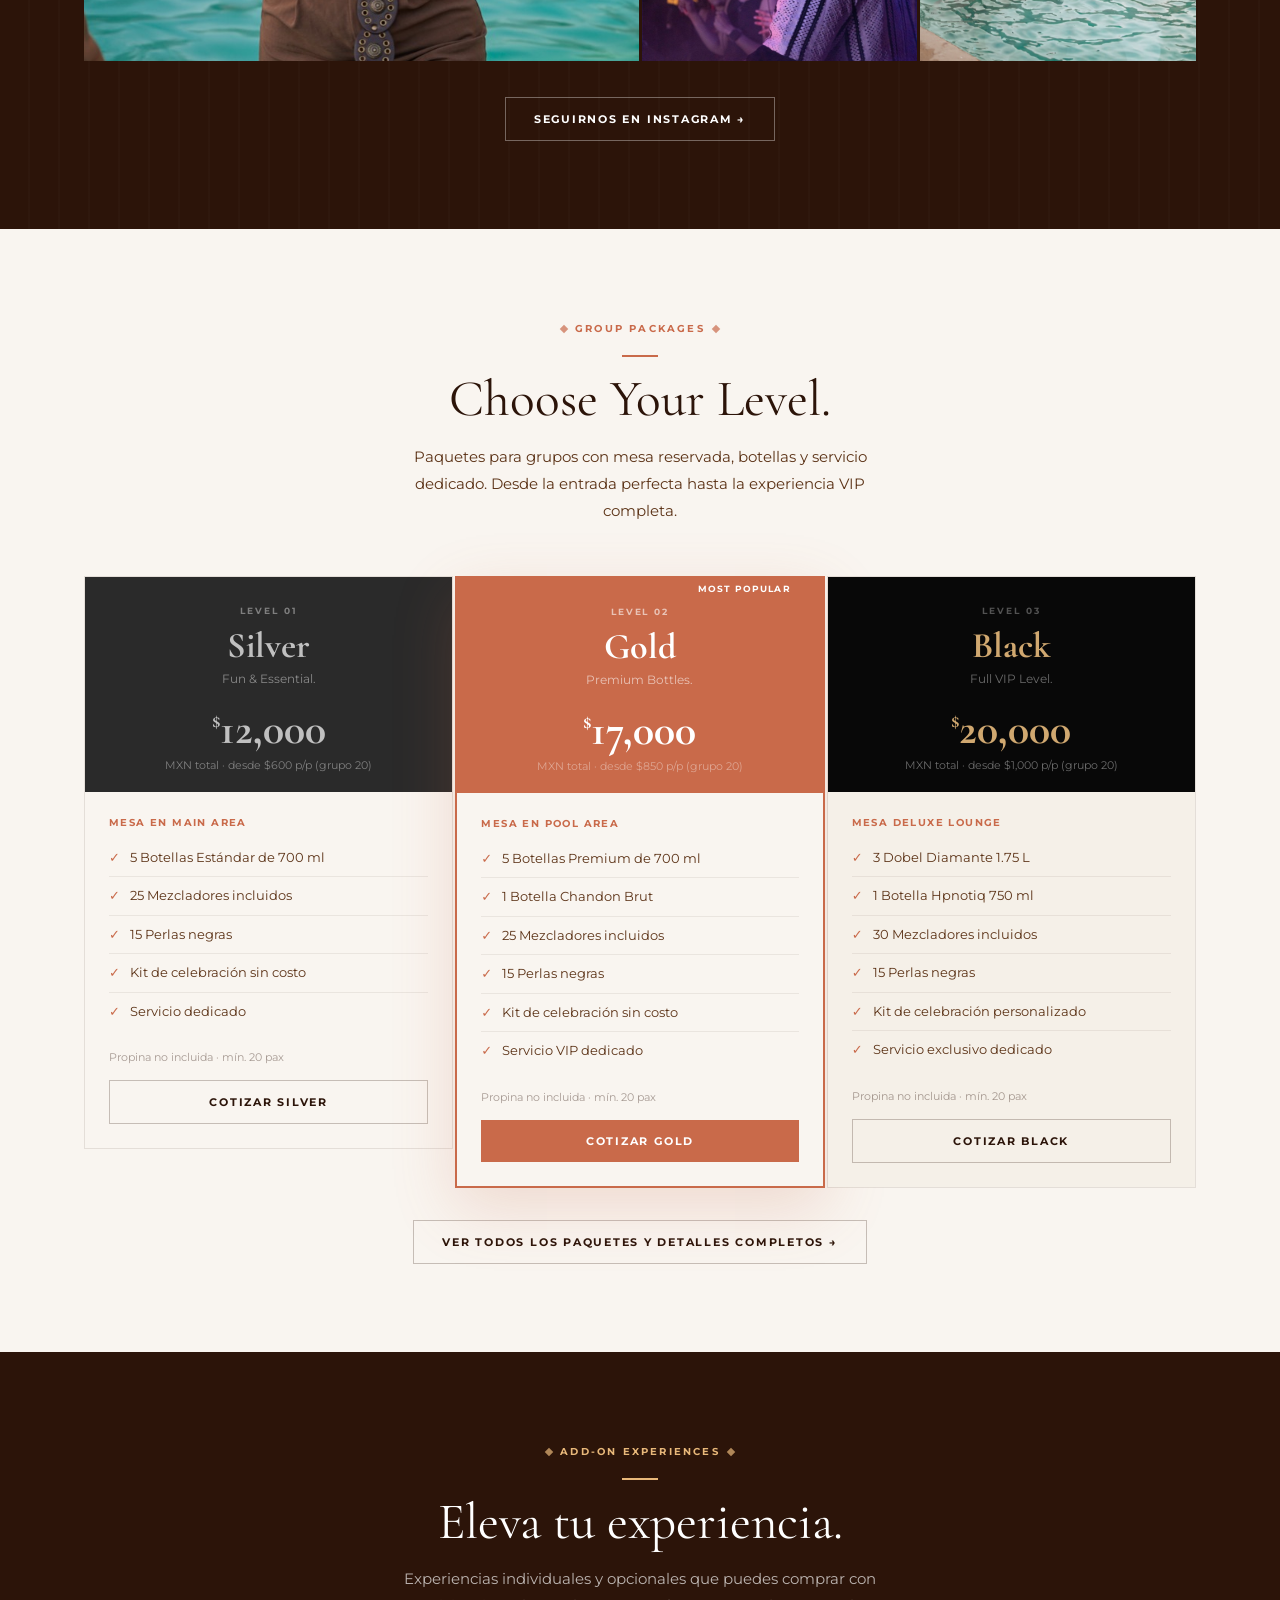
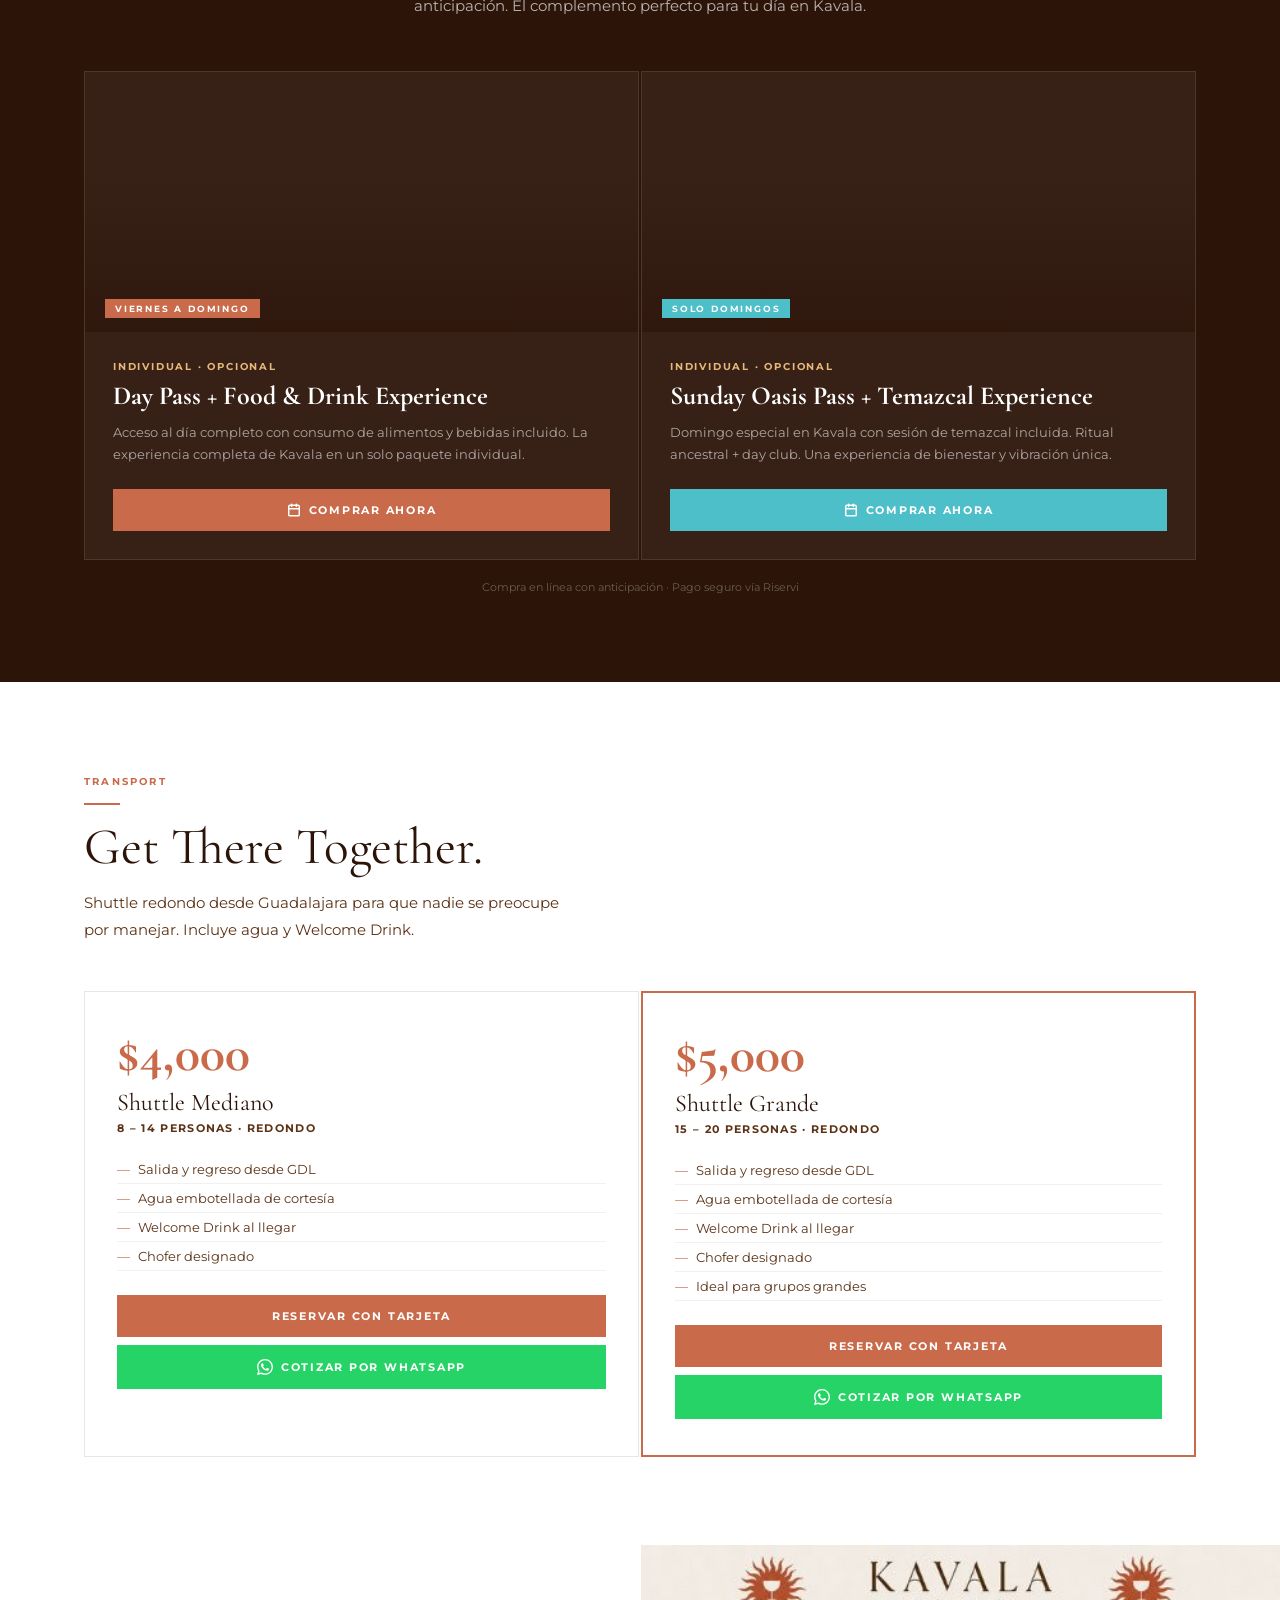
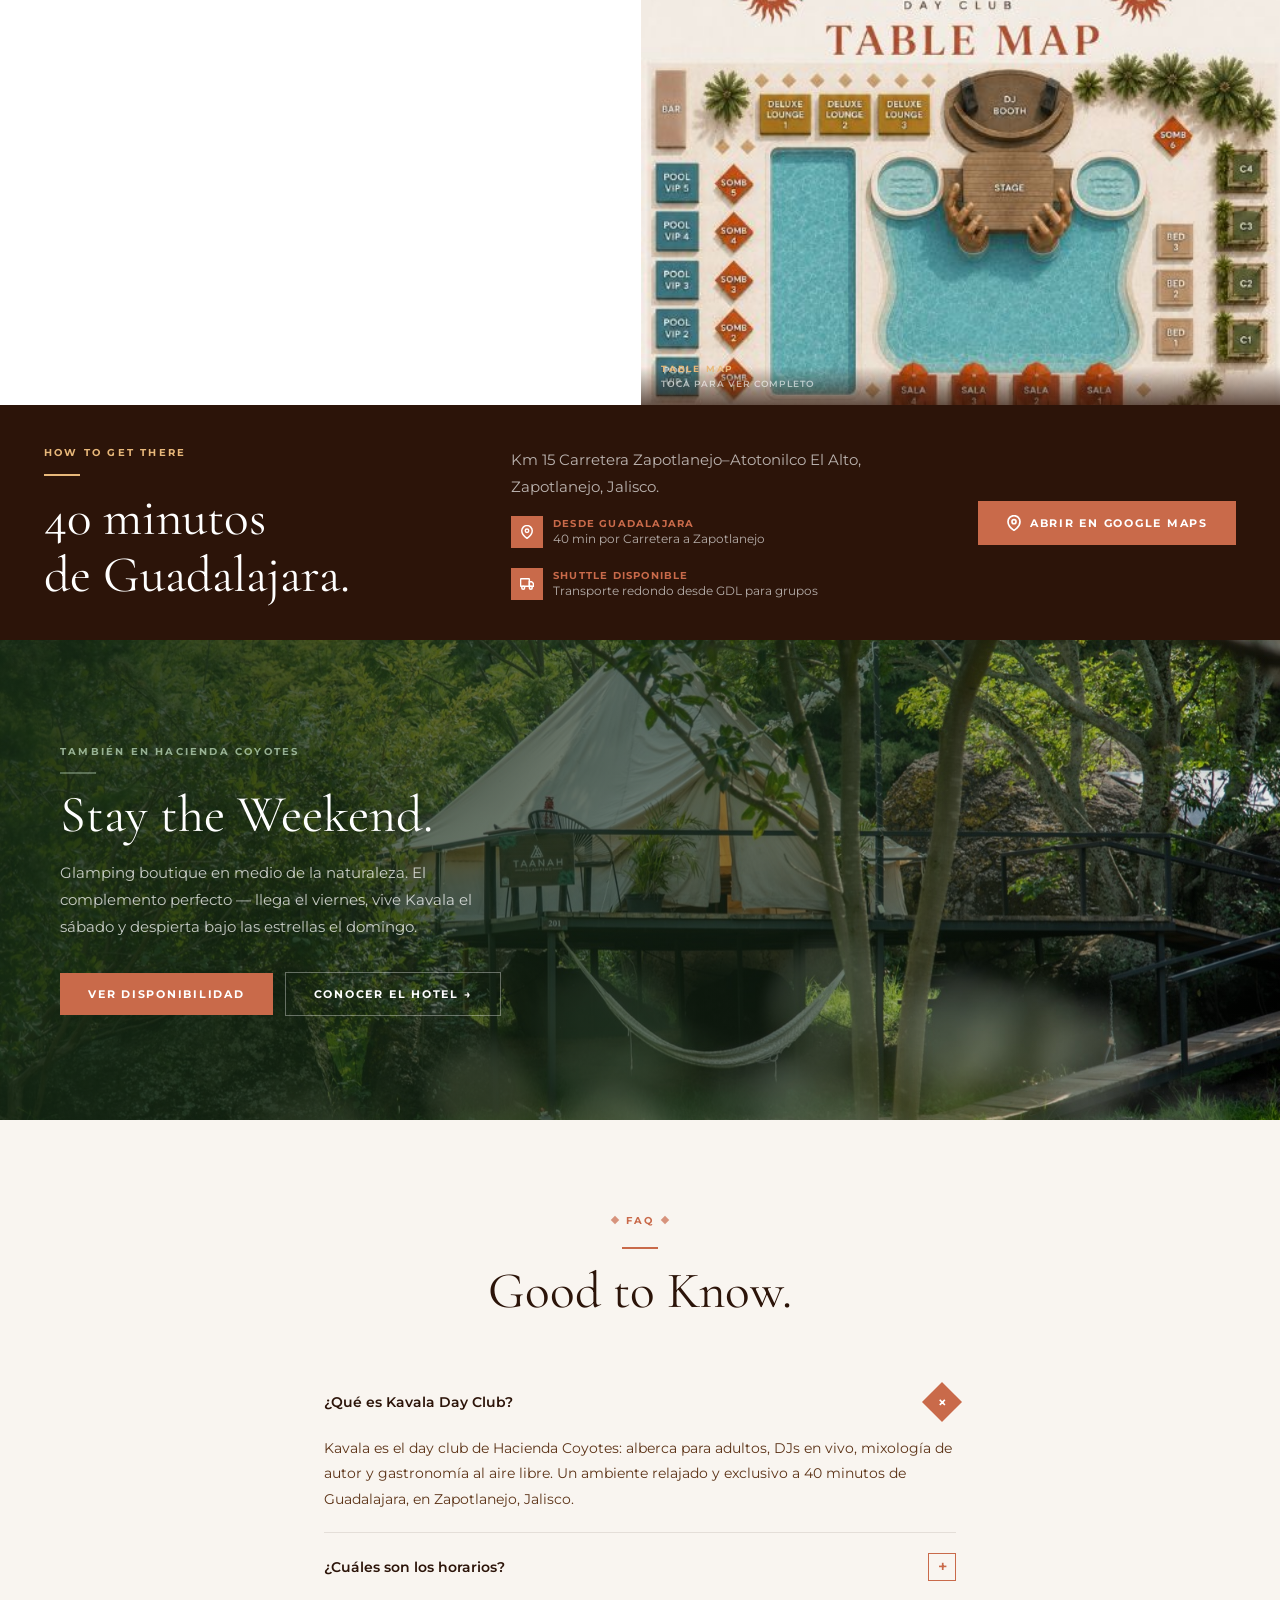
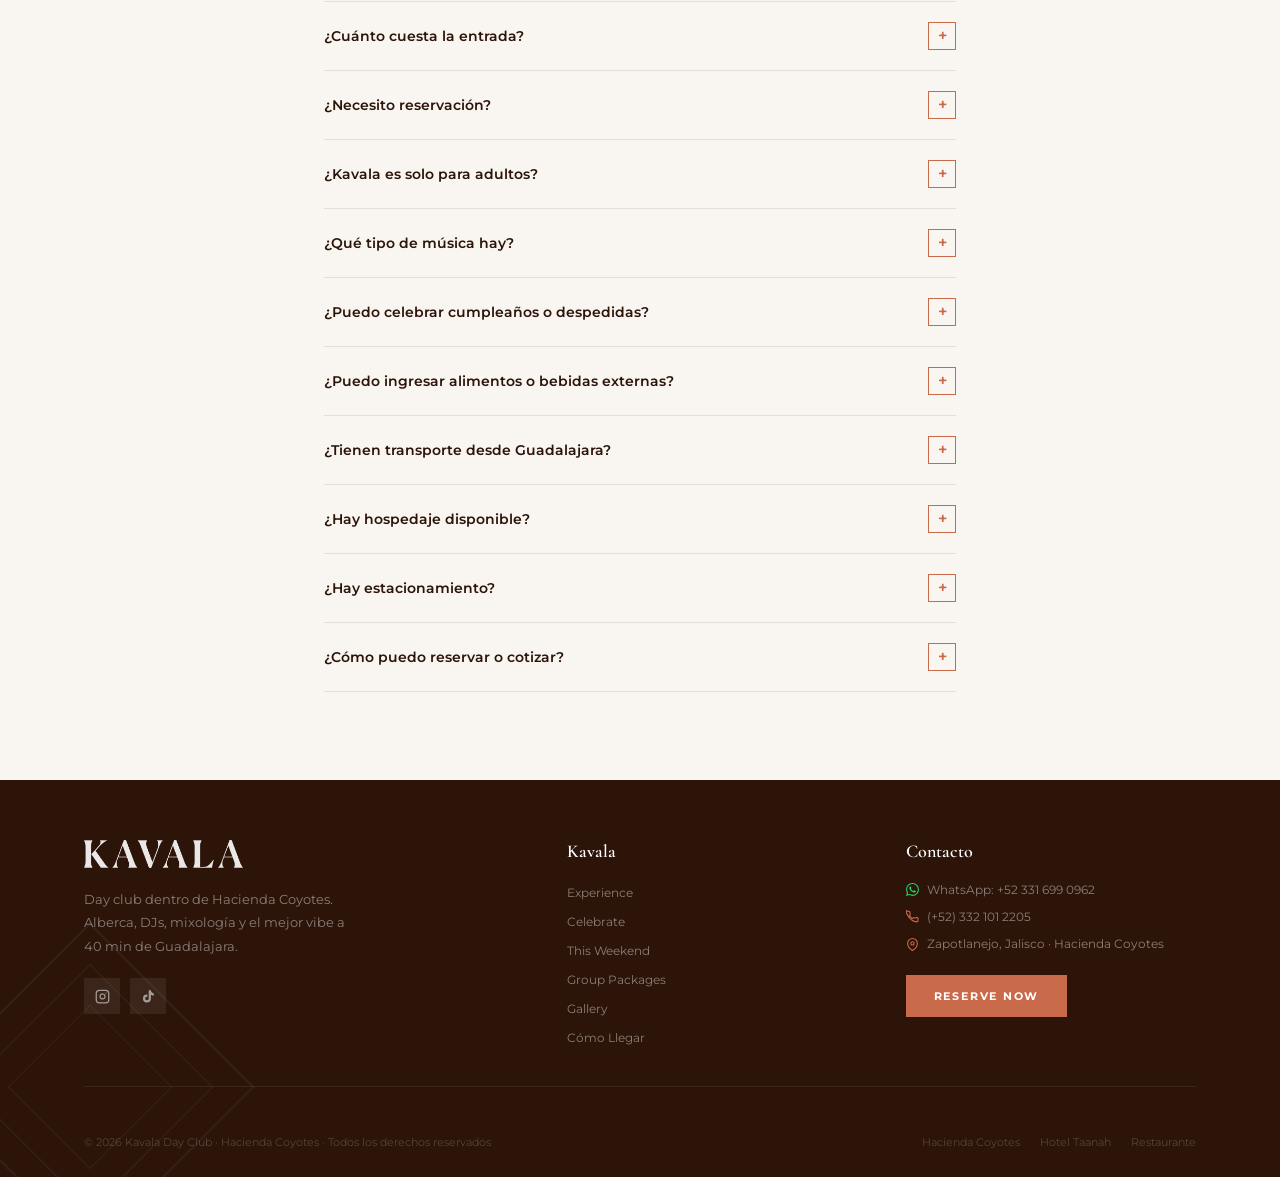
==== commit 9aaec716: "fix: color sólido inline en schedbar para móvil" ====
--- a/index.html
+++ b/index.html
@@ -228,10 +228,14 @@
 @media(max-width:768px){.kv-hero__content{padding:0 20px 88px;}}
 
 /* Schedule bar */
-.kv-schedbar{background:var(--terra);padding:15px 40px;display:flex;justify-content:center;gap:0;flex-wrap:wrap;overflow-x:auto;}
+.kv-schedbar{background:#C96A4A;padding:15px 40px;display:flex;justify-content:center;gap:0;flex-wrap:wrap;}
 .kv-schedbar__item{display:flex;align-items:center;gap:8px;font-size:10px;font-weight:700;letter-spacing:.15em;text-transform:uppercase;color:rgba(255,255,255,.8);padding:4px 22px;white-space:nowrap;border-right:1px solid rgba(255,255,255,.18);}
 .kv-schedbar__item:last-child{border-right:none;}
-.kv-schedbar__item strong{color:var(--white);}
+.kv-schedbar__item strong{color:#fff;}
+@media(max-width:768px){
+  .kv-schedbar{padding:10px 12px;justify-content:center;background:#C96A4A !important;}
+  .kv-schedbar__item{padding:4px 10px;font-size:9px;white-space:normal;}
+}
 
 /* FAQ */
 .kv-faq-item{border-bottom:1px solid rgba(44,20,9,.1);}
@@ -372,7 +376,7 @@
 </section>
 
 <!-- SCHEDULE BAR -->
-<div class="kv-schedbar">
+<div class="kv-schedbar" style="background-color:#C96A4A !important;">
   <div class="kv-schedbar__item"><svg width="13" height="13" viewBox="0 0 24 24" fill="none" stroke="currentColor" stroke-width="2" stroke-linecap="round" stroke-linejoin="round" aria-hidden="true"><circle cx="12" cy="12" r="10"/><polyline points="12 6 12 12 16 14"/></svg><strong>Viernes</strong>&nbsp;1:00 PM – 8:00 PM</div>
   <div class="kv-schedbar__item"><svg width="13" height="13" viewBox="0 0 24 24" fill="none" stroke="currentColor" stroke-width="2" stroke-linecap="round" stroke-linejoin="round" aria-hidden="true"><circle cx="12" cy="12" r="10"/><polyline points="12 6 12 12 16 14"/></svg><strong>Sábados</strong>&nbsp;3:00 PM – 11:00 PM</div>
   <div class="kv-schedbar__item"><svg width="13" height="13" viewBox="0 0 24 24" fill="none" stroke="currentColor" stroke-width="2" stroke-linecap="round" stroke-linejoin="round" aria-hidden="true"><circle cx="12" cy="12" r="10"/><polyline points="12 6 12 12 16 14"/></svg><strong>Domingos</strong>&nbsp;3:00 PM – 11:00 PM</div>
--- a/kavala-v2.css
+++ b/kavala-v2.css
@@ -171,7 +171,20 @@
 }
 .kv-schedbar__item:last-child { border-right: none; }
 .kv-schedbar__item strong { color: var(--white); }
-@media(max-width:768px) { .kv-schedbar { padding: 12px 16px; gap: 0; justify-content: flex-start; } }
+@media(max-width:768px) {
+  .kv-schedbar {
+    padding: 12px 16px;
+    gap: 0;
+    justify-content: center;
+    overflow-x: hidden;
+    background-color: #C96A4A;
+  }
+  .kv-schedbar__item {
+    white-space: normal;
+    padding: 5px 12px;
+    font-size: 10px;
+  }
+}
 
 /* ── 9. FEATURE GRID ─────────────────────────────── */
 .kv-features { display: grid; grid-template-columns: repeat(3,1fr); gap: 2px; }
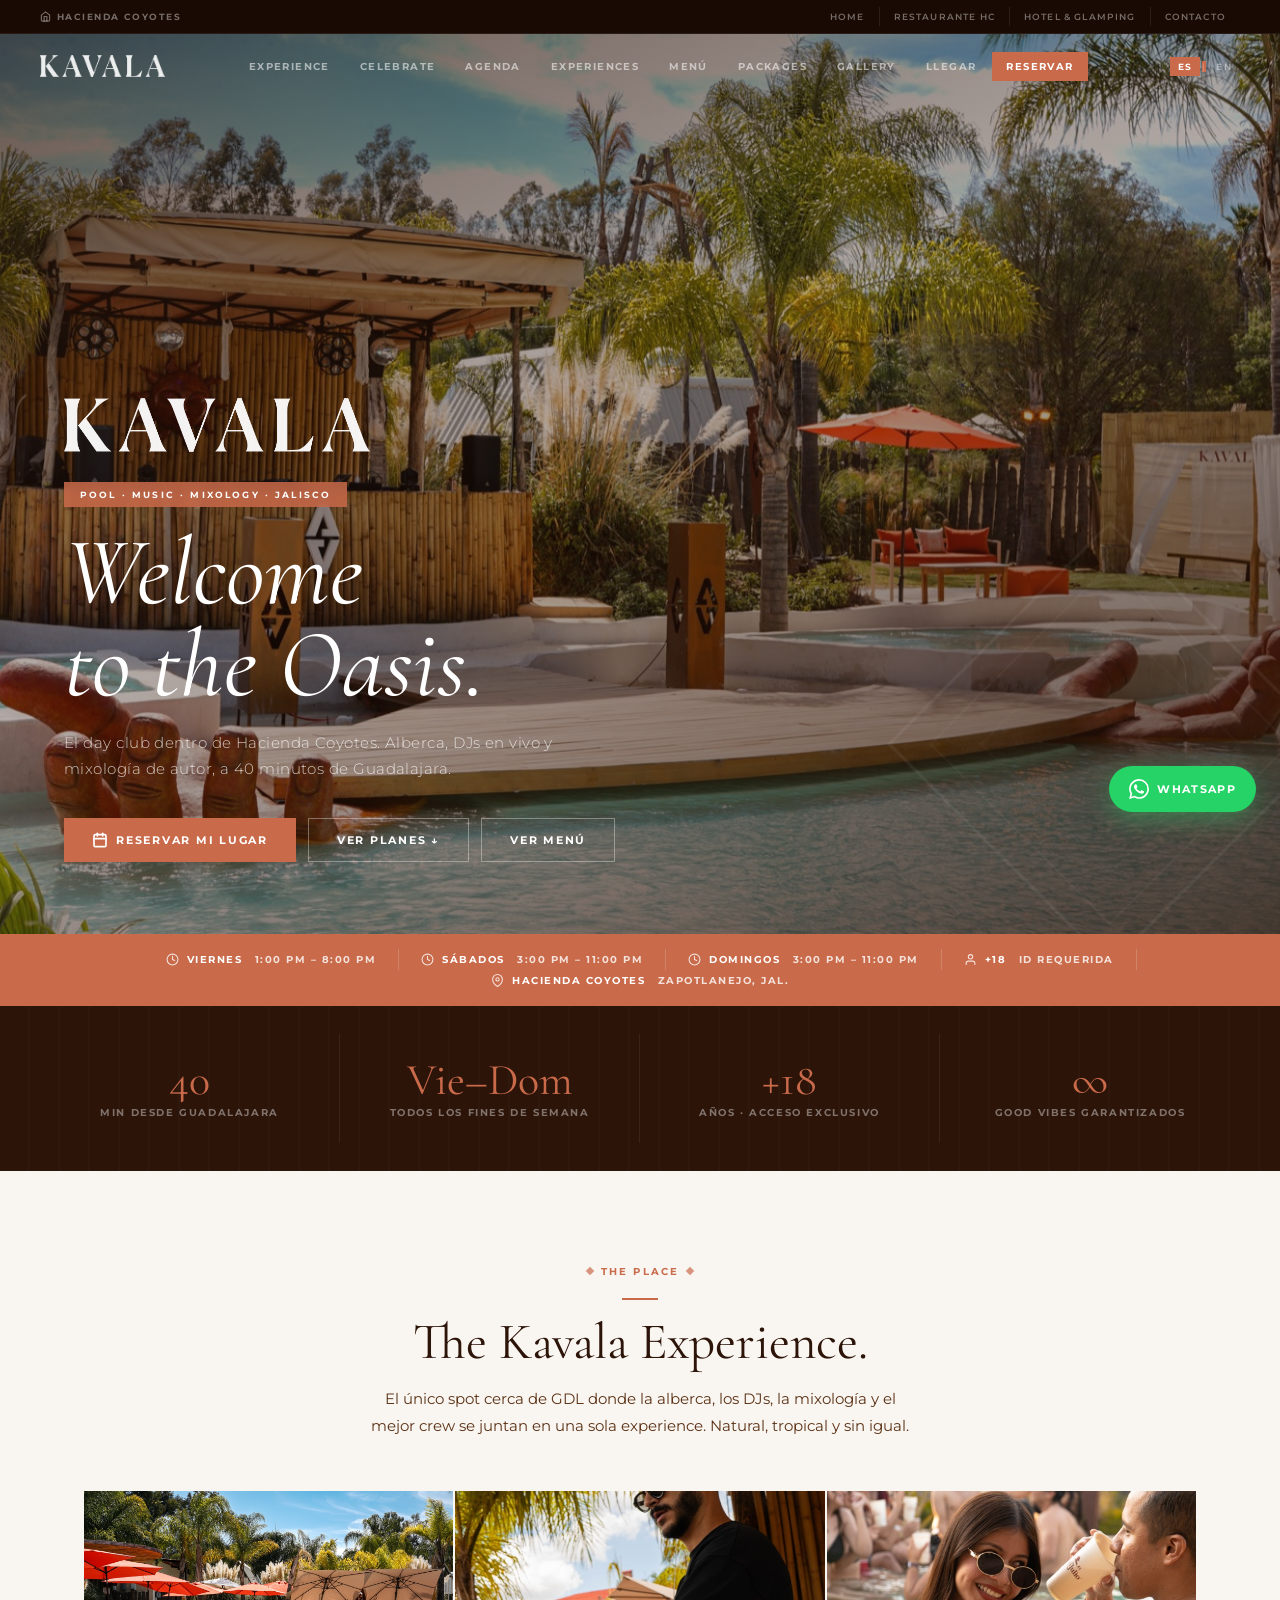
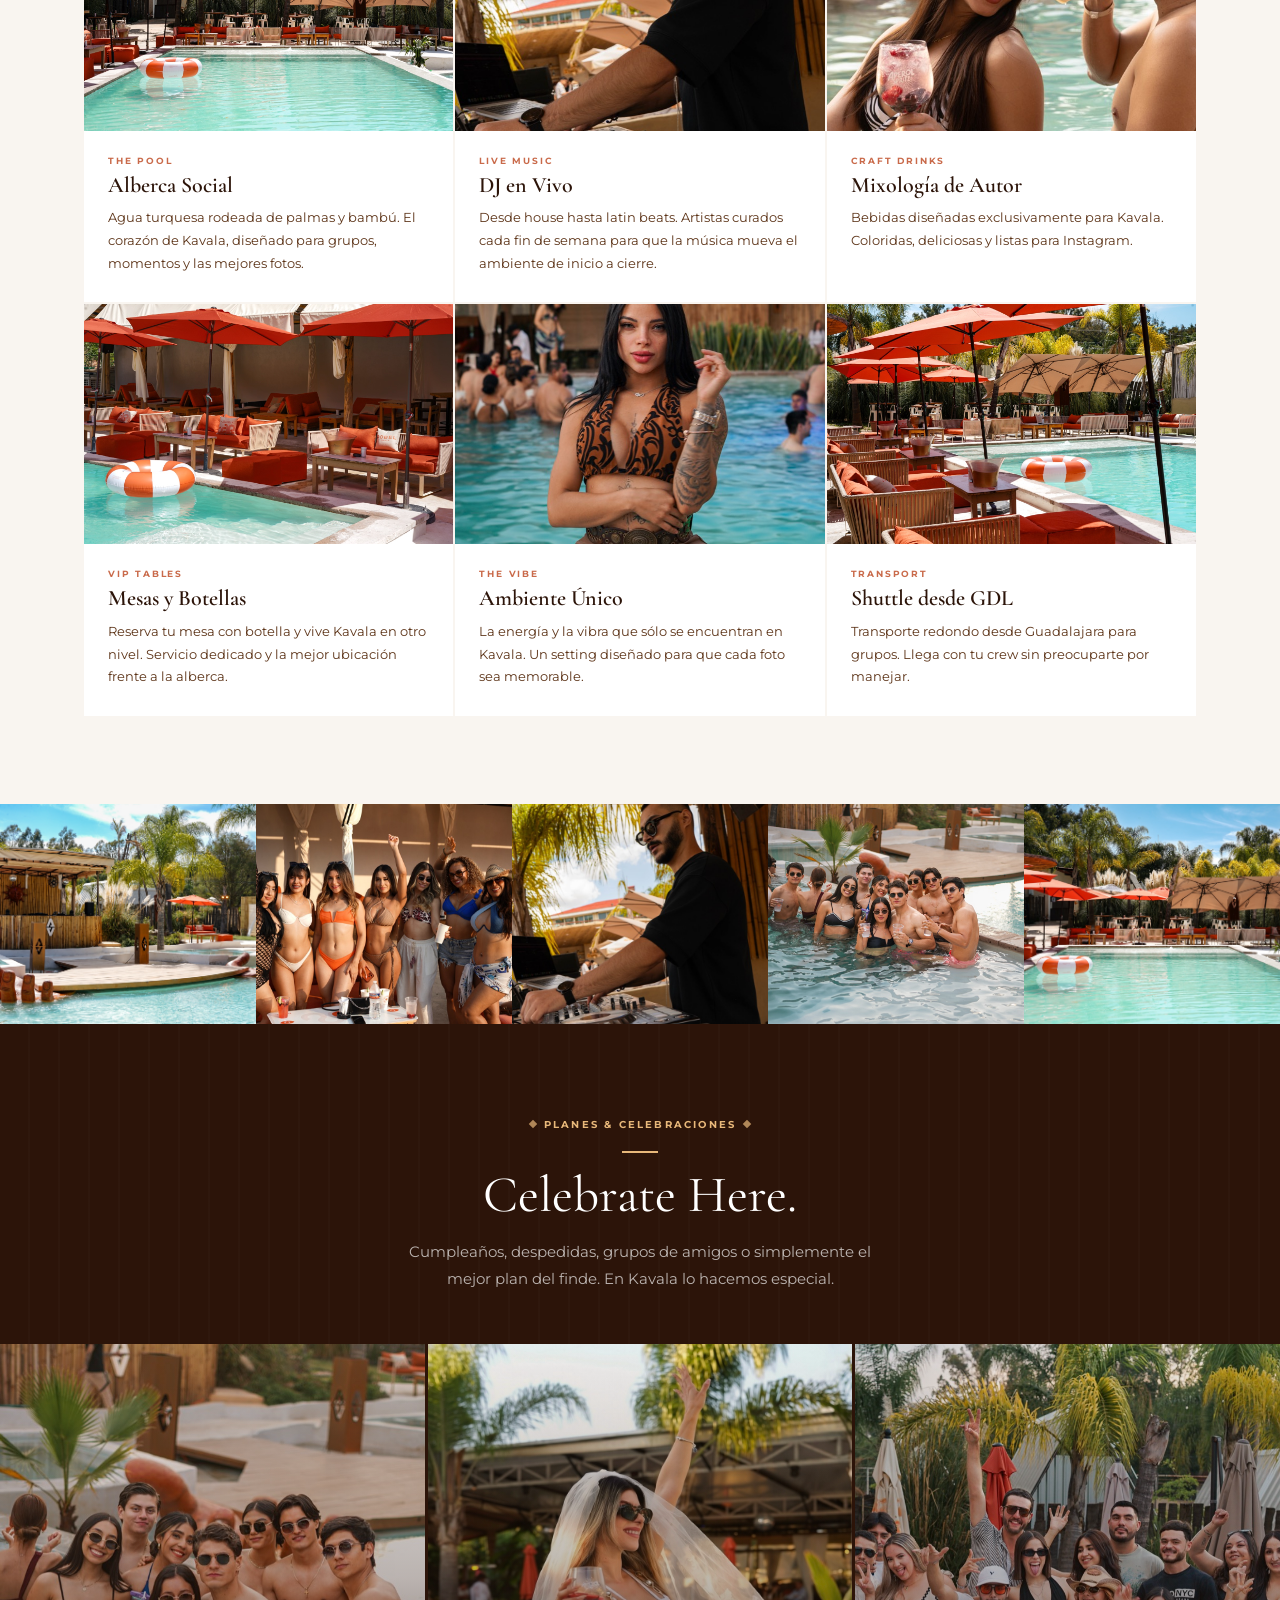
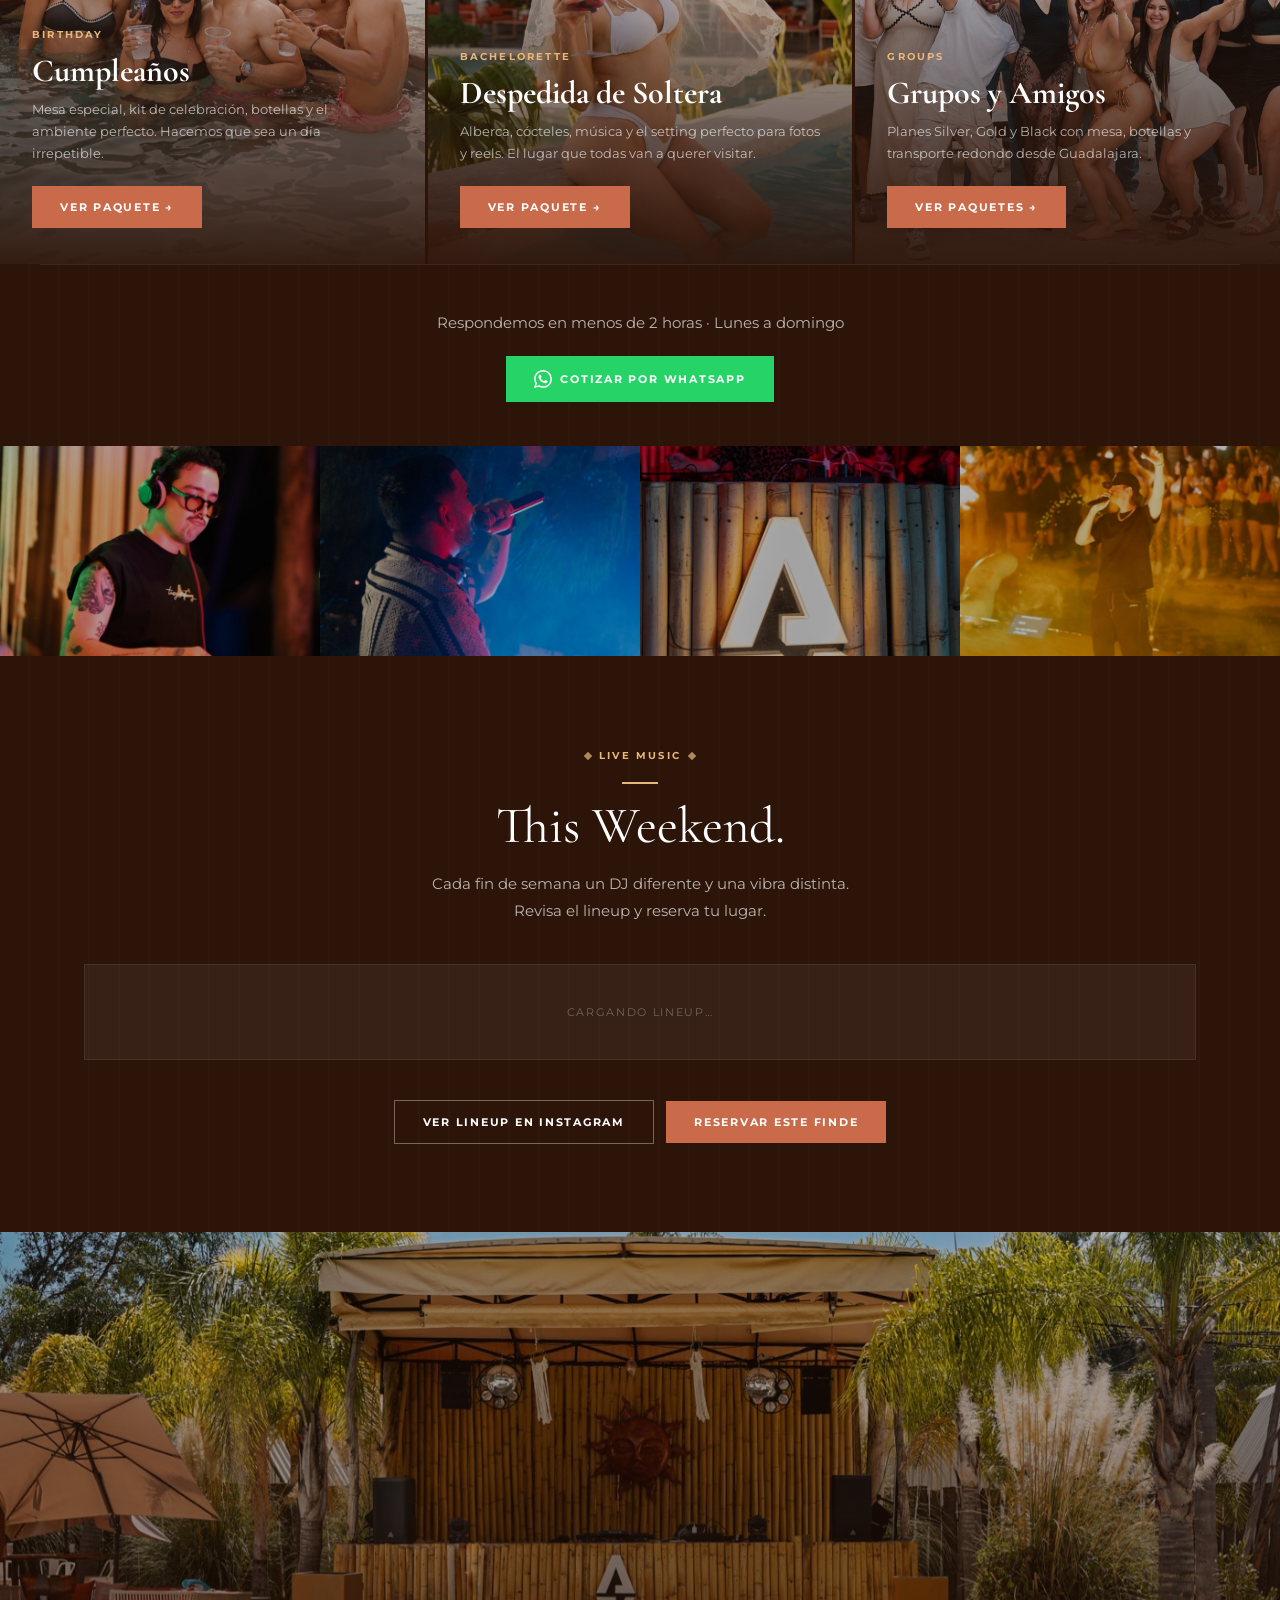
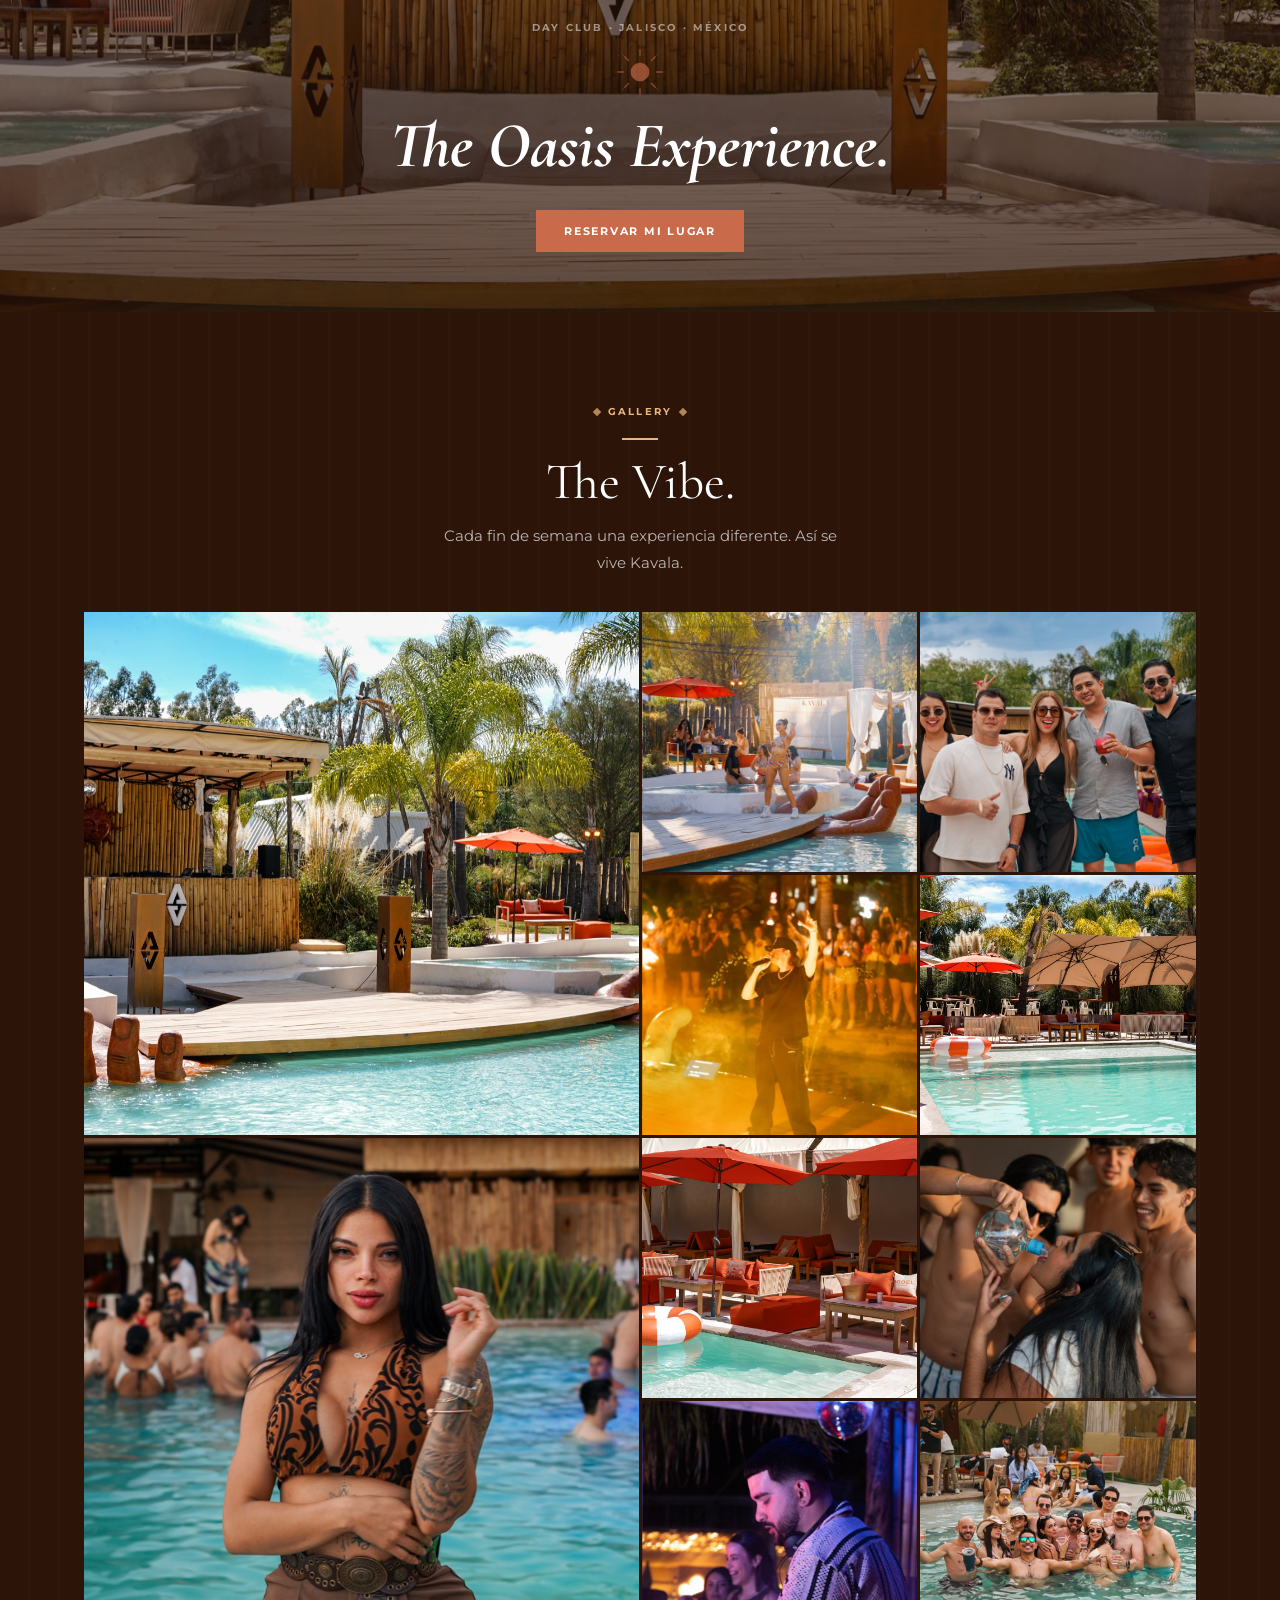
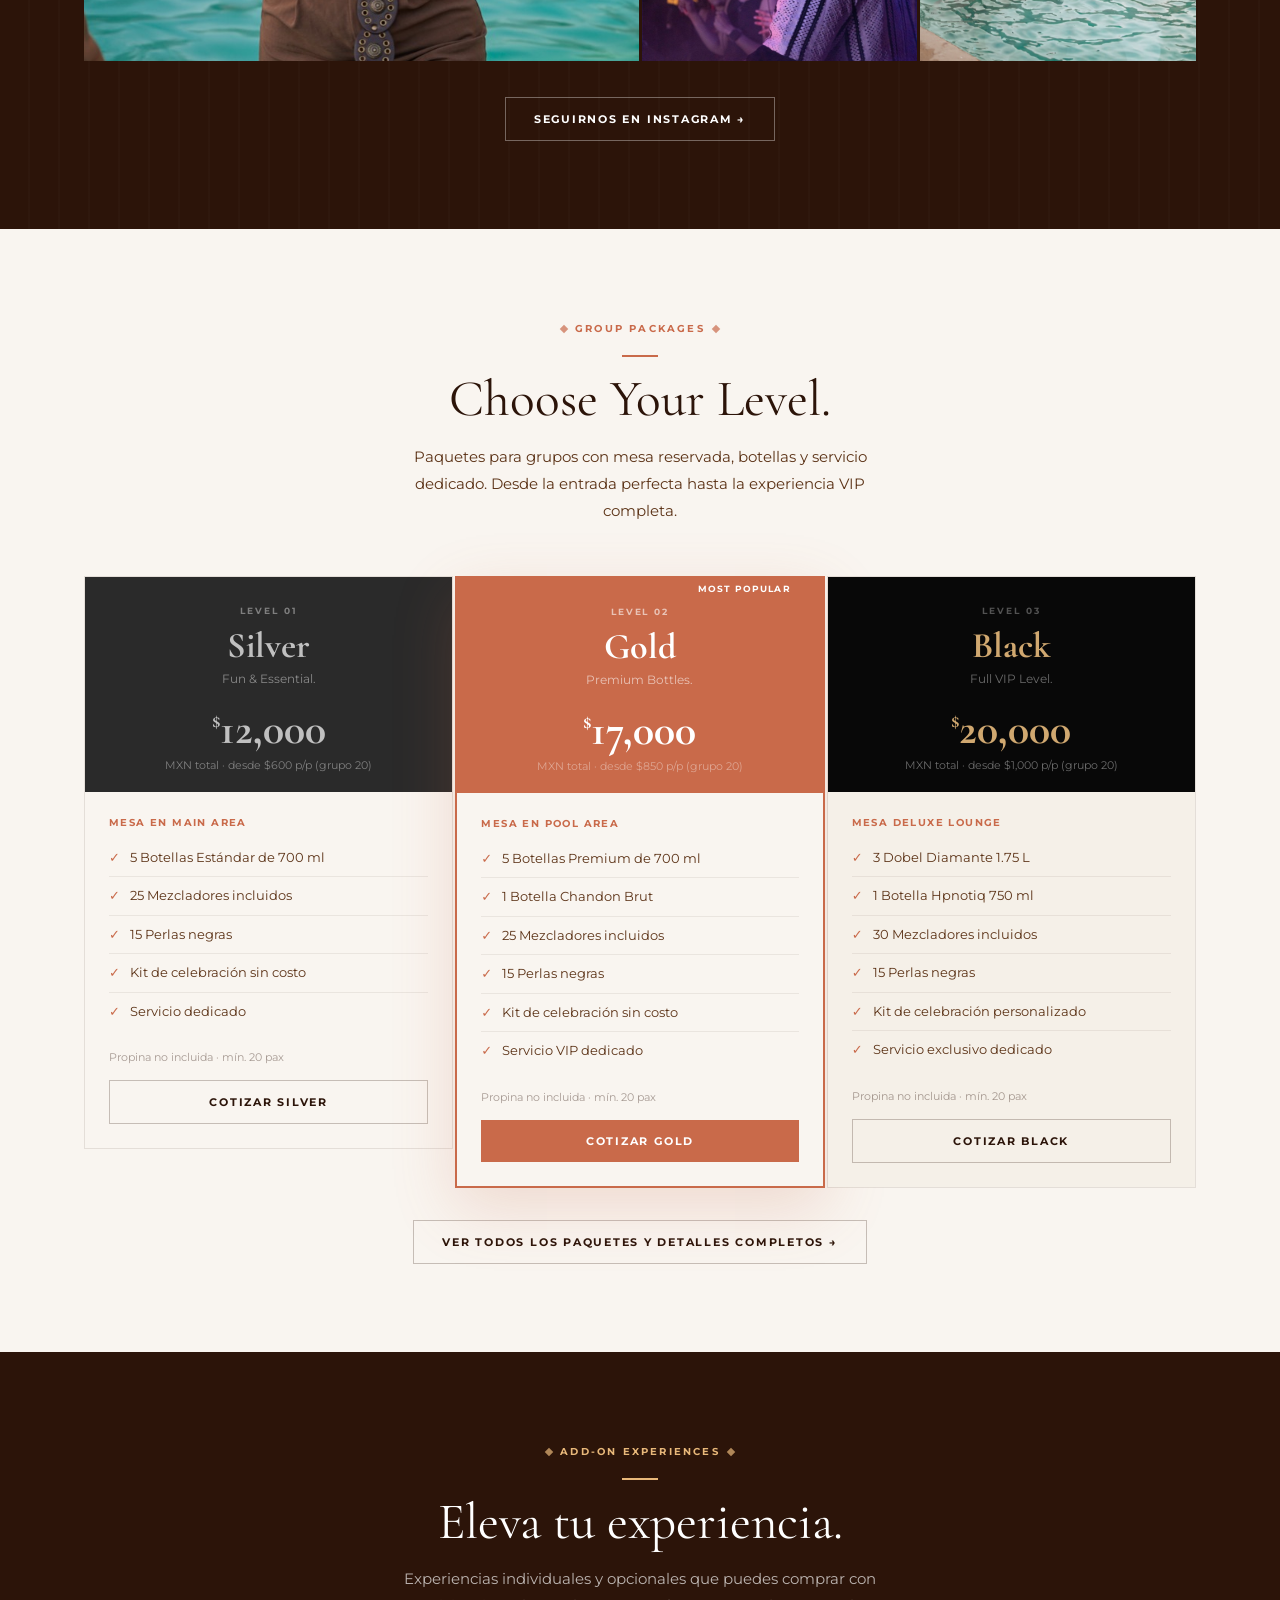
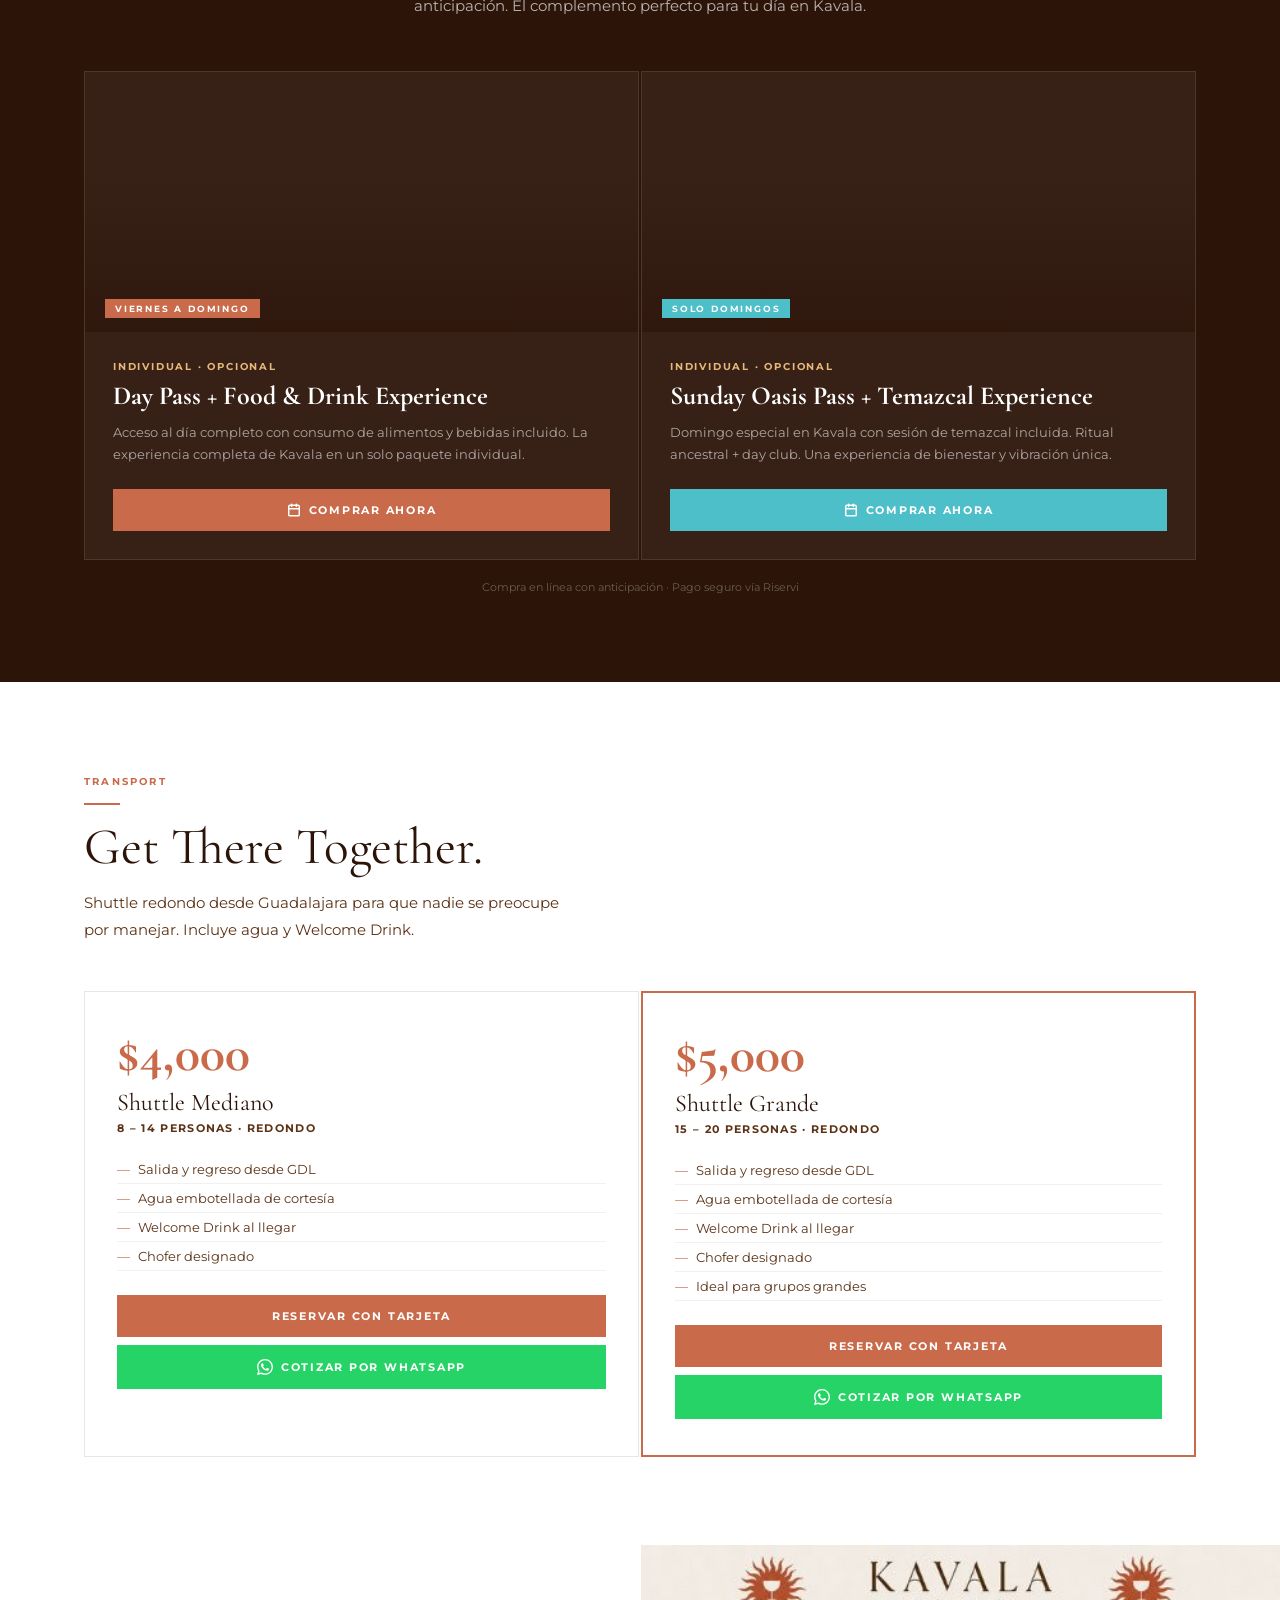
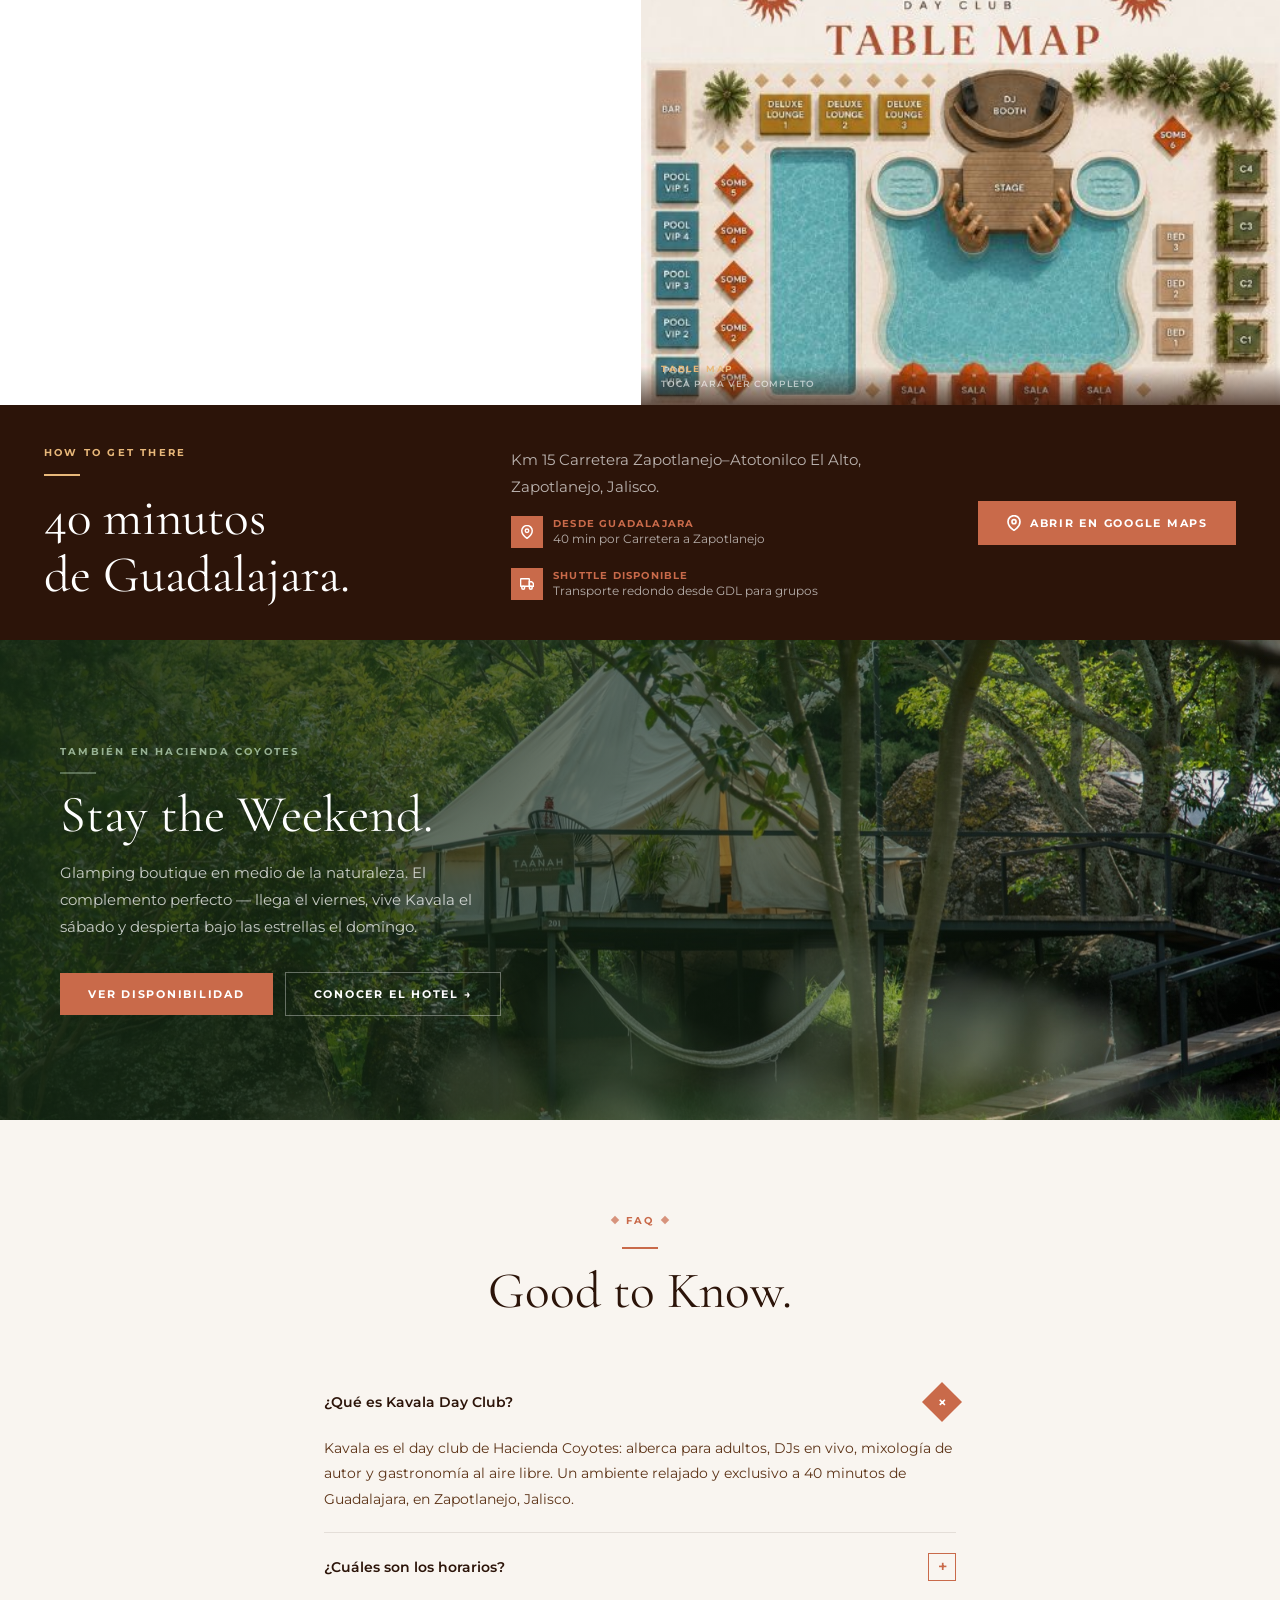
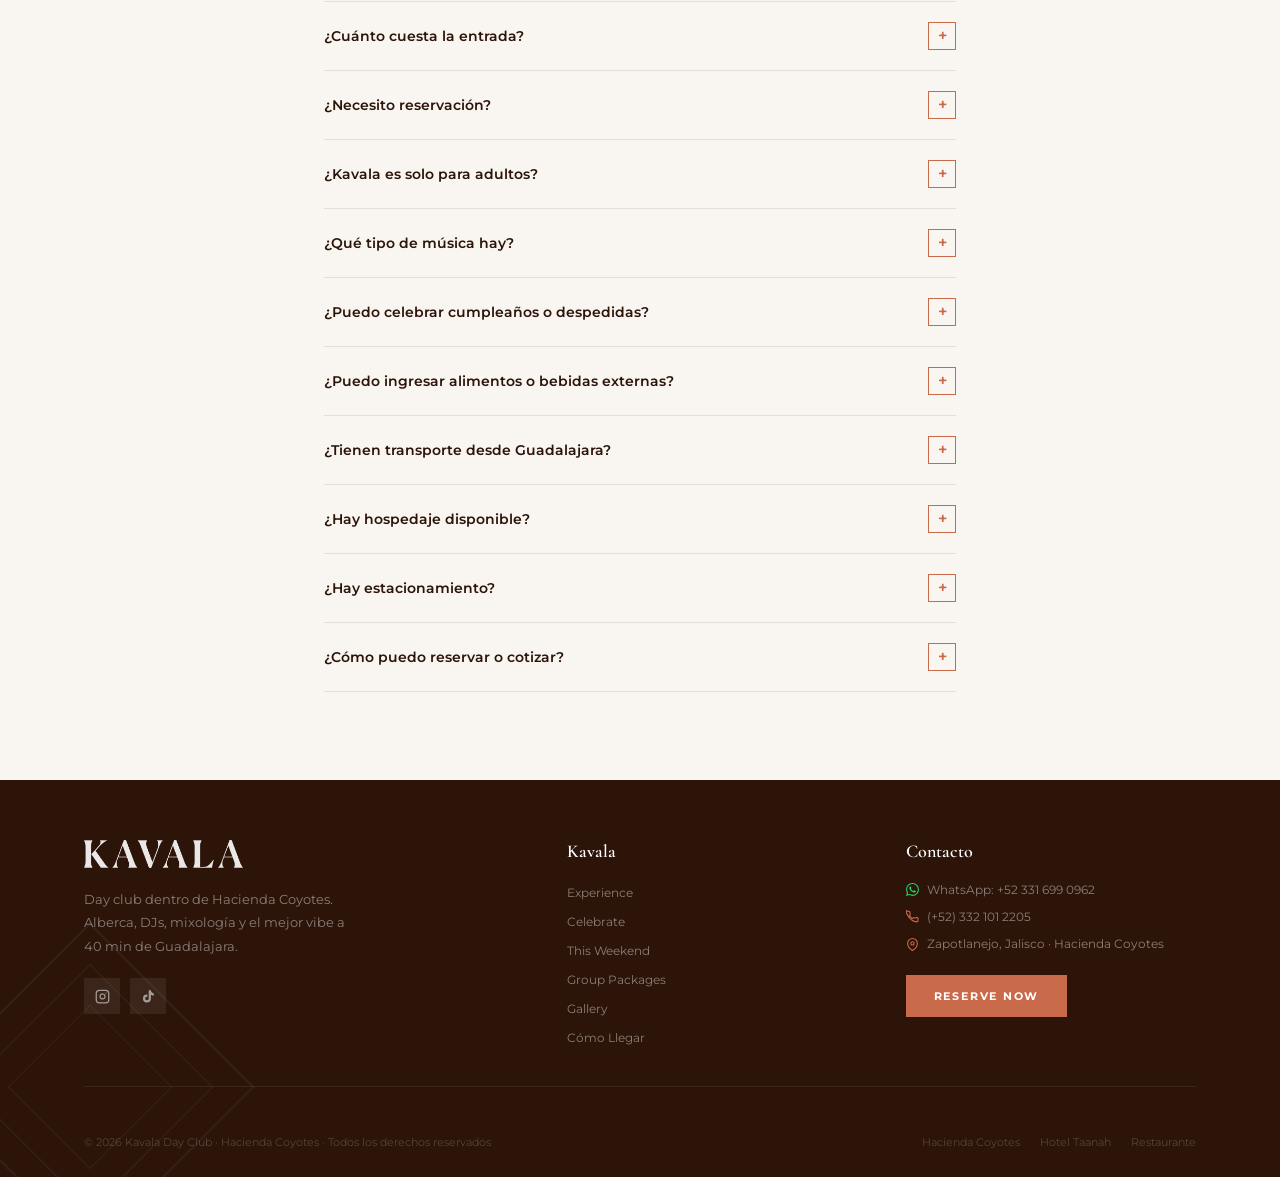
==== commit e312dd39: "Lazy-load below-the-fold background images and preload hero image The image compression pass reduced" ====
--- a/index.html
+++ b/index.html
@@ -12,6 +12,7 @@
 <link rel="preconnect" href="https://fonts.gstatic.com" crossorigin>
 <link href="https://fonts.googleapis.com/css2?family=Cormorant+Garamond:ital,wght@0,400;0,600;0,700;1,400;1,600;1,700&family=Montserrat:wght@300;400;500;600;700;800&display=swap" rel="stylesheet">
 <link rel="stylesheet" href="kavala-v2.css">
+<link rel="preload" as="image" href="uploads/venue-05.jpg" fetchpriority="high">
 <!-- Google Tag Manager -->
 <script>(function(w,d,s,l,i){w[l]=w[l]||[];w[l].push({'gtm.start':new Date().getTime(),event:'gtm.js'});var f=d.getElementsByTagName(s)[0],j=d.createElement(s),dl=l!='dataLayer'?'&l='+l:'';j.async=true;j.src='https://www.googletagmanager.com/gtm.js?id='+i+dl;f.parentNode.insertBefore(j,f);})(window,document,'script','dataLayer','GTM-TNWW7LJD');</script>
 <!-- Meta Pixel -->
@@ -70,7 +71,7 @@
   background:var(--dark);padding:28px 40px;
   display:grid;grid-template-columns:repeat(4,1fr);gap:0;
 }
-@media(max-width:768px){.kv-stats{grid-template-columns:repeat(2,1fr);gap:1px;background:rgba(255,255,255,.06);}}
+@media(max-width:768px){.kv-stats{grid-template-columns:repeat(2,1fr);gap:1px;background:#2C1409 !important;}}
 .kv-stat{
   text-align:center;padding:24px 20px;
   border-right:1px solid rgba(255,255,255,.07);
@@ -306,8 +307,19 @@
 .kv-fade.in{opacity:1;transform:none;}
 .kv-fade--d1{transition-delay:.1s;}.kv-fade--d2{transition-delay:.2s;}.kv-fade--d3{transition-delay:.3s;}
 
+
+/* Lang toggle */
+.kv-lang-toggle{display:flex;align-items:center;gap:2px;margin-left:12px;}
+.kv-lang-toggle a,.kv-lang-toggle span{font-size:9px;font-weight:700;letter-spacing:.14em;text-transform:uppercase;padding:4px 8px;color:rgba(255,255,255,.4);text-decoration:none;transition:color .2s;}
+.kv-lang-toggle a:hover{color:#fff;}
+.kv-lang-toggle span{color:#fff;background:var(--terra);padding:4px 8px;}
+.kv-lang-toggle .sep{color:rgba(255,255,255,.2);padding:0;}
 /* Lightbox */
 .kv-lb{display:none;position:fixed;inset:0;z-index:9999;background:rgba(0,0,0,.92);align-items:center;justify-content:center;cursor:zoom-out;}
+
+/* Lazy-loaded background images */
+.kv-dj-strip-item{background-size:cover;background-position:center;filter:brightness(.7);}
+.kv-stay-bg{background-size:cover;background-position:center 40%;}
 .kv-lb.open{display:flex;}
 </style>
 </head>
@@ -317,15 +329,15 @@
 
 <!-- TOP BAR -->
 <div style="background:#1a0a04;padding:7px 40px;display:flex;justify-content:space-between;align-items:center;flex-wrap:wrap;gap:8px;border-bottom:1px solid rgba(255,255,255,.07);">
-  <a href="home/index.html" style="font-family:'Montserrat',sans-serif;font-size:9px;font-weight:700;letter-spacing:.16em;text-transform:uppercase;color:rgba(255,255,255,.4);text-decoration:none;display:flex;align-items:center;gap:6px;">
+  <a href="https://www.hdacoyotes.com" style="font-family:'Montserrat',sans-serif;font-size:9px;font-weight:700;letter-spacing:.16em;text-transform:uppercase;color:rgba(255,255,255,.4);text-decoration:none;display:flex;align-items:center;gap:6px;">
     <svg width="11" height="11" viewBox="0 0 24 24" fill="none" stroke="currentColor" stroke-width="2.5" stroke-linecap="round"><path d="M3 9l9-7 9 7v11a2 2 0 0 1-2 2H5a2 2 0 0 1-2-2z"/><polyline points="9 22 9 12 15 12 15 22"/></svg>
     Hacienda Coyotes
   </a>
   <nav style="display:flex;gap:0;flex-wrap:wrap;">
-    <a href="home/index.html" style="font-family:'Montserrat',sans-serif;font-size:9px;font-weight:600;letter-spacing:.13em;text-transform:uppercase;color:rgba(255,255,255,.4);padding:4px 14px;border-right:1px solid rgba(255,255,255,.08);text-decoration:none;">Home</a>
-    <a href="home/restaurante.html" style="font-family:'Montserrat',sans-serif;font-size:9px;font-weight:600;letter-spacing:.13em;text-transform:uppercase;color:rgba(255,255,255,.4);padding:4px 14px;border-right:1px solid rgba(255,255,255,.08);text-decoration:none;">Restaurante HC</a>
-    <a href="home/hotel.html" style="font-family:'Montserrat',sans-serif;font-size:9px;font-weight:600;letter-spacing:.13em;text-transform:uppercase;color:rgba(255,255,255,.4);padding:4px 14px;border-right:1px solid rgba(255,255,255,.08);text-decoration:none;">Hotel &amp; Glamping</a>
-    <a href="home/contacto.html" style="font-family:'Montserrat',sans-serif;font-size:9px;font-weight:600;letter-spacing:.13em;text-transform:uppercase;color:rgba(255,255,255,.4);padding:4px 14px;text-decoration:none;">Contacto</a>
+    <a href="https://www.hdacoyotes.com" style="font-family:'Montserrat',sans-serif;font-size:9px;font-weight:600;letter-spacing:.13em;text-transform:uppercase;color:rgba(255,255,255,.4);padding:4px 14px;border-right:1px solid rgba(255,255,255,.08);text-decoration:none;">Home</a>
+    <a href="https://www.hdacoyotes.com" style="font-family:'Montserrat',sans-serif;font-size:9px;font-weight:600;letter-spacing:.13em;text-transform:uppercase;color:rgba(255,255,255,.4);padding:4px 14px;border-right:1px solid rgba(255,255,255,.08);text-decoration:none;">Restaurante HC</a>
+    <a href="https://www.taanahglamping.com" style="font-family:'Montserrat',sans-serif;font-size:9px;font-weight:600;letter-spacing:.13em;text-transform:uppercase;color:rgba(255,255,255,.4);padding:4px 14px;border-right:1px solid rgba(255,255,255,.08);text-decoration:none;">Hotel &amp; Glamping</a>
+    <a href="https://www.hdacoyotes.com" style="font-family:'Montserrat',sans-serif;font-size:9px;font-weight:600;letter-spacing:.13em;text-transform:uppercase;color:rgba(255,255,255,.4);padding:4px 14px;text-decoration:none;">Contacto</a>
   </nav>
 </div>
 
@@ -337,13 +349,14 @@
     <a class="kv-nav__link" href="#celebra">Celebrate</a>
     <a class="kv-nav__link" href="#agenda">Agenda</a>
     <a class="kv-nav__link" href="#experiences">Experiences</a>
-    <a class="kv-nav__link" href="menu.html">Menú</a>
+    <a class="kv-nav__link" href="/menu">Menú</a>
     <a class="kv-nav__link" href="#paquetes">Packages</a>
     <a class="kv-nav__link" href="#galeria">Gallery</a>
     <a class="kv-nav__link" href="#llegar">Llegar</a>
     <button class="kv-btn kv-nav__link kv-nav__link--cta" onclick="openReserva()" style="cursor:pointer;">Reservar</button>
   </div>
   <div class="kv-nav__burger" id="kvBurger"><span></span><span></span><span></span></div>
+  <div class="kv-lang-toggle"><span>ES</span><span class="sep">|</span><a href="/en">EN</a></div>
 </nav>
 
 <!-- HERO -->
@@ -369,7 +382,7 @@
         Reservar mi lugar
       </button>
       <a class="kv-btn kv-btn--ghost" href="#celebra">Ver planes ↓</a>
-      <a class="kv-btn kv-btn--ghost" href="menu.html">Ver menú</a>
+      <a class="kv-btn kv-btn--ghost" href="/menu">Ver menú</a>
     </div>
 
   </div>
@@ -407,7 +420,7 @@
   <div class="kv-wrap">
     <div class="kv-features">
       <article class="kv-feature kv-fade">
-        <div class="kv-feature__img" style="background-image:url('uploads/venue-01.jpg');"></div>
+        <div class="kv-feature__img" data-bg="uploads/venue-01.jpg"></div>
         <div class="kv-feature__body">
           <div class="kv-feature__eyebrow">The Pool</div>
           <h3 class="kv-feature__title">Alberca Social</h3>
@@ -415,7 +428,7 @@
         </div>
       </article>
       <article class="kv-feature kv-fade kv-fade--d1">
-        <div class="kv-feature__img" style="background-image:url('uploads/dj-04.jpg');"></div>
+        <div class="kv-feature__img" data-bg="uploads/dj-04.jpg"></div>
         <div class="kv-feature__body">
           <div class="kv-feature__eyebrow">Live Music</div>
           <h3 class="kv-feature__title">DJ en Vivo</h3>
@@ -423,7 +436,7 @@
         </div>
       </article>
       <article class="kv-feature kv-fade kv-fade--d2">
-        <div class="kv-feature__img" style="background-image:url('uploads/PAreja Kavala.jpg');"></div>
+        <div class="kv-feature__img" data-bg="uploads/PAreja Kavala.jpg"></div>
         <div class="kv-feature__body">
           <div class="kv-feature__eyebrow">Craft Drinks</div>
           <h3 class="kv-feature__title">Mixología de Autor</h3>
@@ -431,7 +444,7 @@
         </div>
       </article>
       <article class="kv-feature kv-fade">
-        <div class="kv-feature__img" style="background-image:url('uploads/venue-02.jpg');"></div>
+        <div class="kv-feature__img" data-bg="uploads/venue-02.jpg"></div>
         <div class="kv-feature__body">
           <div class="kv-feature__eyebrow">VIP Tables</div>
           <h3 class="kv-feature__title">Mesas y Botellas</h3>
@@ -439,7 +452,7 @@
         </div>
       </article>
       <article class="kv-feature kv-fade kv-fade--d1">
-        <div class="kv-feature__img" style="background-image:url('uploads/people-15.jpg');"></div>
+        <div class="kv-feature__img" data-bg="uploads/people-15.jpg"></div>
         <div class="kv-feature__body">
           <div class="kv-feature__eyebrow">The Vibe</div>
           <h3 class="kv-feature__title">Ambiente Único</h3>
@@ -447,7 +460,7 @@
         </div>
       </article>
       <article class="kv-feature kv-fade kv-fade--d2">
-        <div class="kv-feature__img" style="background-image:url('uploads/venue-07.jpg');"></div>
+        <div class="kv-feature__img" data-bg="uploads/venue-07.jpg"></div>
         <div class="kv-feature__body">
           <div class="kv-feature__eyebrow">Transport</div>
           <h3 class="kv-feature__title">Shuttle desde GDL</h3>
@@ -460,11 +473,11 @@
 
 <!-- POOL STRIP -->
 <div class="kv-poolstrip">
-  <div style="background-image:url('uploads/venue-05.jpg');"></div>
-  <div style="background-image:url('uploads/people-11.jpg');"></div>
-  <div style="background-image:url('uploads/dj-04.jpg');"></div>
-  <div style="background-image:url('uploads/people-08.jpg');"></div>
-  <div style="background-image:url('uploads/venue-01.jpg');"></div>
+  <div data-bg="uploads/venue-05.jpg"></div>
+  <div data-bg="uploads/people-11.jpg"></div>
+  <div data-bg="uploads/dj-04.jpg"></div>
+  <div data-bg="uploads/people-08.jpg"></div>
+  <div data-bg="uploads/venue-01.jpg"></div>
 </div>
 
 <!-- CELEBRATE HERE -->
@@ -481,33 +494,33 @@
   </div>
   <div class="kv-celebrate-grid">
     <div class="kv-celebrate kv-fade">
-      <div class="kv-celebrate__bg" style="background-image:url('uploads/people-08.jpg');"></div>
+      <div class="kv-celebrate__bg" data-bg="uploads/people-08.jpg"></div>
       <div class="kv-celebrate__overlay"></div>
       <div class="kv-celebrate__body">
         <span class="kv-label kv-label--gold" style="display:block;margin-bottom:12px;">Birthday</span>
         <h3 class="kv-celebrate__title">Cumpleaños</h3>
         <p class="kv-celebrate__text">Mesa especial, kit de celebración, botellas y el ambiente perfecto. Hacemos que sea un día irrepetible.</p>
-        <a class="kv-btn kv-btn--terra" href="grupos.html">Ver paquete →</a>
+        <a class="kv-btn kv-btn--terra" href="/grupos">Ver paquete →</a>
       </div>
     </div>
     <div class="kv-celebrate kv-fade kv-fade--d1">
-      <div class="kv-celebrate__bg" style="background-image:url('uploads/Despedida soltera 1.JPG');"></div>
+      <div class="kv-celebrate__bg" data-bg="uploads/Despedida soltera 1.JPG"></div>
       <div class="kv-celebrate__overlay"></div>
       <div class="kv-celebrate__body">
         <span class="kv-label kv-label--gold" style="display:block;margin-bottom:12px;">Bachelorette</span>
         <h3 class="kv-celebrate__title">Despedida de Soltera</h3>
         <p class="kv-celebrate__text">Alberca, cócteles, música y el setting perfecto para fotos y reels. El lugar que todas van a querer visitar.</p>
-        <a class="kv-btn kv-btn--terra" href="grupos.html">Ver paquete →</a>
+        <a class="kv-btn kv-btn--terra" href="/grupos">Ver paquete →</a>
       </div>
     </div>
     <div class="kv-celebrate kv-fade kv-fade--d2">
-      <div class="kv-celebrate__bg" style="background-image:url('uploads/Grupos Kavala 1.JPG');"></div>
+      <div class="kv-celebrate__bg" data-bg="uploads/Grupos Kavala 1.JPG"></div>
       <div class="kv-celebrate__overlay"></div>
       <div class="kv-celebrate__body">
         <span class="kv-label kv-label--gold" style="display:block;margin-bottom:12px;">Groups</span>
         <h3 class="kv-celebrate__title">Grupos y Amigos</h3>
         <p class="kv-celebrate__text">Planes Silver, Gold y Black con mesa, botellas y transporte redondo desde Guadalajara.</p>
-        <a class="kv-btn kv-btn--terra" href="grupos.html">Ver paquetes →</a>
+        <a class="kv-btn kv-btn--terra" href="/grupos">Ver paquetes →</a>
       </div>
     </div>
   </div>
@@ -522,10 +535,10 @@
 
 <!-- DJ STRIP -->
 <div style="display:grid;grid-template-columns:repeat(4,1fr);height:210px;overflow:hidden;">
-  <div style="background:url('uploads/dj-01.jpg') center/cover;filter:brightness(.7);"></div>
-  <div style="background:url('uploads/dj-02.jpg') center/cover;filter:brightness(.7);"></div>
-  <div style="background:url('uploads/dj-05.jpg') center/cover;filter:brightness(.7);"></div>
-  <div style="background:url('uploads/dj-08.jpg') center/cover;filter:brightness(.7);"></div>
+  <div class="kv-dj-strip-item" data-bg="uploads/dj-01.jpg"></div>
+  <div class="kv-dj-strip-item" data-bg="uploads/dj-02.jpg"></div>
+  <div class="kv-dj-strip-item" data-bg="uploads/dj-05.jpg"></div>
+  <div class="kv-dj-strip-item" data-bg="uploads/dj-08.jpg"></div>
 </div>
 
 <!-- THIS WEEKEND -->
@@ -593,16 +606,16 @@
     <p class="kv-body kv-body--light kv-fade" style="max-width:400px;margin:10px auto 0;">Cada fin de semana una experiencia diferente. Así se vive Kavala.</p>
   </div>
   <div class="kv-gallery kv-wrap">
-    <div class="kv-gal kv-gal--2x2" style="background-image:url('uploads/venue-05.jpg');" tabindex="0" role="button" data-src="uploads/venue-05.jpg"></div>
-    <div class="kv-gal" style="background-image:url('uploads/Pool Kavala .jpg');" tabindex="0" role="button" data-src="uploads/Pool Kavala .jpg"></div>
-    <div class="kv-gal" style="background-image:url('uploads/Grupos Kavala 2.JPG');" tabindex="0" role="button" data-src="uploads/Grupos Kavala 2.JPG"></div>
-    <div class="kv-gal" style="background-image:url('uploads/dj-08.jpg');" tabindex="0" role="button" data-src="uploads/dj-08.jpg"></div>
-    <div class="kv-gal" style="background-image:url('uploads/venue-04.jpg');" tabindex="0" role="button" data-src="uploads/venue-04.jpg"></div>
-    <div class="kv-gal kv-gal--2x2" style="background-image:url('uploads/people-15.jpg');" tabindex="0" role="button" data-src="uploads/people-15.jpg"></div>
-    <div class="kv-gal" style="background-image:url('uploads/venue-02.jpg');" tabindex="0" role="button" data-src="uploads/venue-02.jpg"></div>
-    <div class="kv-gal" style="background-image:url('uploads/people-03.jpg');" tabindex="0" role="button" data-src="uploads/people-03.jpg"></div>
-    <div class="kv-gal" style="background-image:url('uploads/dj-03.jpg');" tabindex="0" role="button" data-src="uploads/dj-03.jpg"></div>
-    <div class="kv-gal" style="background-image:url('uploads/people-07.jpg');" tabindex="0" role="button" data-src="uploads/people-07.jpg"></div>
+    <div class="kv-gal kv-gal--2x2" data-bg="uploads/venue-05.jpg" tabindex="0" role="button" data-src="uploads/venue-05.jpg"></div>
+    <div class="kv-gal" data-bg="uploads/Pool Kavala .jpg" tabindex="0" role="button" data-src="uploads/Pool Kavala .jpg"></div>
+    <div class="kv-gal" data-bg="uploads/Grupos Kavala 2.JPG" tabindex="0" role="button" data-src="uploads/Grupos Kavala 2.JPG"></div>
+    <div class="kv-gal" data-bg="uploads/dj-08.jpg" tabindex="0" role="button" data-src="uploads/dj-08.jpg"></div>
+    <div class="kv-gal" data-bg="uploads/venue-04.jpg" tabindex="0" role="button" data-src="uploads/venue-04.jpg"></div>
+    <div class="kv-gal kv-gal--2x2" data-bg="uploads/people-15.jpg" tabindex="0" role="button" data-src="uploads/people-15.jpg"></div>
+    <div class="kv-gal" data-bg="uploads/venue-02.jpg" tabindex="0" role="button" data-src="uploads/venue-02.jpg"></div>
+    <div class="kv-gal" data-bg="uploads/people-03.jpg" tabindex="0" role="button" data-src="uploads/people-03.jpg"></div>
+    <div class="kv-gal" data-bg="uploads/dj-03.jpg" tabindex="0" role="button" data-src="uploads/dj-03.jpg"></div>
+    <div class="kv-gal" data-bg="uploads/people-07.jpg" tabindex="0" role="button" data-src="uploads/people-07.jpg"></div>
   </div>
   <div class="kv-wrap kv-tc" style="margin-top:36px;">
     <a class="kv-btn kv-btn--ghost" href="https://www.instagram.com/kavaladayclub" target="_blank" rel="noopener">Seguirnos en Instagram →</a>
@@ -643,7 +656,7 @@
             <li>Servicio dedicado</li>
           </ul>
           <p style="font-size:11px;color:rgba(44,20,9,.4);margin-bottom:16px;">Propina no incluida · mín. 20 pax</p>
-          <a class="kv-btn kv-btn--ghost-dark" href="grupos.html#niveles" style="width:100%;justify-content:center;">Cotizar Silver</a>
+          <a class="kv-btn kv-btn--ghost-dark" href="/grupos#niveles" style="width:100%;justify-content:center;">Cotizar Silver</a>
         </div>
       </div>
       <div class="kv-pkg kv-pkg--featured kv-fade kv-fade--d1">
@@ -668,7 +681,7 @@
             <li>Servicio VIP dedicado</li>
           </ul>
           <p style="font-size:11px;color:rgba(44,20,9,.4);margin-bottom:16px;">Propina no incluida · mín. 20 pax</p>
-          <a class="kv-btn kv-btn--terra" href="grupos.html#niveles" style="width:100%;justify-content:center;">Cotizar Gold</a>
+          <a class="kv-btn kv-btn--terra" href="/grupos#niveles" style="width:100%;justify-content:center;">Cotizar Gold</a>
         </div>
       </div>
       <div class="kv-pkg kv-fade kv-fade--d2">
@@ -692,12 +705,12 @@
             <li>Servicio exclusivo dedicado</li>
           </ul>
           <p style="font-size:11px;color:rgba(44,20,9,.4);margin-bottom:16px;">Propina no incluida · mín. 20 pax</p>
-          <a class="kv-btn kv-btn--ghost-dark" href="grupos.html#niveles" style="width:100%;justify-content:center;">Cotizar Black</a>
+          <a class="kv-btn kv-btn--ghost-dark" href="/grupos#niveles" style="width:100%;justify-content:center;">Cotizar Black</a>
         </div>
       </div>
     </div>
     <div class="kv-tc" style="margin-top:32px;">
-      <a class="kv-btn kv-btn--ghost-dark" href="grupos.html">Ver todos los paquetes y detalles completos →</a>
+      <a class="kv-btn kv-btn--ghost-dark" href="/grupos">Ver todos los paquetes y detalles completos →</a>
     </div>
   </div>
 </section>
@@ -874,7 +887,7 @@
 
 <!-- STAY THE WEEKEND -->
 <section style="position:relative;overflow:hidden;min-height:480px;display:flex;align-items:center;">
-  <div style="position:absolute;inset:0;background:url('uploads/hotel-taanah.jpg') center 40%/cover;"></div>
+  <div class="kv-stay-bg" data-bg="uploads/hotel-taanah.jpg" style="position:absolute;inset:0;"></div>
   <div style="position:absolute;inset:0;background:linear-gradient(105deg,rgba(20,40,20,.9) 0%,rgba(20,40,20,.5) 60%,transparent 100%);"></div>
   <div style="position:relative;z-index:2;max-width:580px;padding:60px;" class="kv-fade">
     <span class="kv-label" style="color:rgba(200,230,200,.7);display:block;margin-bottom:14px;">También en Hacienda Coyotes</span>
@@ -927,7 +940,7 @@
       </div>
       <div class="kv-faq-item">
         <button class="kv-faq-q">¿Puedo celebrar cumpleaños o despedidas?<span class="kv-faq-q__icon">+</span></button>
-        <div class="kv-faq-a">Sí. Kavala es uno de nuestros espacios más populares para cumpleaños, despedidas de soltera, aniversarios, reuniones de amigos y eventos corporativos. Tenemos paquetes Silver, Gold y Black con mesa, botellas y kit de celebración. <a href="grupos.html" style="color:var(--terra);font-weight:600;">Ver todos los paquetes →</a></div>
+        <div class="kv-faq-a">Sí. Kavala es uno de nuestros espacios más populares para cumpleaños, despedidas de soltera, aniversarios, reuniones de amigos y eventos corporativos. Tenemos paquetes Silver, Gold y Black con mesa, botellas y kit de celebración. <a href="/grupos" style="color:var(--terra);font-weight:600;">Ver todos los paquetes →</a></div>
       </div>
       <div class="kv-faq-item">
         <button class="kv-faq-q">¿Puedo ingresar alimentos o bebidas externas?<span class="kv-faq-q__icon">+</span></button>
@@ -981,7 +994,7 @@
           <li><a href="#experiencia" style="font-size:12px;color:rgba(255,255,255,.45);text-decoration:none;">Experience</a></li>
           <li><a href="#celebra" style="font-size:12px;color:rgba(255,255,255,.45);text-decoration:none;">Celebrate</a></li>
           <li><a href="#agenda" style="font-size:12px;color:rgba(255,255,255,.45);text-decoration:none;">This Weekend</a></li>
-          <li><a href="grupos.html" style="font-size:12px;color:rgba(255,255,255,.45);text-decoration:none;">Group Packages</a></li>
+          <li><a href="/grupos" style="font-size:12px;color:rgba(255,255,255,.45);text-decoration:none;">Group Packages</a></li>
           <li><a href="#galeria" style="font-size:12px;color:rgba(255,255,255,.45);text-decoration:none;">Gallery</a></li>
           <li><a href="#llegar" style="font-size:12px;color:rgba(255,255,255,.45);text-decoration:none;">Cómo Llegar</a></li>
         </ul>
@@ -1024,7 +1037,7 @@
 
 <!-- MOBILE BAR -->
 <div class="kv-mobile-bar">
-  <a class="kv-btn kv-btn--ghost" href="grupos.html" style="flex:1;display:flex;align-items:center;justify-content:center;text-decoration:none;">Paquetes</a>
+  <a class="kv-btn kv-btn--ghost" href="/grupos" style="flex:1;display:flex;align-items:center;justify-content:center;text-decoration:none;">Paquetes</a>
   <button class="kv-btn kv-btn--terra" onclick="openReserva()" style="flex:2;display:flex;align-items:center;justify-content:center;cursor:pointer;">Reservar</button>
 </div>
 
@@ -1107,6 +1120,17 @@
   grid.querySelectorAll('.kv-fade').forEach(el => obs.observe(el));
 }
 
+// Lazy-load below-the-fold background images (reduces bandwidth contention on slow connections)
+const lazyBgObserver = new IntersectionObserver((entries) => {
+  entries.forEach(entry => {
+    if (entry.isIntersecting) {
+      entry.target.style.backgroundImage = `url('${entry.target.dataset.bg}')`;
+      lazyBgObserver.unobserve(entry.target);
+    }
+  });
+}, { rootMargin: '600px 0px' });
+document.querySelectorAll('[data-bg]').forEach(el => lazyBgObserver.observe(el));
+
 loadDJLineup();
 
 function openExpModal(url) {
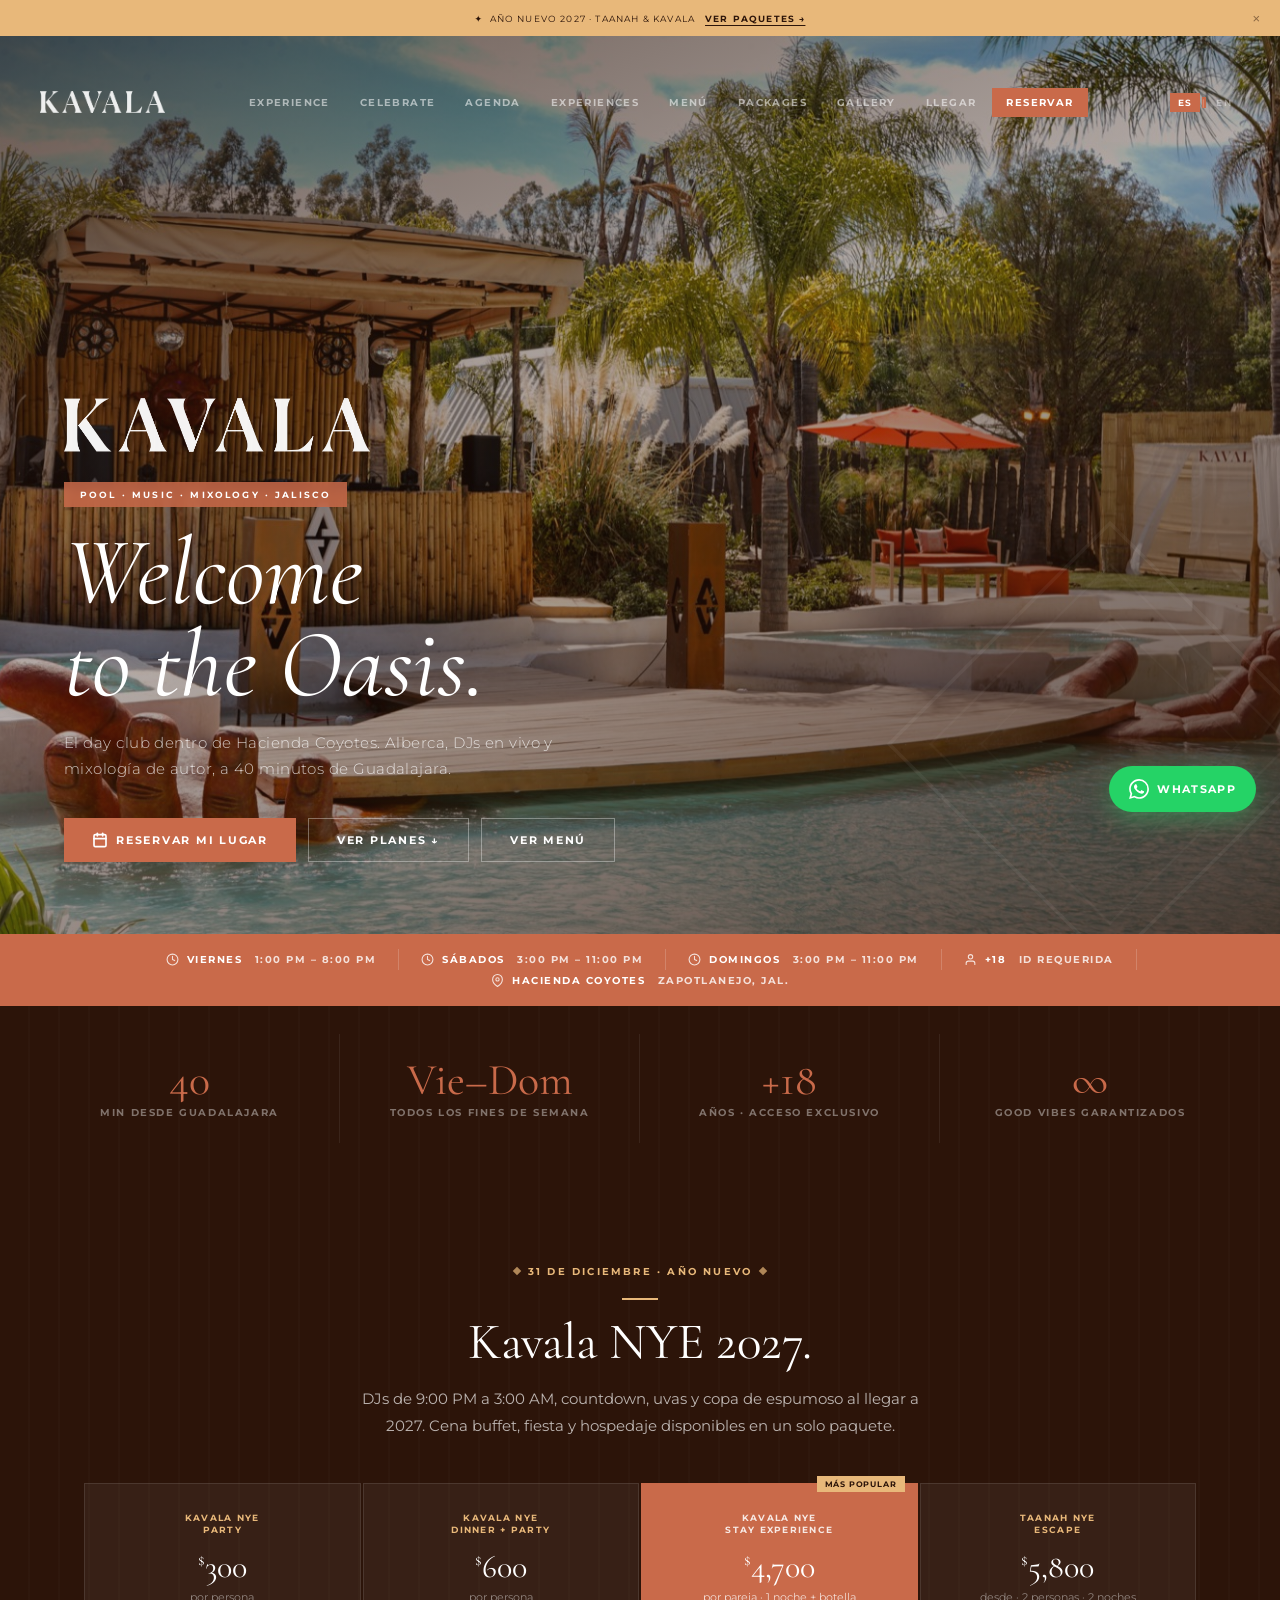
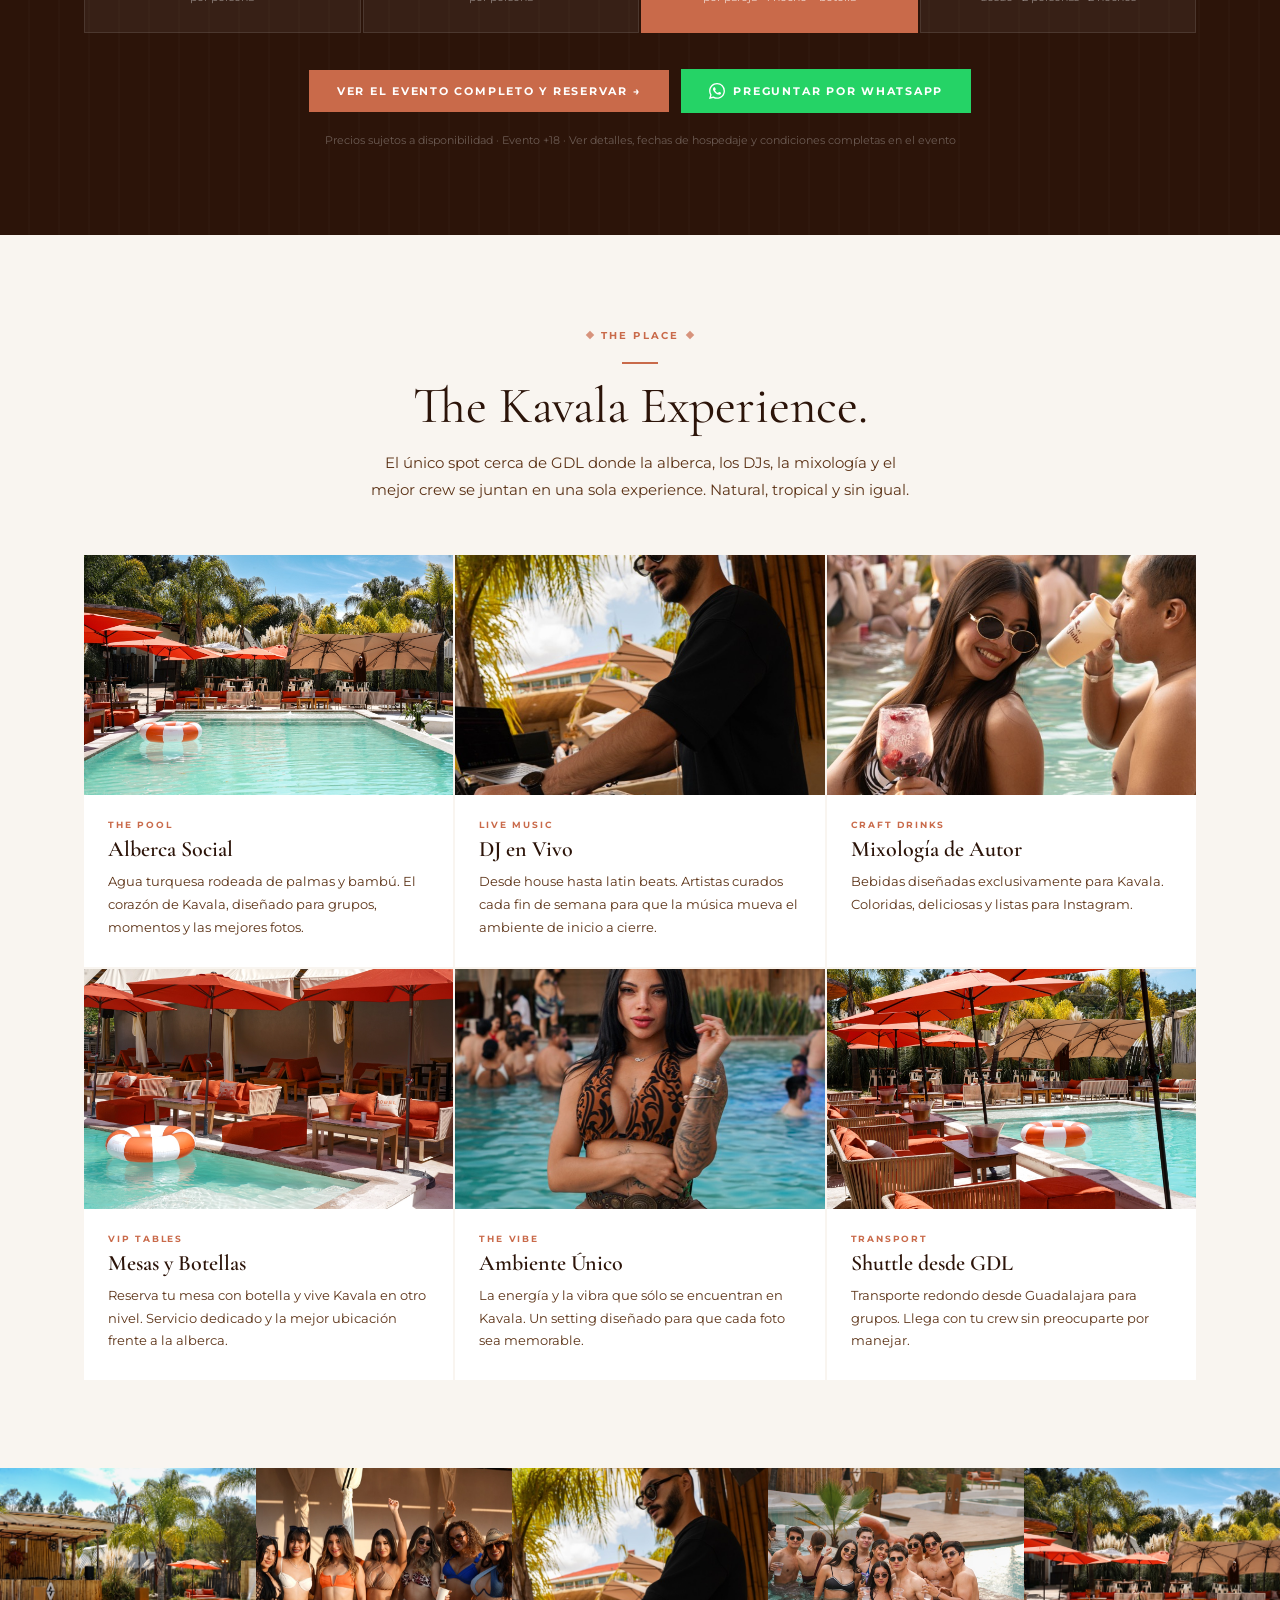
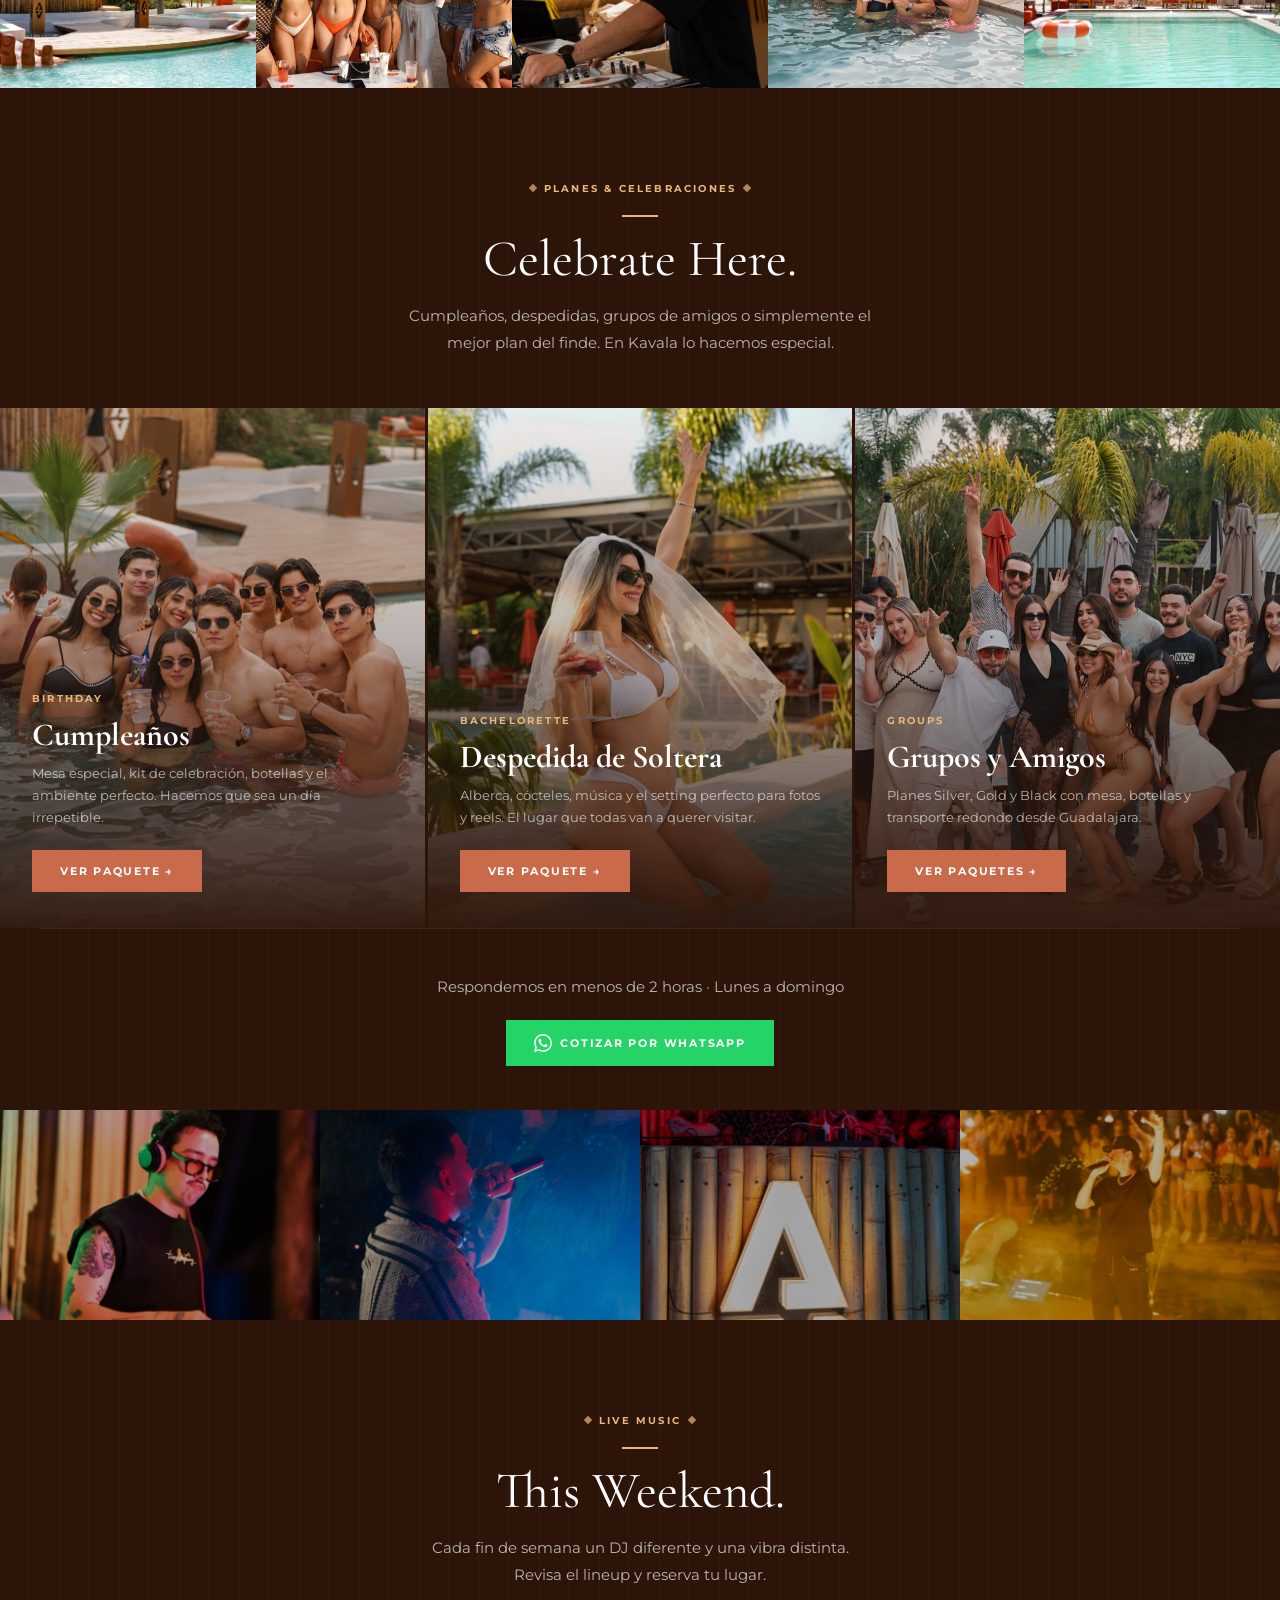
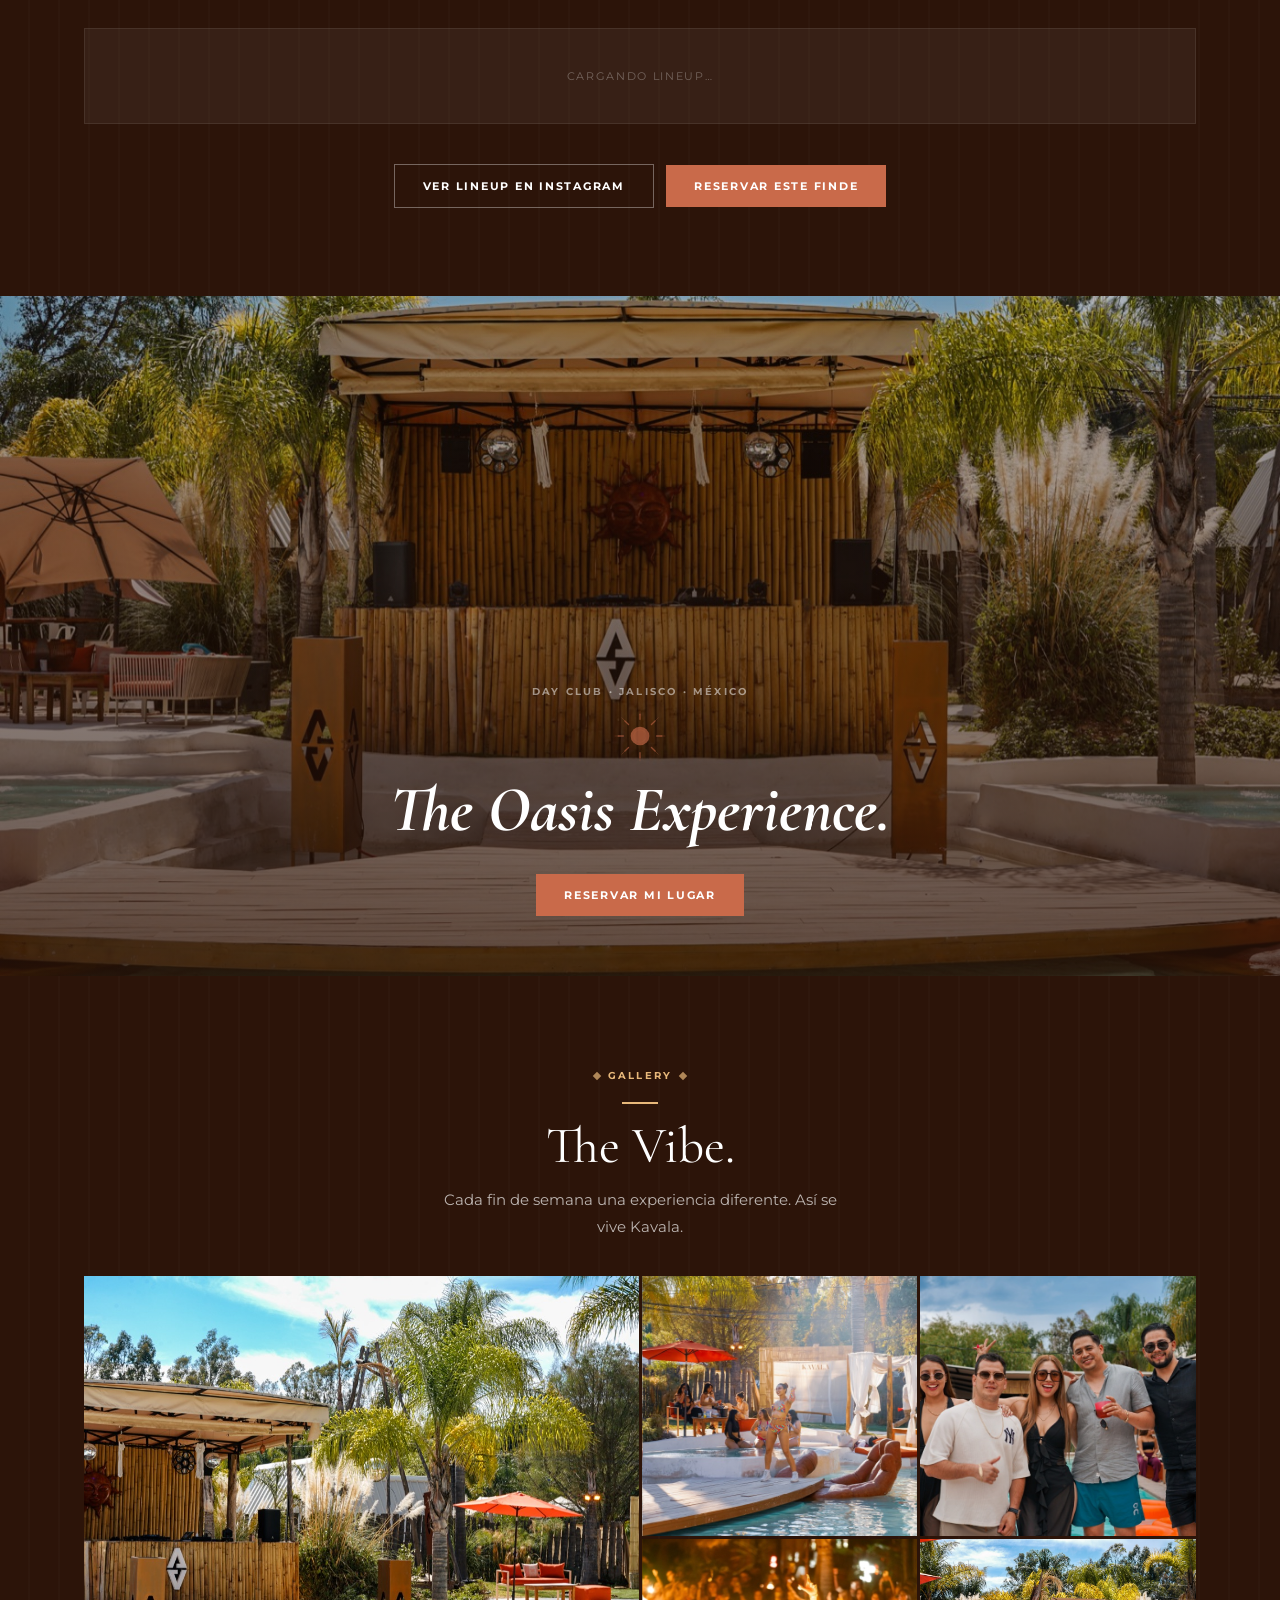
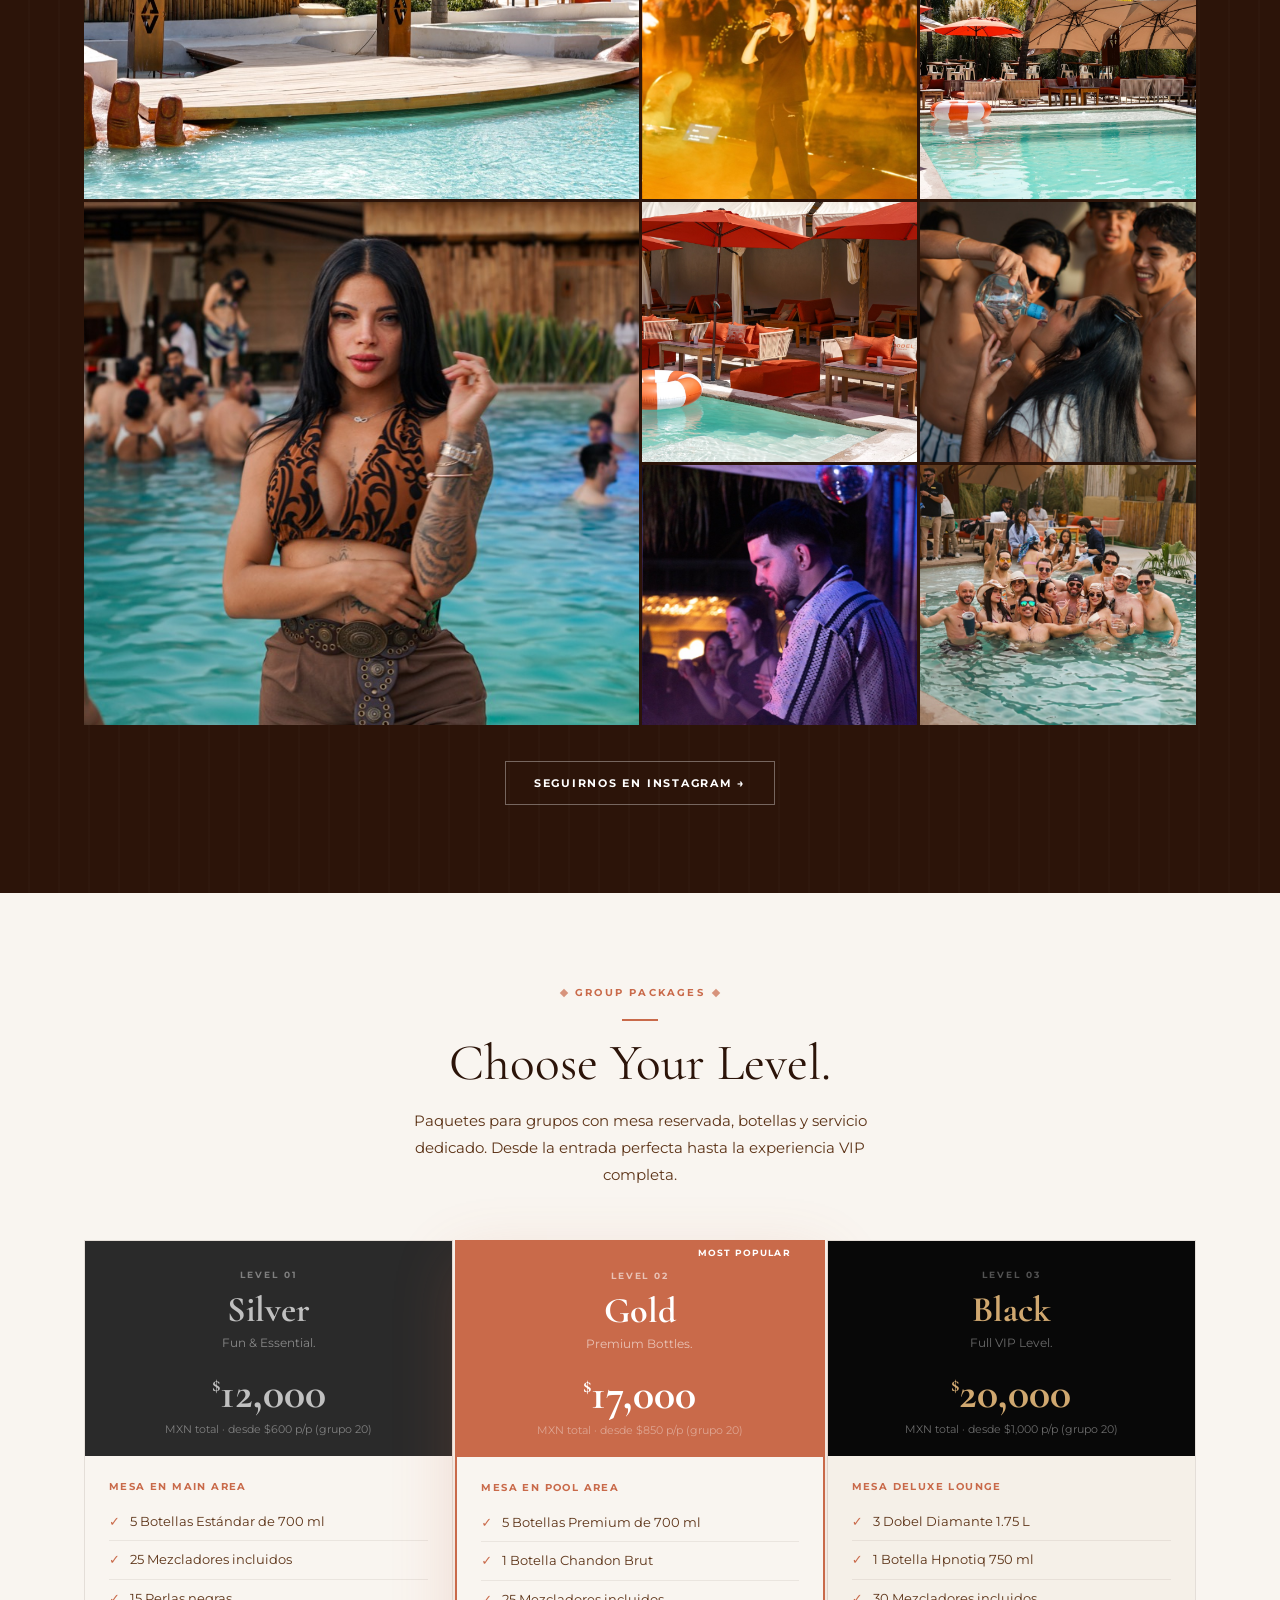
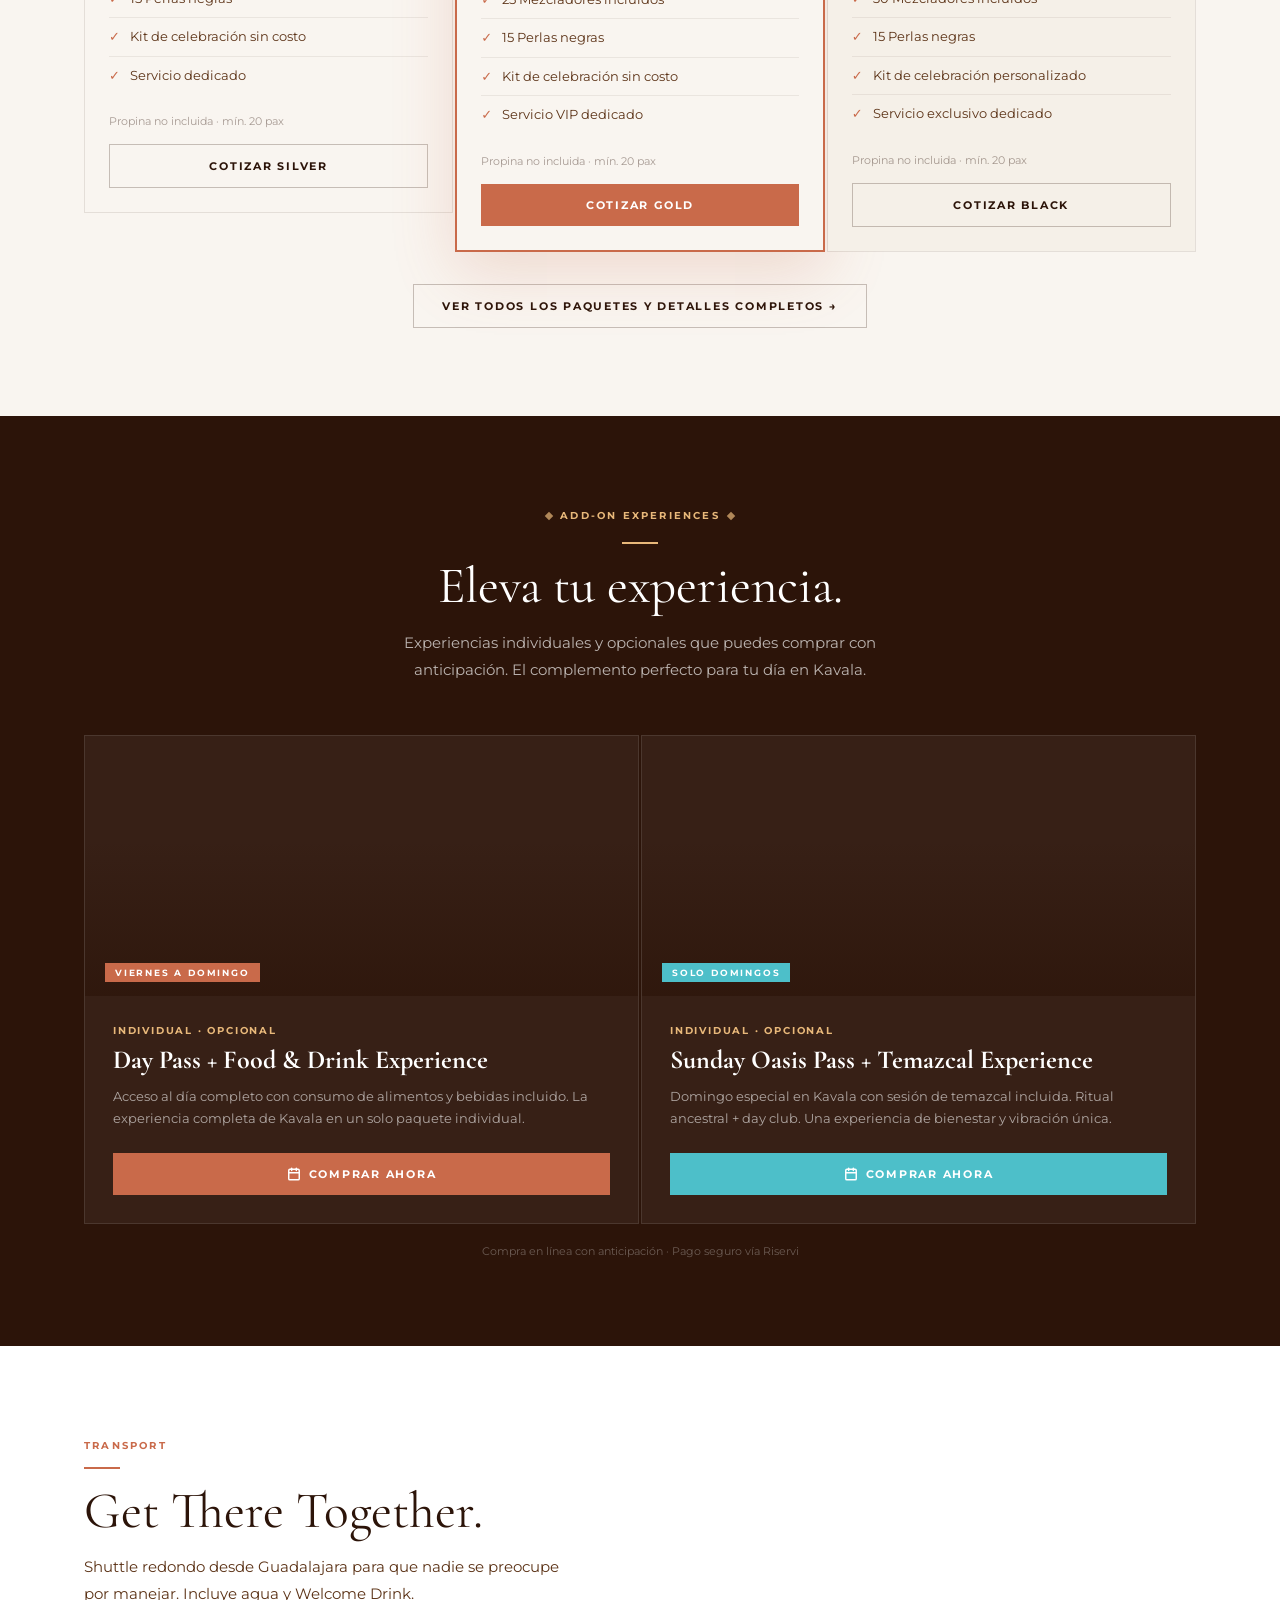
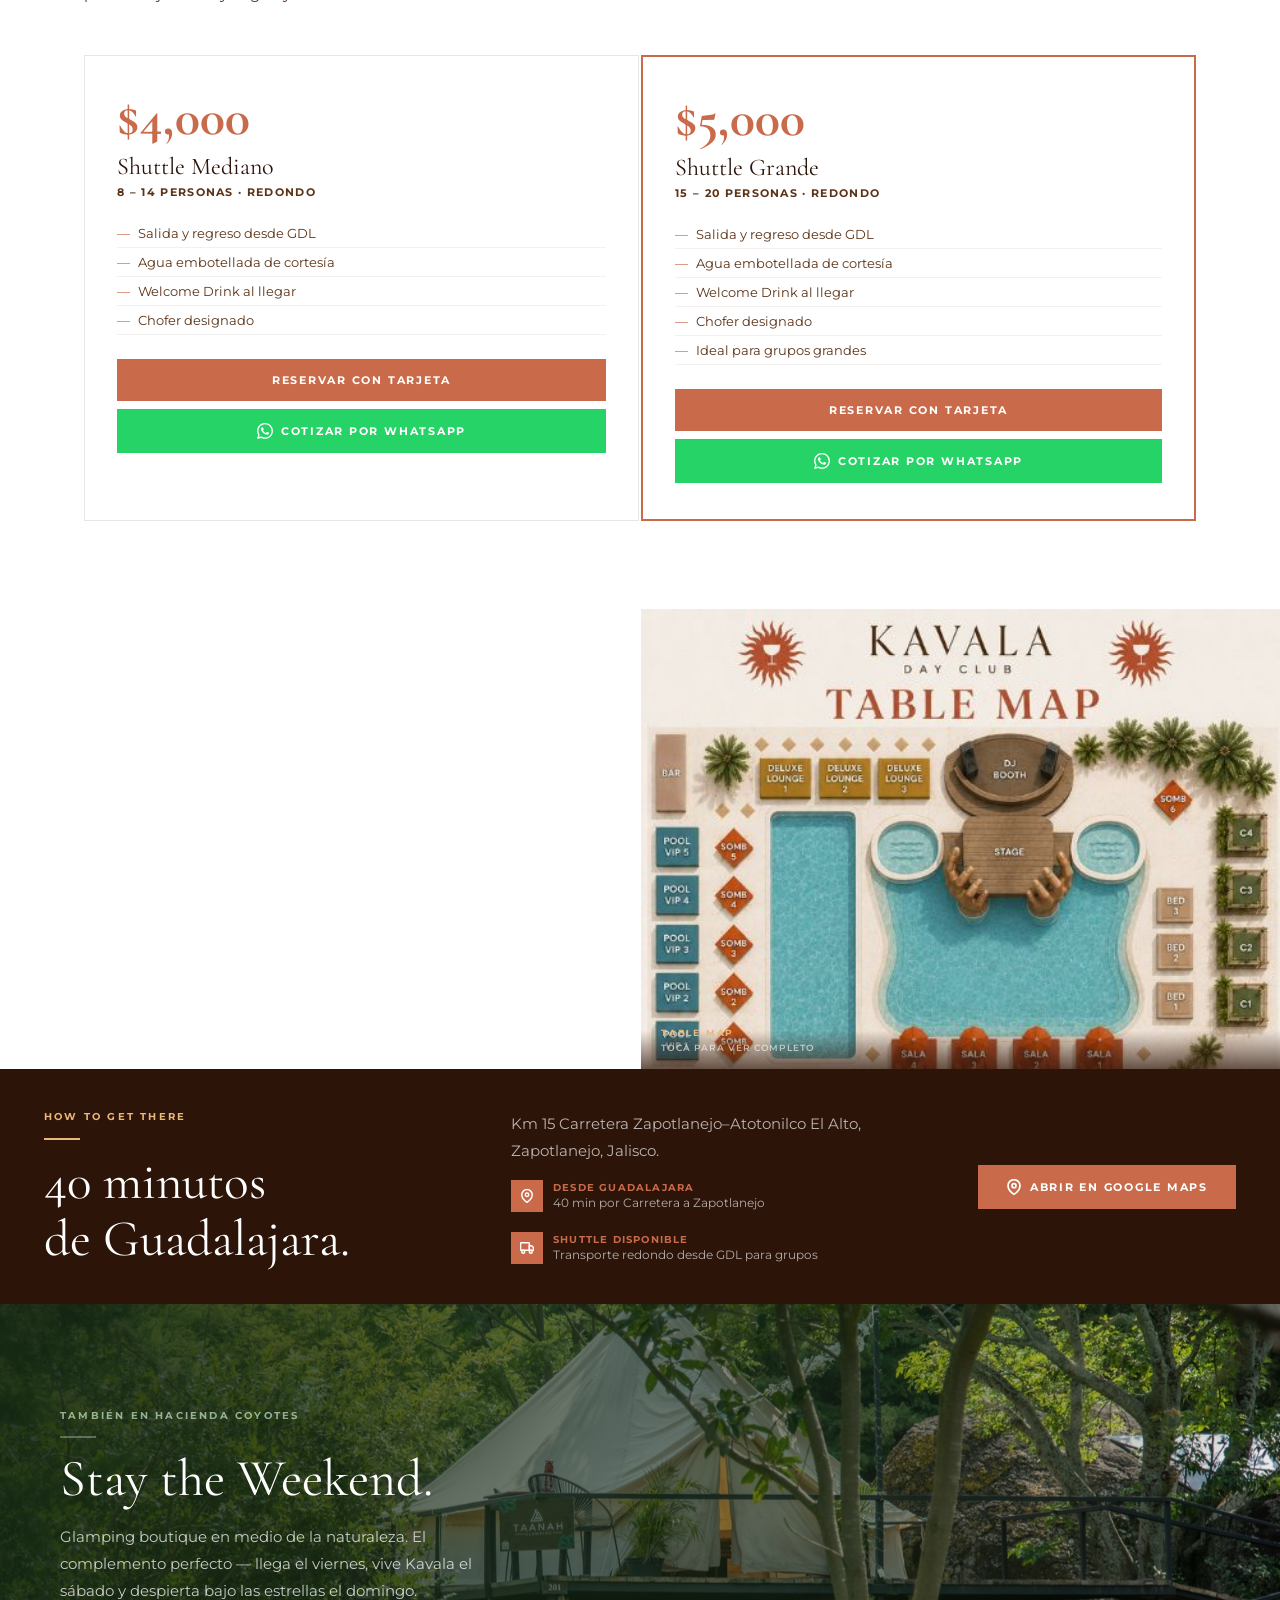
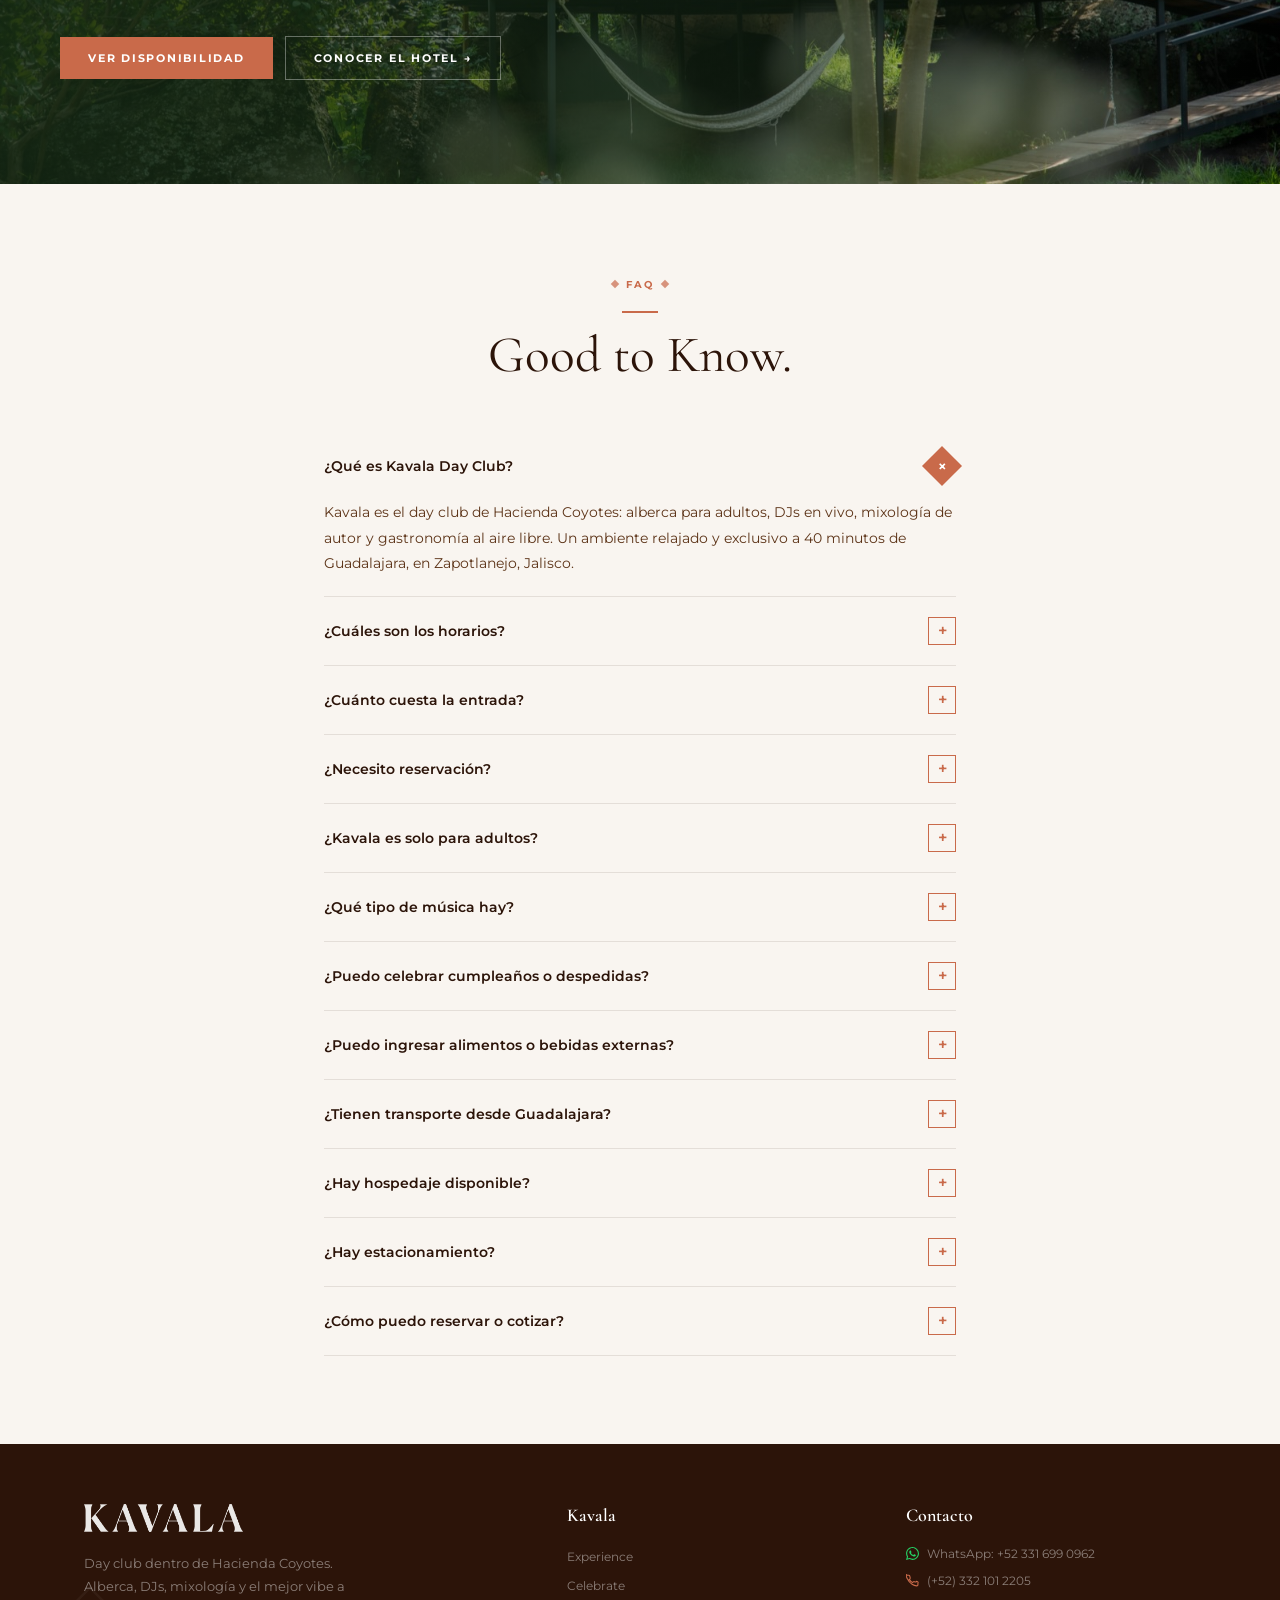
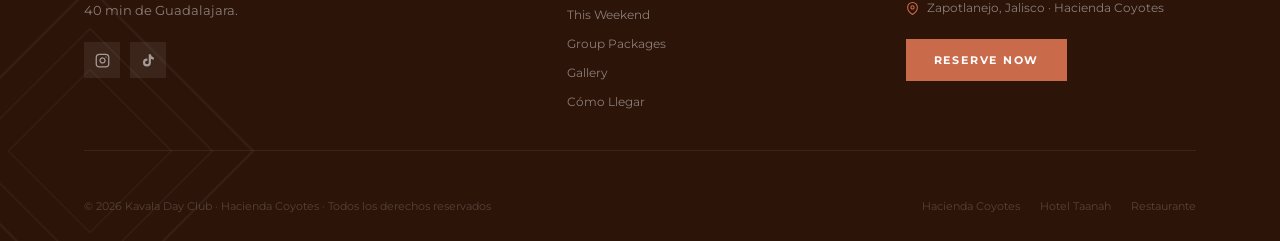
==== commit 5756376f: "feat: announcement bar NYE2027 — todas las páginas Barra de anuncio fija (z-index 1000, 36px, fondo " ====
--- a/index.html
+++ b/index.html
@@ -321,11 +321,38 @@
 .kv-dj-strip-item{background-size:cover;background-position:center;filter:brightness(.7);}
 .kv-stay-bg{background-size:cover;background-position:center 40%;}
 .kv-lb.open{display:flex;}
+
+/* NYE 2027 promo */
+.kv-nye-grid{display:grid;grid-template-columns:repeat(4,1fr);gap:2px;margin-bottom:36px;}
+@media(max-width:768px){.kv-nye-grid{grid-template-columns:repeat(2,1fr);}}
+.kv-nye-pill{background:rgba(255,255,255,.05);border:1px solid rgba(255,255,255,.1);padding:28px 20px;text-align:center;position:relative;}
+.kv-nye-pill--featured{background:var(--terra);border-color:var(--terra);}
+.kv-nye-pill__label{font-size:9px;font-weight:700;letter-spacing:.14em;text-transform:uppercase;color:var(--gold);margin-bottom:10px;line-height:1.4;}
+.kv-nye-pill--featured .kv-nye-pill__label{color:rgba(255,255,255,.85);}
+.kv-nye-pill__price{font-family:var(--ff-s);font-size:32px;color:var(--white);}
+.kv-nye-pill__price sup{font-size:16px;vertical-align:super;}
+.kv-nye-pill__note{font-size:11px;color:rgba(255,255,255,.45);margin-top:4px;}
+.kv-nye-pill--featured .kv-nye-pill__note{color:rgba(255,255,255,.75);}
+.kv-nye-badge{position:absolute;top:0;right:12px;transform:translateY(-50%);background:var(--gold);color:var(--dark);font-size:8px;font-weight:700;letter-spacing:.1em;text-transform:uppercase;padding:3px 8px;white-space:nowrap;}
+
+/* ── Promo bar NYE2027 ── */
+.kv-promo-bar{position:fixed;top:0;left:0;right:0;z-index:1000;height:36px;background:var(--gold);display:flex;align-items:center;justify-content:center;gap:10px;padding:0 44px;font-family:var(--ff-n);font-size:9px;letter-spacing:.13em;text-transform:uppercase;color:var(--dark);}
+.kv-promo-bar[hidden]{display:none;}
+.kv-promo-bar a{color:var(--dark);font-weight:700;text-decoration:underline;text-underline-offset:3px;}
+.kv-promo-bar .pb-close{position:absolute;right:12px;top:50%;transform:translateY(-50%);background:none;border:none;cursor:pointer;padding:6px 8px;color:var(--dark);opacity:.5;font-size:13px;line-height:1;}
+@media(max-width:640px){.kv-promo-bar{font-size:8px;gap:6px;padding:0 36px;}}
 </style>
 </head>
 <body>
 <!-- Google Tag Manager (noscript) -->
 <noscript><iframe src="https://www.googletagmanager.com/ns.html?id=GTM-TNWW7LJD" height="0" width="0" style="display:none;visibility:hidden"></iframe></noscript>
+
+<!-- PROMO BAR NYE2027 -->
+<div class="kv-promo-bar" id="promo-bar" hidden>
+  <span>&#10022;&nbsp; A&ntilde;o Nuevo 2027 &middot; Taanah &amp; Kavala</span>
+  <a href="https://taanahglamping.com/NYE2027" target="_blank" rel="noopener">Ver paquetes &rarr;</a>
+  <button class="pb-close" type="button" aria-label="Cerrar anuncio">&times;</button>
+</div>
 
 <!-- TOP BAR -->
 <div style="background:#1a0a04;padding:7px 40px;display:flex;justify-content:space-between;align-items:center;flex-wrap:wrap;gap:8px;border-bottom:1px solid rgba(255,255,255,.07);">
@@ -404,6 +431,55 @@
   <div class="kv-stat kv-fade kv-fade--d2"><div class="kv-stat__num">+18</div><div class="kv-stat__label">años · acceso exclusivo</div></div>
   <div class="kv-stat kv-fade kv-fade--d3"><div class="kv-stat__num">∞</div><div class="kv-stat__label">good vibes garantizados</div></div>
 </div>
+
+<!-- NYE 2027 -->
+<section class="kv-section kv-bg-dark kv-bamboo-bg" id="nye2027">
+  <div class="kv-wrap kv-tc" style="margin-bottom:44px;">
+    <div class="kv-label-wrap" style="justify-content:center;margin-bottom:6px;">
+      <span class="kv-label-diamond" style="background:var(--gold);"></span>
+      <span class="kv-label kv-label--gold">31 de Diciembre · Año Nuevo</span>
+      <span class="kv-label-diamond" style="background:var(--gold);"></span>
+    </div>
+    <div class="kv-line kv-line--c" style="background:var(--gold);"></div>
+    <h2 class="kv-h2 kv-h2--light kv-fade">Kavala NYE 2027.</h2>
+    <p class="kv-body kv-body--light kv-fade" style="max-width:560px;margin:14px auto 0;">DJs de 9:00 PM a 3:00 AM, countdown, uvas y copa de espumoso al llegar a 2027. Cena buffet, fiesta y hospedaje disponibles en un solo paquete.</p>
+  </div>
+  <div class="kv-wrap">
+    <div class="kv-nye-grid">
+      <div class="kv-nye-pill kv-fade">
+        <div class="kv-nye-pill__label">Kavala NYE<br>Party</div>
+        <div class="kv-nye-pill__price"><sup>$</sup>300</div>
+        <div class="kv-nye-pill__note">por persona</div>
+      </div>
+      <div class="kv-nye-pill kv-fade kv-fade--d1">
+        <div class="kv-nye-pill__label">Kavala NYE<br>Dinner + Party</div>
+        <div class="kv-nye-pill__price"><sup>$</sup>600</div>
+        <div class="kv-nye-pill__note">por persona</div>
+      </div>
+      <div class="kv-nye-pill kv-nye-pill--featured kv-fade kv-fade--d2">
+        <span class="kv-nye-badge">Más popular</span>
+        <div class="kv-nye-pill__label">Kavala NYE<br>Stay Experience</div>
+        <div class="kv-nye-pill__price"><sup>$</sup>4,700</div>
+        <div class="kv-nye-pill__note">por pareja · 1 noche + botella</div>
+      </div>
+      <div class="kv-nye-pill kv-fade kv-fade--d3">
+        <div class="kv-nye-pill__label">Taanah NYE<br>Escape</div>
+        <div class="kv-nye-pill__price"><sup>$</sup>5,800</div>
+        <div class="kv-nye-pill__note">desde · 2 personas · 2 noches</div>
+      </div>
+    </div>
+    <div class="kv-tc kv-fade">
+      <div class="kv-btn-group kv-btn-group--c">
+        <a class="kv-btn kv-btn--terra" href="https://taanahglamping.com/NYE2027" target="_blank" rel="noopener">Ver el evento completo y reservar →</a>
+        <a class="kv-btn kv-btn--wa" href="https://wa.me/523316990962?text=Hola,+quiero+informaci%C3%B3n+de+A%C3%B1o+Nuevo+2027+en+Kavala" target="_blank" rel="noopener">
+          <svg width="16" height="16" viewBox="0 0 24 24" fill="currentColor"><path d="M17.472 14.382c-.297-.149-1.758-.867-2.03-.967-.273-.099-.471-.148-.67.15-.197.297-.767.966-.94 1.164-.173.199-.347.223-.644.075-.297-.15-1.255-.463-2.39-1.475-.883-.788-1.48-1.761-1.653-2.059-.173-.297-.018-.458.13-.606.134-.133.298-.347.446-.52.149-.174.198-.298.298-.497.099-.198.05-.371-.025-.52-.075-.149-.669-1.612-.916-2.207-.242-.579-.487-.5-.669-.51-.173-.008-.371-.01-.57-.01-.198 0-.52.074-.792.372-.272.297-1.04 1.016-1.04 2.479 0 1.462 1.065 2.875 1.213 3.074.149.198 2.096 3.2 5.077 4.487.709.306 1.262.489 1.694.625.712.227 1.36.195 1.871.118.571-.085 1.758-.719 2.006-1.413.248-.694.248-1.289.173-1.413-.074-.124-.272-.198-.57-.347m-5.421 7.403h-.004a9.87 9.87 0 01-5.031-1.378l-.361-.214-3.741.982.998-3.648-.235-.374a9.86 9.86 0 01-1.51-5.26c.001-5.45 4.436-9.884 9.888-9.884 2.64 0 5.122 1.03 6.988 2.898a9.825 9.825 0 012.893 6.994c-.003 5.45-4.437 9.884-9.885 9.884m8.413-18.297A11.815 11.815 0 0012.05 0C5.495 0 .16 5.335.157 11.892c0 2.096.547 4.142 1.588 5.945L.057 24l6.305-1.654a11.882 11.882 0 005.683 1.448h.005c6.554 0 11.890-5.335 11.893-11.893a11.821 11.821 0 00-3.48-8.413z"/></svg>
+          Preguntar por WhatsApp
+        </a>
+      </div>
+      <p style="font-size:11px;color:rgba(255,255,255,.3);margin-top:20px;">Precios sujetos a disponibilidad · Evento +18 · Ver detalles, fechas de hospedaje y condiciones completas en el evento</p>
+    </div>
+  </div>
+</section>
 
 <!-- THE KAVALA EXPERIENCE -->
 <section class="kv-section kv-bg-cream" id="experiencia">
@@ -1176,7 +1252,7 @@
     nav.style.top = '0';
   } else {
     nav.classList.remove('kv-nav--scrolled');
-    nav.style.top = '33px';
+    nav.style.top=(document.body.classList.contains('promo-active')?69:33)+'px';
   }
 });
 
@@ -1216,6 +1292,27 @@
   mOpen = !mOpen;
   Object.assign(navLinks.style, mOpen ? {display:'flex',flexDirection:'column',position:'fixed',top:'68px',left:'0',right:'0',background:'var(--dark)',padding:'20px',zIndex:'899'} : {display:'none'});
 });
+
+/* ---- Promo bar NYE2027 ---- */
+(function(){
+  var PKEY='taanah_promo_nye2027';
+  var EXPIRY=new Date('2027-01-01T06:00:00-06:00').getTime();
+  var bar=document.getElementById('promo-bar');
+  if(!bar)return;
+  if(Date.now()>EXPIRY)return;
+  try{if(localStorage.getItem(PKEY)==='1')return;}catch(e){}
+  bar.removeAttribute('hidden');
+  document.body.classList.add('promo-active');
+  var nav=document.querySelector('[id$="Nav"]')||document.querySelector('.kv-nav,.g-nav,.m-nav');
+  if(nav&&window.scrollY<=60)nav.style.top='69px';
+  var btn=bar.querySelector('.pb-close');
+  if(btn)btn.addEventListener('click',function(){
+    bar.setAttribute('hidden','');
+    document.body.classList.remove('promo-active');
+    if(nav&&window.scrollY<=60)nav.style.top='33px';
+    try{localStorage.setItem(PKEY,'1');}catch(e){}
+  });
+})();
 </script>
 </body>
 </html>
